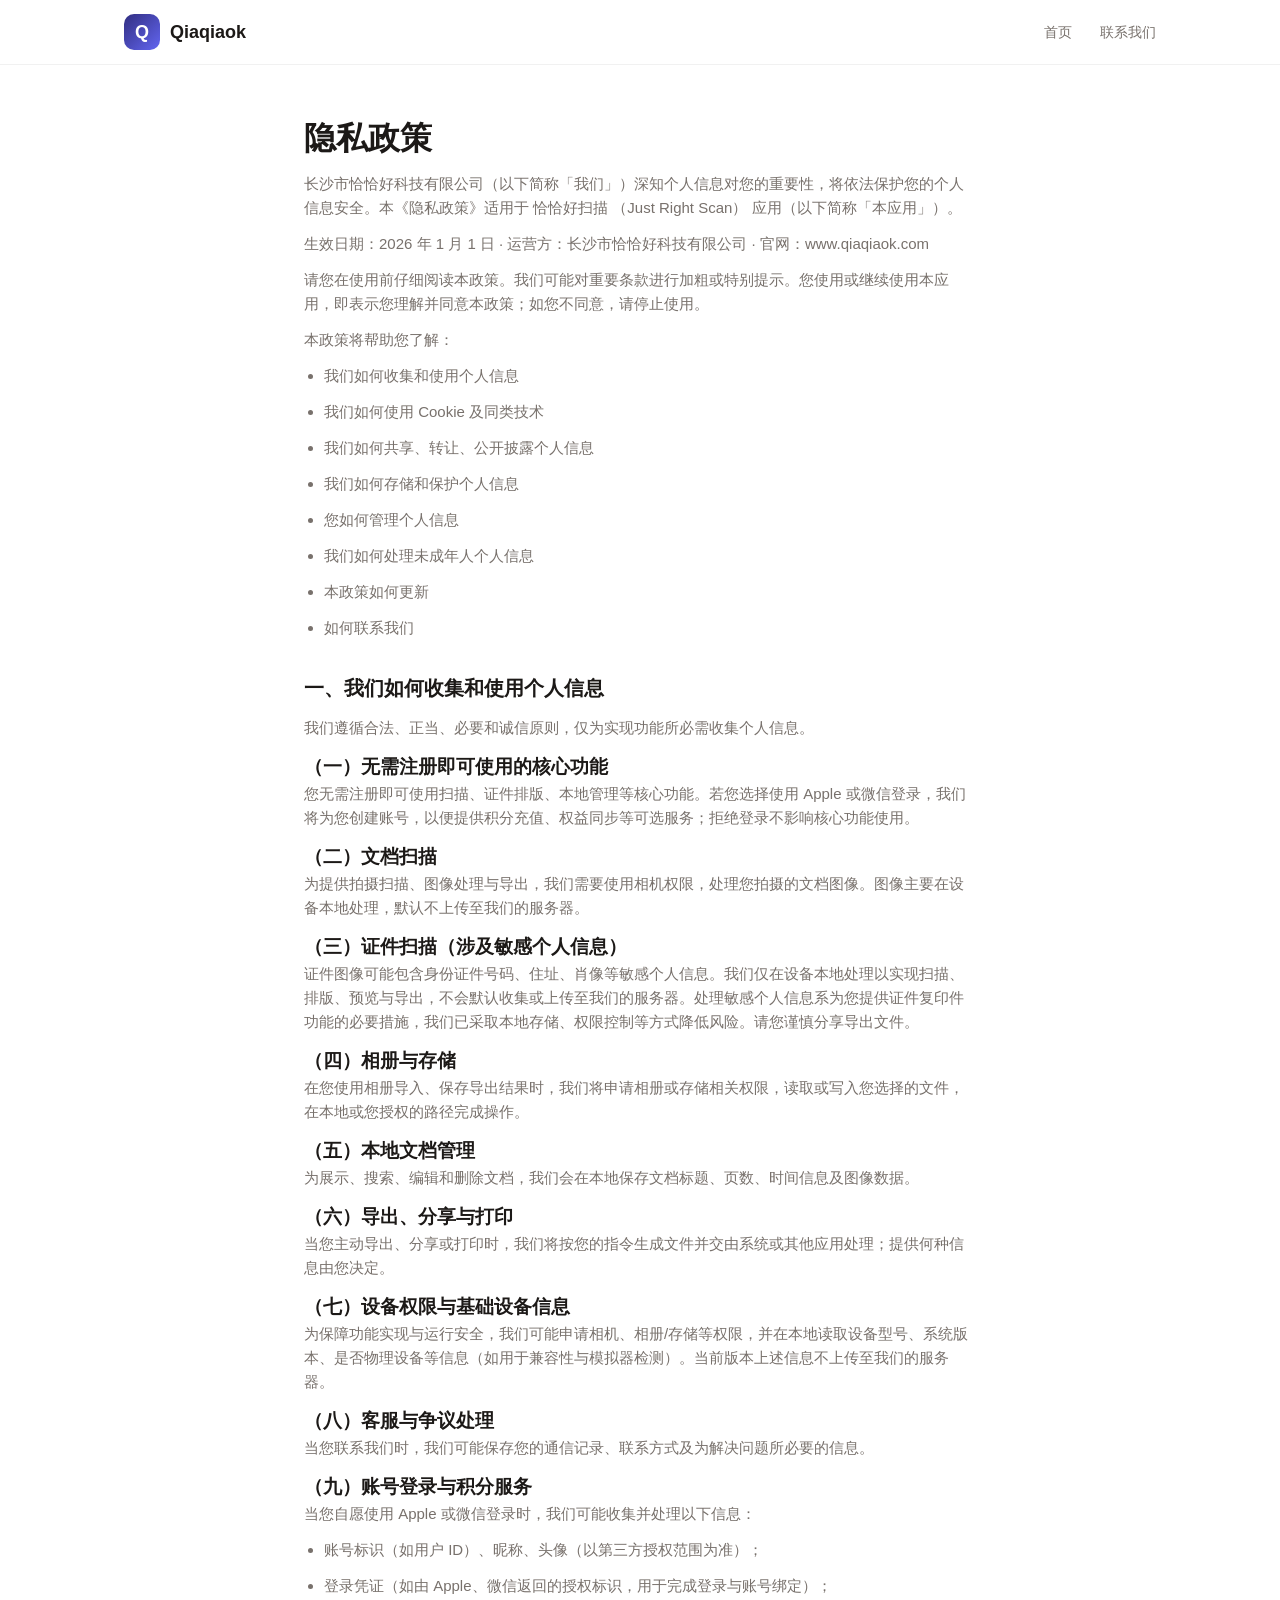
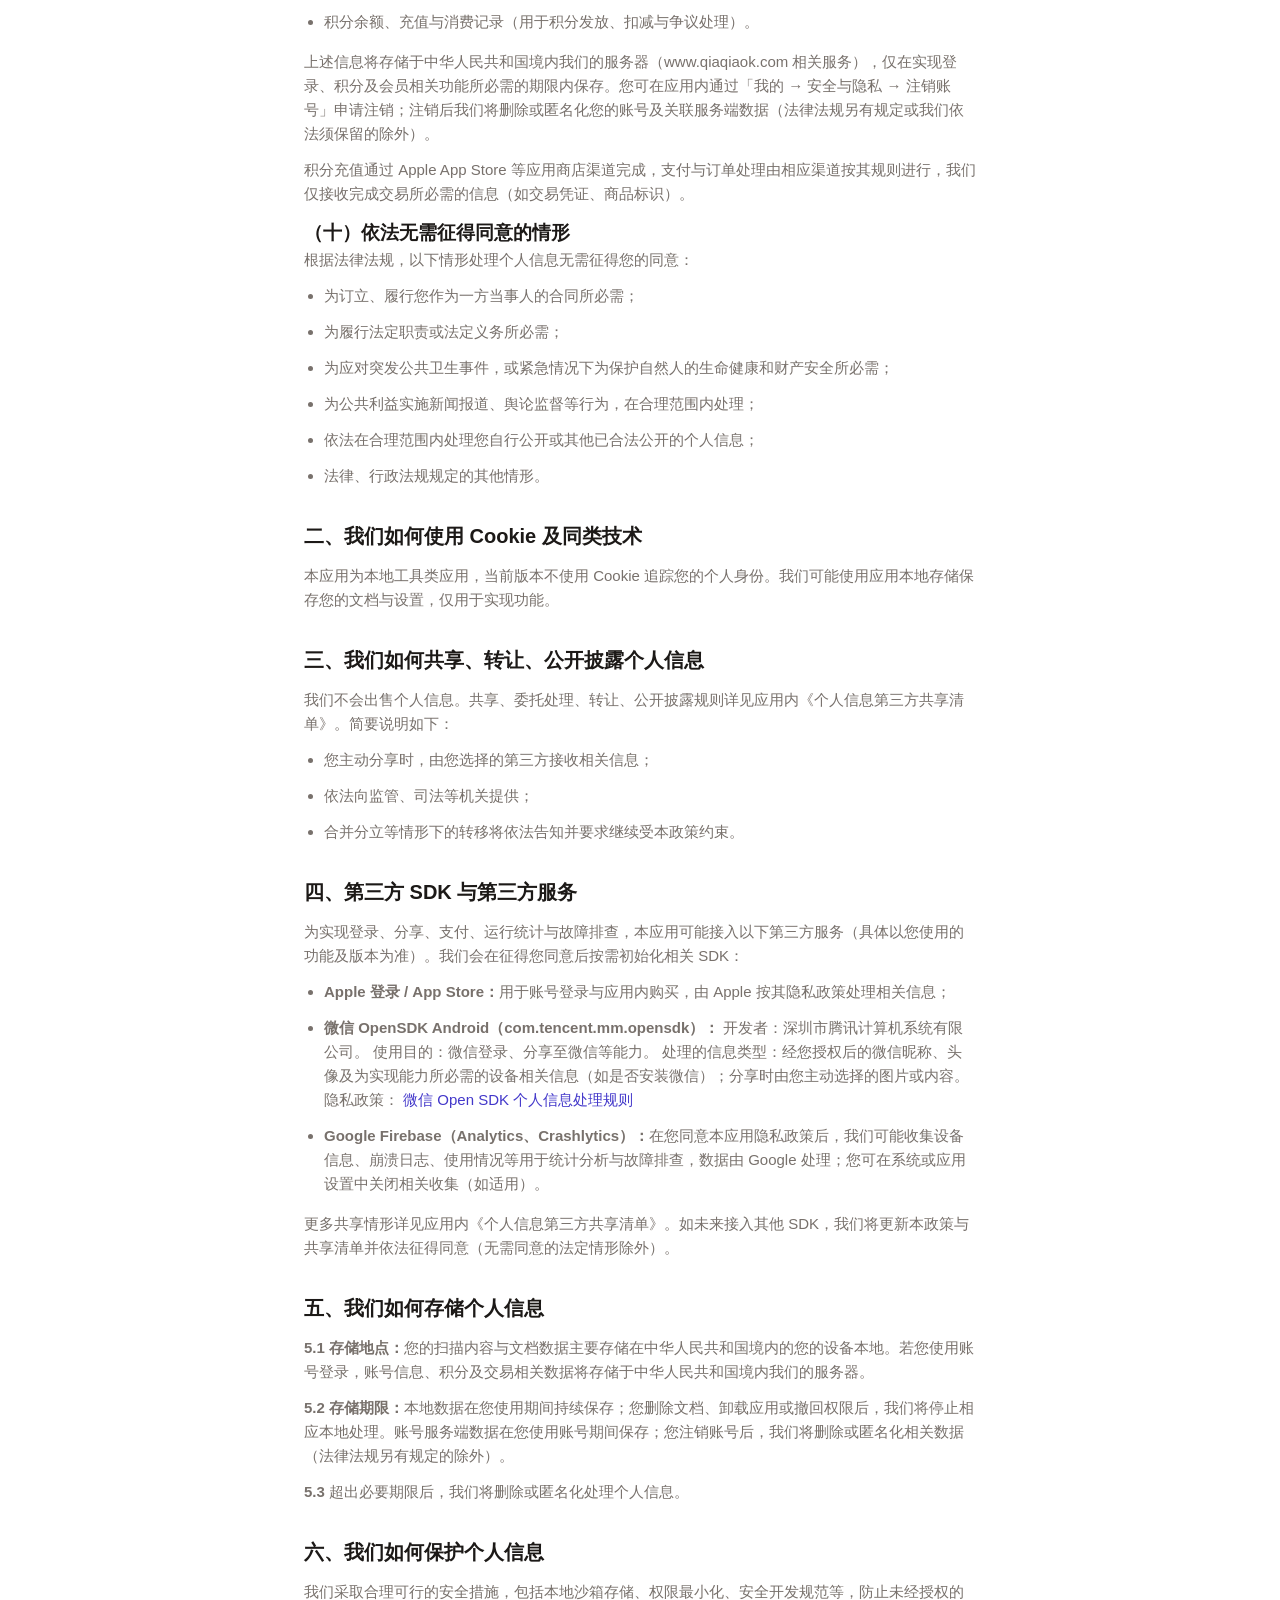
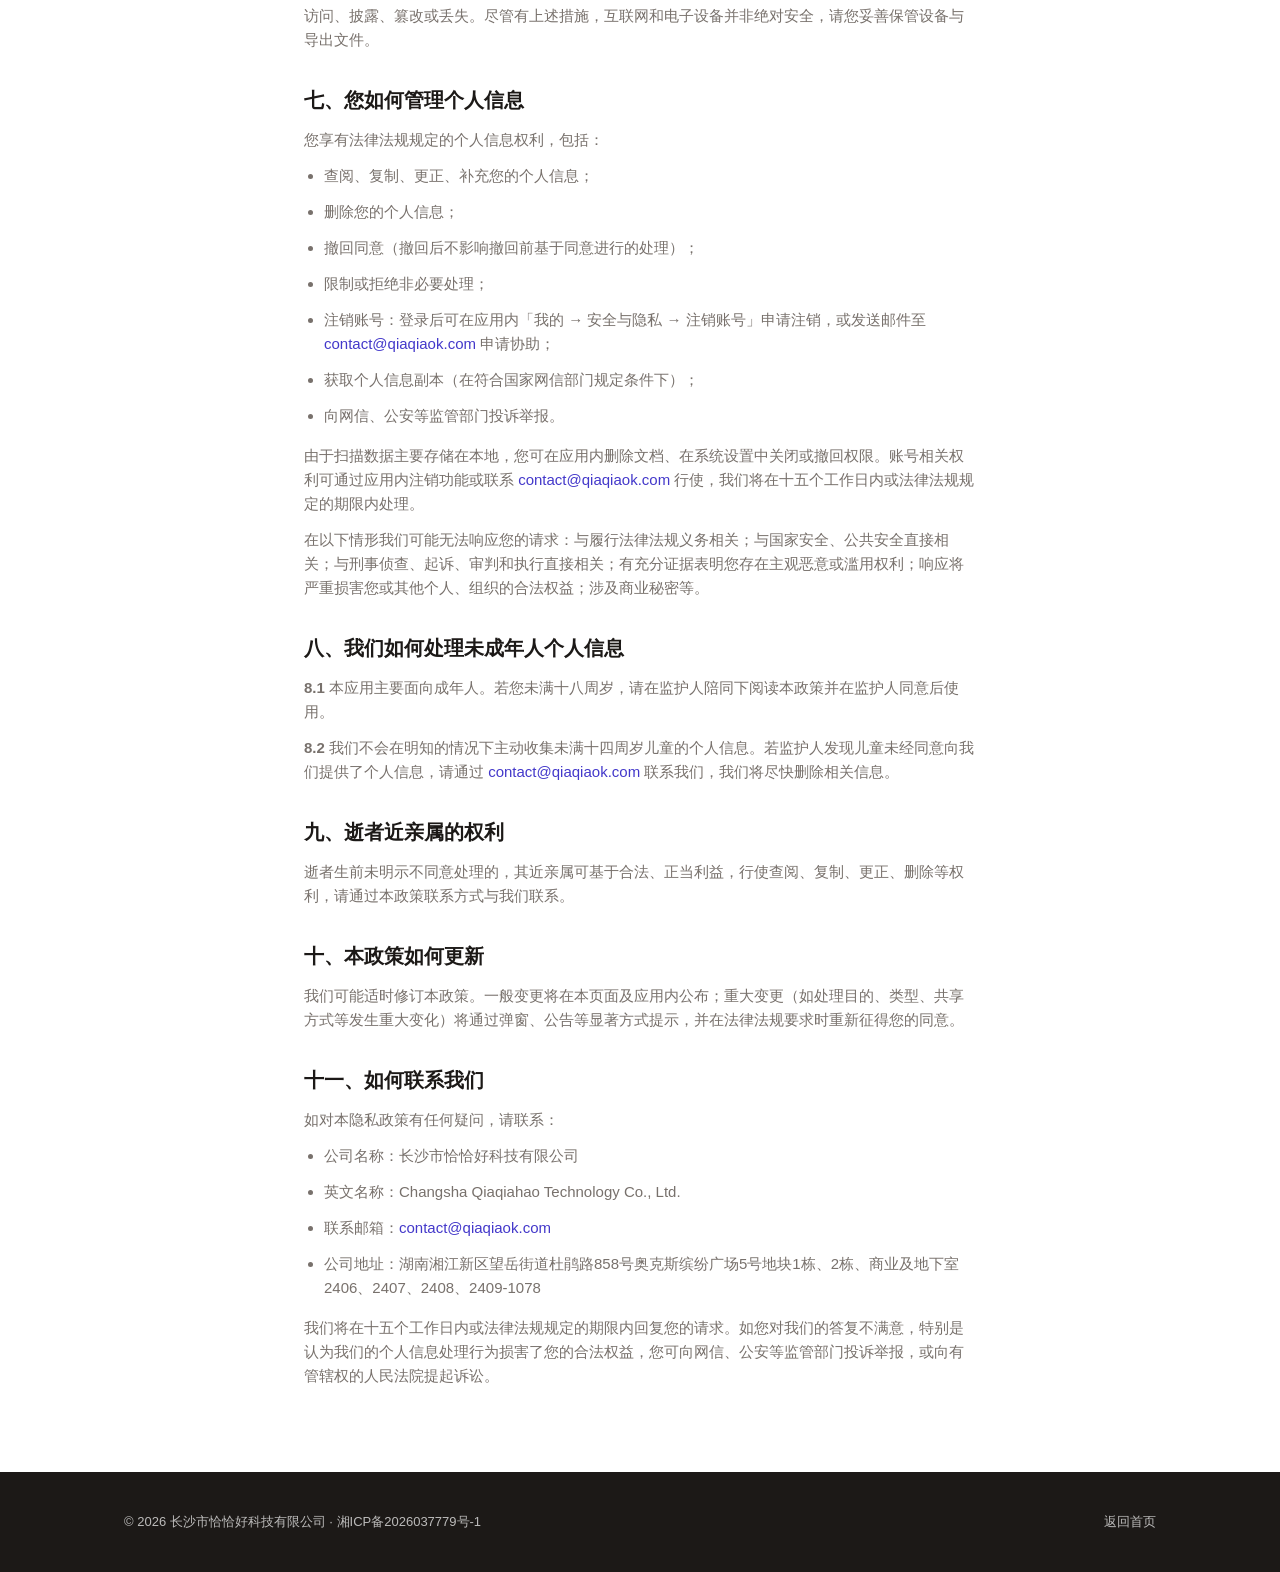
==== privacy.html @ 40249657 "deploy: 2026-09-21 11:36" ====
<!DOCTYPE html>
<html lang="zh-CN">
<head>
  <meta charset="UTF-8">
  <meta name="viewport" content="width=device-width, initial-scale=1.0">
  <meta name="description" content="恰恰好扫描 隐私政策 - 长沙市恰恰好科技有限公司">
  <title>隐私政策 - 恰恰好扫描</title>
  <link rel="stylesheet" href="css/style.css">
</head>
<body>
  <header class="site-header">
    <div class="container">
      <a href="index.html" class="logo">
        <span class="logo-icon">Q</span>
        <span>Qiaqiaok</span>
      </a>
      <nav>
        <ul class="nav-links">
          <li><a href="index.html">首页</a></li>
          <li><a href="index.html#contact">联系我们</a></li>
        </ul>
      </nav>
    </div>
  </header>

  <main class="legal-page">
    <div class="container" style="max-width:720px">
      <h1>隐私政策</h1>
      <p>长沙市恰恰好科技有限公司（以下简称「我们」）深知个人信息对您的重要性，将依法保护您的个人信息安全。本《隐私政策》适用于 恰恰好扫描 （Just Right Scan） 应用（以下简称「本应用」）。</p>

      <p class="legal-meta">生效日期：2026 年 1 月 1 日 · 运营方：长沙市恰恰好科技有限公司 · 官网：www.qiaqiaok.com</p>

      <p>请您在使用前仔细阅读本政策。我们可能对重要条款进行加粗或特别提示。您使用或继续使用本应用，即表示您理解并同意本政策；如您不同意，请停止使用。</p>

      <p>本政策将帮助您了解：</p>
      <ul>
        <li>我们如何收集和使用个人信息</li>
        <li>我们如何使用 Cookie 及同类技术</li>
        <li>我们如何共享、转让、公开披露个人信息</li>
        <li>我们如何存储和保护个人信息</li>
        <li>您如何管理个人信息</li>
        <li>我们如何处理未成年人个人信息</li>
        <li>本政策如何更新</li>
        <li>如何联系我们</li>
      </ul>

      <h2>一、我们如何收集和使用个人信息</h2>
      <p>我们遵循合法、正当、必要和诚信原则，仅为实现功能所必需收集个人信息。</p>

      <h3>（一）无需注册即可使用的核心功能</h3>
      <p>您无需注册即可使用扫描、证件排版、本地管理等核心功能。若您选择使用 Apple 或微信登录，我们将为您创建账号，以便提供积分充值、权益同步等可选服务；拒绝登录不影响核心功能使用。</p>

      <h3>（二）文档扫描</h3>
      <p>为提供拍摄扫描、图像处理与导出，我们需要使用相机权限，处理您拍摄的文档图像。图像主要在设备本地处理，默认不上传至我们的服务器。</p>

      <h3>（三）证件扫描（涉及敏感个人信息）</h3>
      <p>证件图像可能包含身份证件号码、住址、肖像等敏感个人信息。我们仅在设备本地处理以实现扫描、排版、预览与导出，不会默认收集或上传至我们的服务器。处理敏感个人信息系为您提供证件复印件功能的必要措施，我们已采取本地存储、权限控制等方式降低风险。请您谨慎分享导出文件。</p>

      <h3>（四）相册与存储</h3>
      <p>在您使用相册导入、保存导出结果时，我们将申请相册或存储相关权限，读取或写入您选择的文件，在本地或您授权的路径完成操作。</p>

      <h3>（五）本地文档管理</h3>
      <p>为展示、搜索、编辑和删除文档，我们会在本地保存文档标题、页数、时间信息及图像数据。</p>

      <h3>（六）导出、分享与打印</h3>
      <p>当您主动导出、分享或打印时，我们将按您的指令生成文件并交由系统或其他应用处理；提供何种信息由您决定。</p>

      <h3>（七）设备权限与基础设备信息</h3>
      <p>为保障功能实现与运行安全，我们可能申请相机、相册/存储等权限，并在本地读取设备型号、系统版本、是否物理设备等信息（如用于兼容性与模拟器检测）。当前版本上述信息不上传至我们的服务器。</p>

      <h3>（八）客服与争议处理</h3>
      <p>当您联系我们时，我们可能保存您的通信记录、联系方式及为解决问题所必要的信息。</p>

      <h3>（九）账号登录与积分服务</h3>
      <p>当您自愿使用 Apple 或微信登录时，我们可能收集并处理以下信息：</p>
      <ul>
        <li>账号标识（如用户 ID）、昵称、头像（以第三方授权范围为准）；</li>
        <li>登录凭证（如由 Apple、微信返回的授权标识，用于完成登录与账号绑定）；</li>
        <li>积分余额、充值与消费记录（用于积分发放、扣减与争议处理）。</li>
      </ul>
      <p>上述信息将存储于中华人民共和国境内我们的服务器（www.qiaqiaok.com 相关服务），仅在实现登录、积分及会员相关功能所必需的期限内保存。您可在应用内通过「我的 → 安全与隐私 → 注销账号」申请注销；注销后我们将删除或匿名化您的账号及关联服务端数据（法律法规另有规定或我们依法须保留的除外）。</p>
      <p>积分充值通过 Apple App Store 等应用商店渠道完成，支付与订单处理由相应渠道按其规则进行，我们仅接收完成交易所必需的信息（如交易凭证、商品标识）。</p>

      <h3>（十）依法无需征得同意的情形</h3>
      <p>根据法律法规，以下情形处理个人信息无需征得您的同意：</p>
      <ul>
        <li>为订立、履行您作为一方当事人的合同所必需；</li>
        <li>为履行法定职责或法定义务所必需；</li>
        <li>为应对突发公共卫生事件，或紧急情况下为保护自然人的生命健康和财产安全所必需；</li>
        <li>为公共利益实施新闻报道、舆论监督等行为，在合理范围内处理；</li>
        <li>依法在合理范围内处理您自行公开或其他已合法公开的个人信息；</li>
        <li>法律、行政法规规定的其他情形。</li>
      </ul>

      <h2>二、我们如何使用 Cookie 及同类技术</h2>
      <p>本应用为本地工具类应用，当前版本不使用 Cookie 追踪您的个人身份。我们可能使用应用本地存储保存您的文档与设置，仅用于实现功能。</p>

      <h2>三、我们如何共享、转让、公开披露个人信息</h2>
      <p>我们不会出售个人信息。共享、委托处理、转让、公开披露规则详见应用内《个人信息第三方共享清单》。简要说明如下：</p>
      <ul>
        <li>您主动分享时，由您选择的第三方接收相关信息；</li>
        <li>依法向监管、司法等机关提供；</li>
        <li>合并分立等情形下的转移将依法告知并要求继续受本政策约束。</li>
      </ul>

      <h2>四、第三方 SDK 与第三方服务</h2>
      <p>为实现登录、分享、支付、运行统计与故障排查，本应用可能接入以下第三方服务（具体以您使用的功能及版本为准）。我们会在征得您同意后按需初始化相关 SDK：</p>
      <ul>
        <li><strong>Apple 登录 / App Store：</strong>用于账号登录与应用内购买，由 Apple 按其隐私政策处理相关信息；</li>
        <li>
          <strong>微信 OpenSDK Android（com.tencent.mm.opensdk）：</strong>
          开发者：深圳市腾讯计算机系统有限公司。
          使用目的：微信登录、分享至微信等能力。
          处理的信息类型：经您授权后的微信昵称、头像及为实现能力所必需的设备相关信息（如是否安装微信）；分享时由您主动选择的图片或内容。
          隐私政策：
          <a href="https://support.weixin.qq.com/cgi-bin/mmsupportacctnodeweb-bin/pages/RYiYJkLOrQwu0nb8" target="_blank" rel="noopener">微信 Open SDK 个人信息处理规则</a>
        </li>
        <li><strong>Google Firebase（Analytics、Crashlytics）：</strong>在您同意本应用隐私政策后，我们可能收集设备信息、崩溃日志、使用情况等用于统计分析与故障排查，数据由 Google 处理；您可在系统或应用设置中关闭相关收集（如适用）。</li>
      </ul>
      <p>更多共享情形详见应用内《个人信息第三方共享清单》。如未来接入其他 SDK，我们将更新本政策与共享清单并依法征得同意（无需同意的法定情形除外）。</p>

      <h2>五、我们如何存储个人信息</h2>
      <p><strong>5.1 存储地点：</strong>您的扫描内容与文档数据主要存储在中华人民共和国境内的您的设备本地。若您使用账号登录，账号信息、积分及交易相关数据将存储于中华人民共和国境内我们的服务器。</p>
      <p><strong>5.2 存储期限：</strong>本地数据在您使用期间持续保存；您删除文档、卸载应用或撤回权限后，我们将停止相应本地处理。账号服务端数据在您使用账号期间保存；您注销账号后，我们将删除或匿名化相关数据（法律法规另有规定的除外）。</p>
      <p><strong>5.3</strong> 超出必要期限后，我们将删除或匿名化处理个人信息。</p>

      <h2>六、我们如何保护个人信息</h2>
      <p>我们采取合理可行的安全措施，包括本地沙箱存储、权限最小化、安全开发规范等，防止未经授权的访问、披露、篡改或丢失。尽管有上述措施，互联网和电子设备并非绝对安全，请您妥善保管设备与导出文件。</p>

      <h2>七、您如何管理个人信息</h2>
      <p>您享有法律法规规定的个人信息权利，包括：</p>
      <ul>
        <li>查阅、复制、更正、补充您的个人信息；</li>
        <li>删除您的个人信息；</li>
        <li>撤回同意（撤回后不影响撤回前基于同意进行的处理）；</li>
        <li>限制或拒绝非必要处理；</li>
        <li>注销账号：登录后可在应用内「我的 → 安全与隐私 → 注销账号」申请注销，或发送邮件至 <a href="mailto:contact@qiaqiaok.com">contact@qiaqiaok.com</a> 申请协助；</li>
        <li>获取个人信息副本（在符合国家网信部门规定条件下）；</li>
        <li>向网信、公安等监管部门投诉举报。</li>
      </ul>
      <p>由于扫描数据主要存储在本地，您可在应用内删除文档、在系统设置中关闭或撤回权限。账号相关权利可通过应用内注销功能或联系 <a href="mailto:contact@qiaqiaok.com">contact@qiaqiaok.com</a> 行使，我们将在十五个工作日内或法律法规规定的期限内处理。</p>
      <p>在以下情形我们可能无法响应您的请求：与履行法律法规义务相关；与国家安全、公共安全直接相关；与刑事侦查、起诉、审判和执行直接相关；有充分证据表明您存在主观恶意或滥用权利；响应将严重损害您或其他个人、组织的合法权益；涉及商业秘密等。</p>

      <h2>八、我们如何处理未成年人个人信息</h2>
      <p><strong>8.1</strong> 本应用主要面向成年人。若您未满十八周岁，请在监护人陪同下阅读本政策并在监护人同意后使用。</p>
      <p><strong>8.2</strong> 我们不会在明知的情况下主动收集未满十四周岁儿童的个人信息。若监护人发现儿童未经同意向我们提供了个人信息，请通过 <a href="mailto:contact@qiaqiaok.com">contact@qiaqiaok.com</a> 联系我们，我们将尽快删除相关信息。</p>

      <h2>九、逝者近亲属的权利</h2>
      <p>逝者生前未明示不同意处理的，其近亲属可基于合法、正当利益，行使查阅、复制、更正、删除等权利，请通过本政策联系方式与我们联系。</p>

      <h2>十、本政策如何更新</h2>
      <p>我们可能适时修订本政策。一般变更将在本页面及应用内公布；重大变更（如处理目的、类型、共享方式等发生重大变化）将通过弹窗、公告等显著方式提示，并在法律法规要求时重新征得您的同意。</p>

      <h2>十一、如何联系我们</h2>
      <p>如对本隐私政策有任何疑问，请联系：</p>
      <ul>
        <li>公司名称：长沙市恰恰好科技有限公司</li>
        <li>英文名称：Changsha Qiaqiahao Technology Co., Ltd.</li>
        <li>联系邮箱：<a href="mailto:contact@qiaqiaok.com">contact@qiaqiaok.com</a></li>
        <li>公司地址：湖南湘江新区望岳街道杜鹃路858号奥克斯缤纷广场5号地块1栋、2栋、商业及地下室2406、2407、2408、2409-1078</li>
      </ul>
      <p>我们将在十五个工作日内或法律法规规定的期限内回复您的请求。如您对我们的答复不满意，特别是认为我们的个人信息处理行为损害了您的合法权益，您可向网信、公安等监管部门投诉举报，或向有管辖权的人民法院提起诉讼。</p>

    </div>
  </main>

  <footer class="site-footer">
    <div class="container footer-inner">
      <span>© 2026 长沙市恰恰好科技有限公司 · 湘ICP备2026037779号-1</span>
      <ul class="footer-links">
        <li><a href="index.html">返回首页</a></li>
      </ul>
    </div>
  </footer>
</body>
</html>
---- css/style.css ----
:root {
  --primary: #4338ca;
  --primary-dark: #312e81;
  --primary-light: #6366f1;
  --accent: #e07a5f;
  --surface: #f5f4f1;
  --text: #1c1917;
  --text-secondary: #78716c;
  --white: #ffffff;
  --radius: 16px;
  --shadow: 0 4px 24px rgba(28, 25, 23, 0.08);
}

*,
*::before,
*::after {
  box-sizing: border-box;
  margin: 0;
  padding: 0;
}

html {
  scroll-behavior: smooth;
}

body {
  font-family: -apple-system, BlinkMacSystemFont, "Segoe UI", "PingFang SC",
    "Hiragino Sans GB", "Microsoft YaHei", sans-serif;
  color: var(--text);
  background: var(--surface);
  line-height: 1.6;
  -webkit-font-smoothing: antialiased;
}

a {
  color: var(--primary);
  text-decoration: none;
}

a:hover {
  text-decoration: underline;
}

.container {
  max-width: 1080px;
  margin: 0 auto;
  padding: 0 24px;
}

/* Header */
.site-header {
  background: var(--white);
  border-bottom: 1px solid rgba(28, 25, 23, 0.06);
  position: sticky;
  top: 0;
  z-index: 100;
}

.site-header .container {
  display: flex;
  align-items: center;
  justify-content: space-between;
  height: 64px;
}

.logo {
  display: flex;
  align-items: center;
  gap: 10px;
  font-weight: 800;
  font-size: 18px;
  color: var(--text);
  text-decoration: none;
}

.logo:hover {
  text-decoration: none;
}

.logo-icon {
  width: 36px;
  height: 36px;
  background: linear-gradient(135deg, var(--primary-dark), var(--primary-light));
  border-radius: 10px;
  display: flex;
  align-items: center;
  justify-content: center;
  color: var(--white);
  font-size: 18px;
}

.nav-links {
  display: flex;
  gap: 28px;
  list-style: none;
}

.nav-links a {
  color: var(--text-secondary);
  font-size: 14px;
  font-weight: 500;
  text-decoration: none;
}

.nav-links a:hover {
  color: var(--primary);
  text-decoration: none;
}

/* Hero */
.hero {
  background: linear-gradient(135deg, var(--primary-dark), var(--primary-light));
  color: var(--white);
  padding: 80px 0 96px;
}

.hero .container {
  display: grid;
  grid-template-columns: 1fr 1fr;
  gap: 48px;
  align-items: center;
}

.hero-badge {
  display: inline-block;
  background: rgba(255, 255, 255, 0.15);
  padding: 6px 14px;
  border-radius: 20px;
  font-size: 13px;
  margin-bottom: 20px;
}

.hero h1 {
  font-size: 42px;
  font-weight: 800;
  line-height: 1.2;
  letter-spacing: -0.5px;
  margin-bottom: 16px;
}

.hero p {
  font-size: 17px;
  opacity: 0.88;
  margin-bottom: 32px;
  max-width: 480px;
}

.hero-actions {
  display: flex;
  gap: 12px;
  flex-wrap: wrap;
}

.btn {
  display: inline-flex;
  align-items: center;
  gap: 8px;
  padding: 12px 24px;
  border-radius: 12px;
  font-size: 15px;
  font-weight: 600;
  border: none;
  cursor: pointer;
  text-decoration: none;
}

.btn:hover {
  text-decoration: none;
}

.btn-primary {
  background: var(--white);
  color: var(--primary-dark);
}

.btn-outline {
  background: transparent;
  color: var(--white);
  border: 1.5px solid rgba(255, 255, 255, 0.4);
}

.hero-visual {
  background: rgba(255, 255, 255, 0.1);
  border-radius: 24px;
  padding: 32px;
  backdrop-filter: blur(8px);
}

.phone-mock {
  background: var(--white);
  border-radius: 28px;
  padding: 16px;
  box-shadow: 0 20px 60px rgba(0, 0, 0, 0.25);
  max-width: 280px;
  margin: 0 auto;
}

.phone-screen {
  background: var(--surface);
  border-radius: 16px;
  padding: 20px;
  min-height: 360px;
}

.phone-screen .app-title {
  font-size: 16px;
  font-weight: 800;
  color: var(--text);
  margin-bottom: 16px;
}

.feature-card {
  background: linear-gradient(135deg, var(--primary-dark), var(--primary-light));
  border-radius: 14px;
  padding: 16px;
  color: var(--white);
  margin-bottom: 12px;
}

.feature-card h3 {
  font-size: 14px;
  font-weight: 700;
  margin-bottom: 4px;
}

.feature-card p {
  font-size: 11px;
  opacity: 0.8;
}

/* Sections */
section {
  padding: 72px 0;
}

.section-title {
  text-align: center;
  font-size: 28px;
  font-weight: 800;
  margin-bottom: 12px;
}

.section-subtitle {
  text-align: center;
  color: var(--text-secondary);
  font-size: 16px;
  margin-bottom: 48px;
}

.features-grid {
  display: grid;
  grid-template-columns: repeat(4, 1fr);
  gap: 20px;
}

.feature-item {
  background: var(--white);
  border-radius: var(--radius);
  padding: 28px 20px;
  text-align: center;
  box-shadow: var(--shadow);
}

.feature-icon {
  width: 48px;
  height: 48px;
  background: rgba(67, 56, 202, 0.08);
  border-radius: 12px;
  display: flex;
  align-items: center;
  justify-content: center;
  margin: 0 auto 16px;
  font-size: 22px;
}

.feature-item h3 {
  font-size: 15px;
  font-weight: 700;
  margin-bottom: 8px;
}

.feature-item p {
  font-size: 13px;
  color: var(--text-secondary);
}

/* About */
.about-section {
  background: var(--white);
}

.company-en {
  color: var(--text-secondary);
  font-size: 0.95rem;
  margin-bottom: 1rem;
}

.about-grid {
  display: grid;
  grid-template-columns: 1fr 1fr;
  gap: 48px;
  align-items: start;
}

.about-grid h2 {
  font-size: 28px;
  font-weight: 800;
  margin-bottom: 16px;
}

.about-grid p {
  color: var(--text-secondary);
  margin-bottom: 12px;
}

.info-list {
  list-style: none;
}

.info-list li {
  display: flex;
  gap: 12px;
  padding: 14px 0;
  border-bottom: 1px solid rgba(28, 25, 23, 0.06);
  font-size: 14px;
}

.info-list li:last-child {
  border-bottom: none;
}

.info-list .label {
  color: var(--text-secondary);
  min-width: 80px;
  flex-shrink: 0;
}

/* Contact */
.contact-card {
  background: var(--white);
  border-radius: var(--radius);
  padding: 40px;
  box-shadow: var(--shadow);
  text-align: center;
  max-width: 560px;
  margin: 0 auto;
}

.contact-card h3 {
  font-size: 20px;
  font-weight: 700;
  margin-bottom: 8px;
}

.contact-card p {
  color: var(--text-secondary);
  margin-bottom: 20px;
}

.contact-email {
  font-size: 18px;
  font-weight: 600;
  color: var(--primary);
}

/* Footer */
.site-footer {
  background: var(--text);
  color: rgba(255, 255, 255, 0.7);
  padding: 40px 0;
  font-size: 13px;
}

.footer-inner {
  display: flex;
  justify-content: space-between;
  align-items: center;
  flex-wrap: wrap;
  gap: 16px;
}

.footer-links {
  display: flex;
  gap: 24px;
  list-style: none;
}

.footer-links a {
  color: rgba(255, 255, 255, 0.7);
  text-decoration: none;
}

.footer-links a:hover {
  color: var(--white);
}

/* Legal pages */
.legal-page {
  background: var(--white);
  min-height: calc(100vh - 64px - 120px);
  padding: 48px 0 72px;
}

.legal-page h1 {
  font-size: 32px;
  font-weight: 800;
  margin-bottom: 8px;
}

.legal-meta {
  color: var(--text-secondary);
  font-size: 14px;
  margin-bottom: 40px;
}

.legal-page h2 {
  font-size: 20px;
  font-weight: 700;
  margin: 32px 0 12px;
}

.legal-page p,
.legal-page li {
  color: var(--text-secondary);
  font-size: 15px;
  margin-bottom: 12px;
}

.legal-page ul {
  padding-left: 20px;
  margin-bottom: 16px;
}

/* Responsive */
@media (max-width: 768px) {
  .hero .container,
  .about-grid {
    grid-template-columns: 1fr;
  }

  .hero {
    padding: 48px 0 64px;
  }

  .hero h1 {
    font-size: 30px;
  }

  .hero-visual {
    display: none;
  }

  .features-grid {
    grid-template-columns: repeat(2, 1fr);
  }

  .nav-links {
    display: none;
  }
}

@media (max-width: 480px) {
  .features-grid {
    grid-template-columns: 1fr;
  }
}
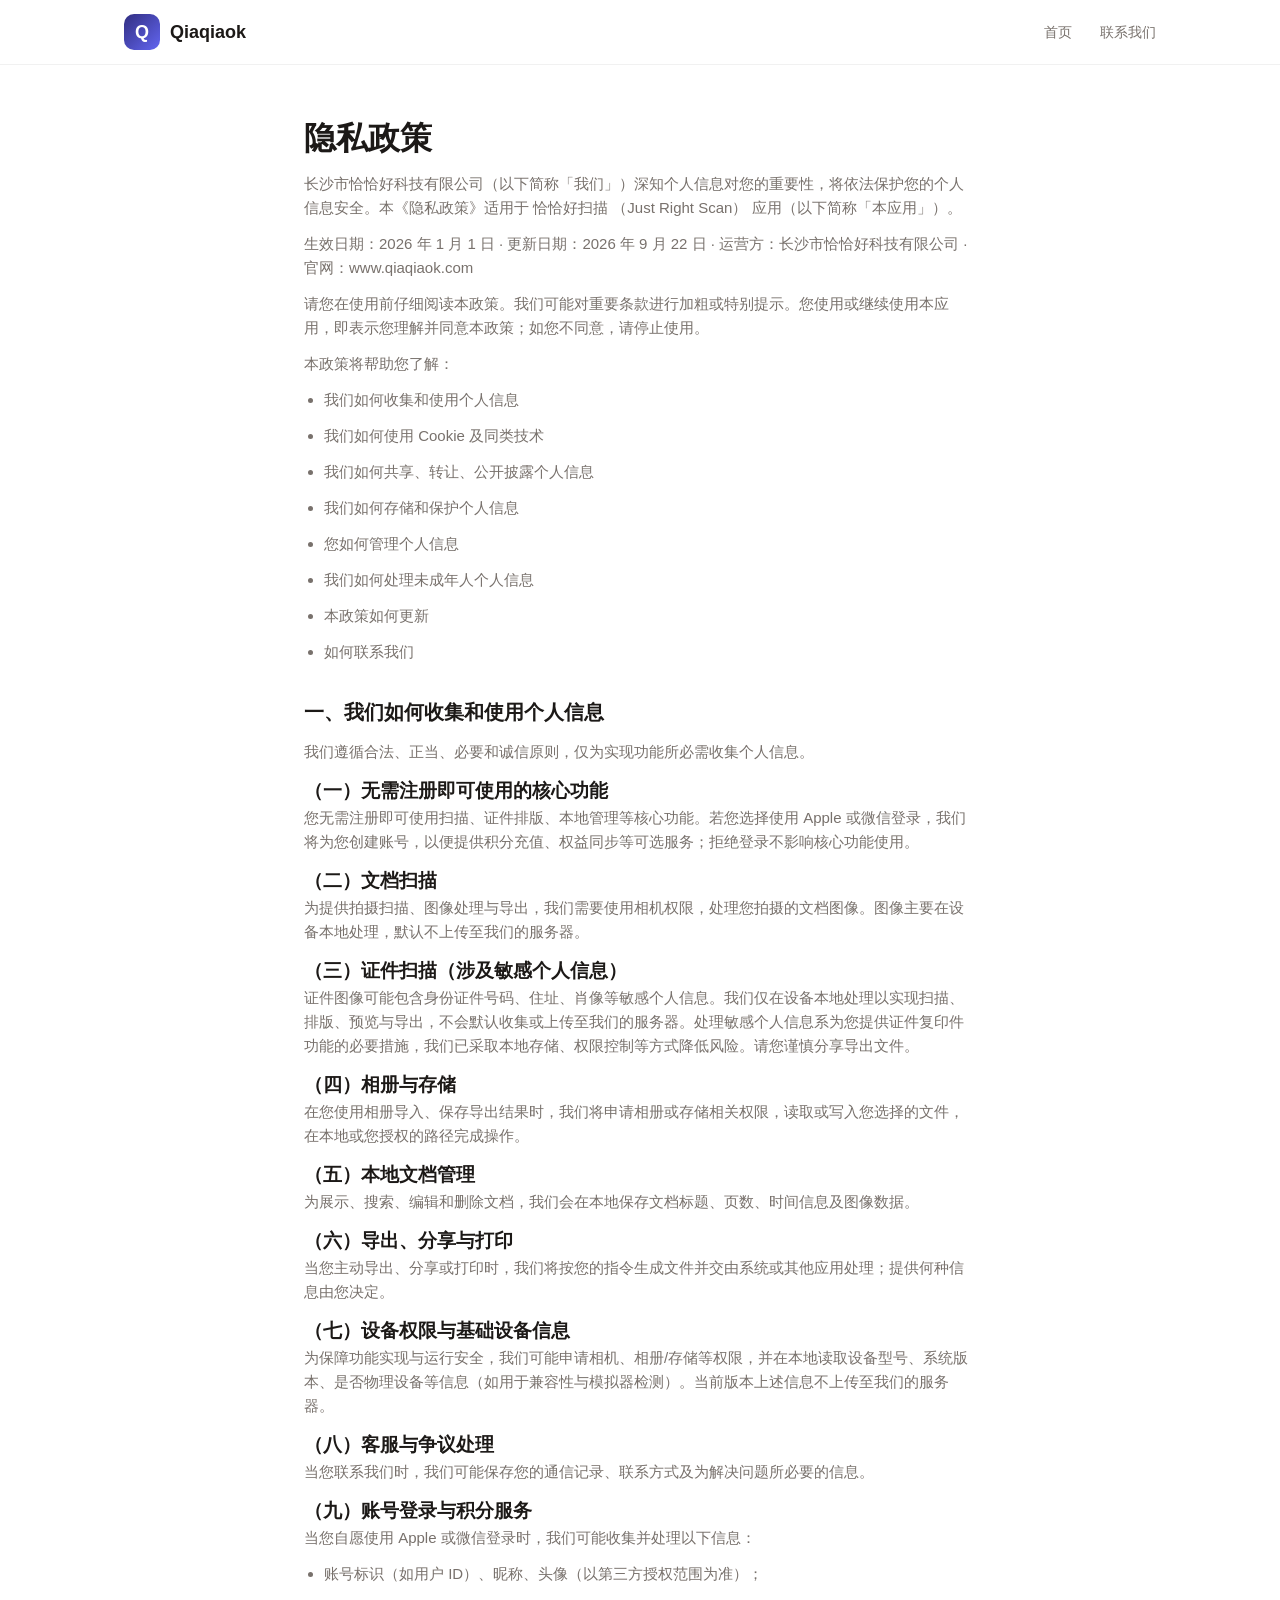
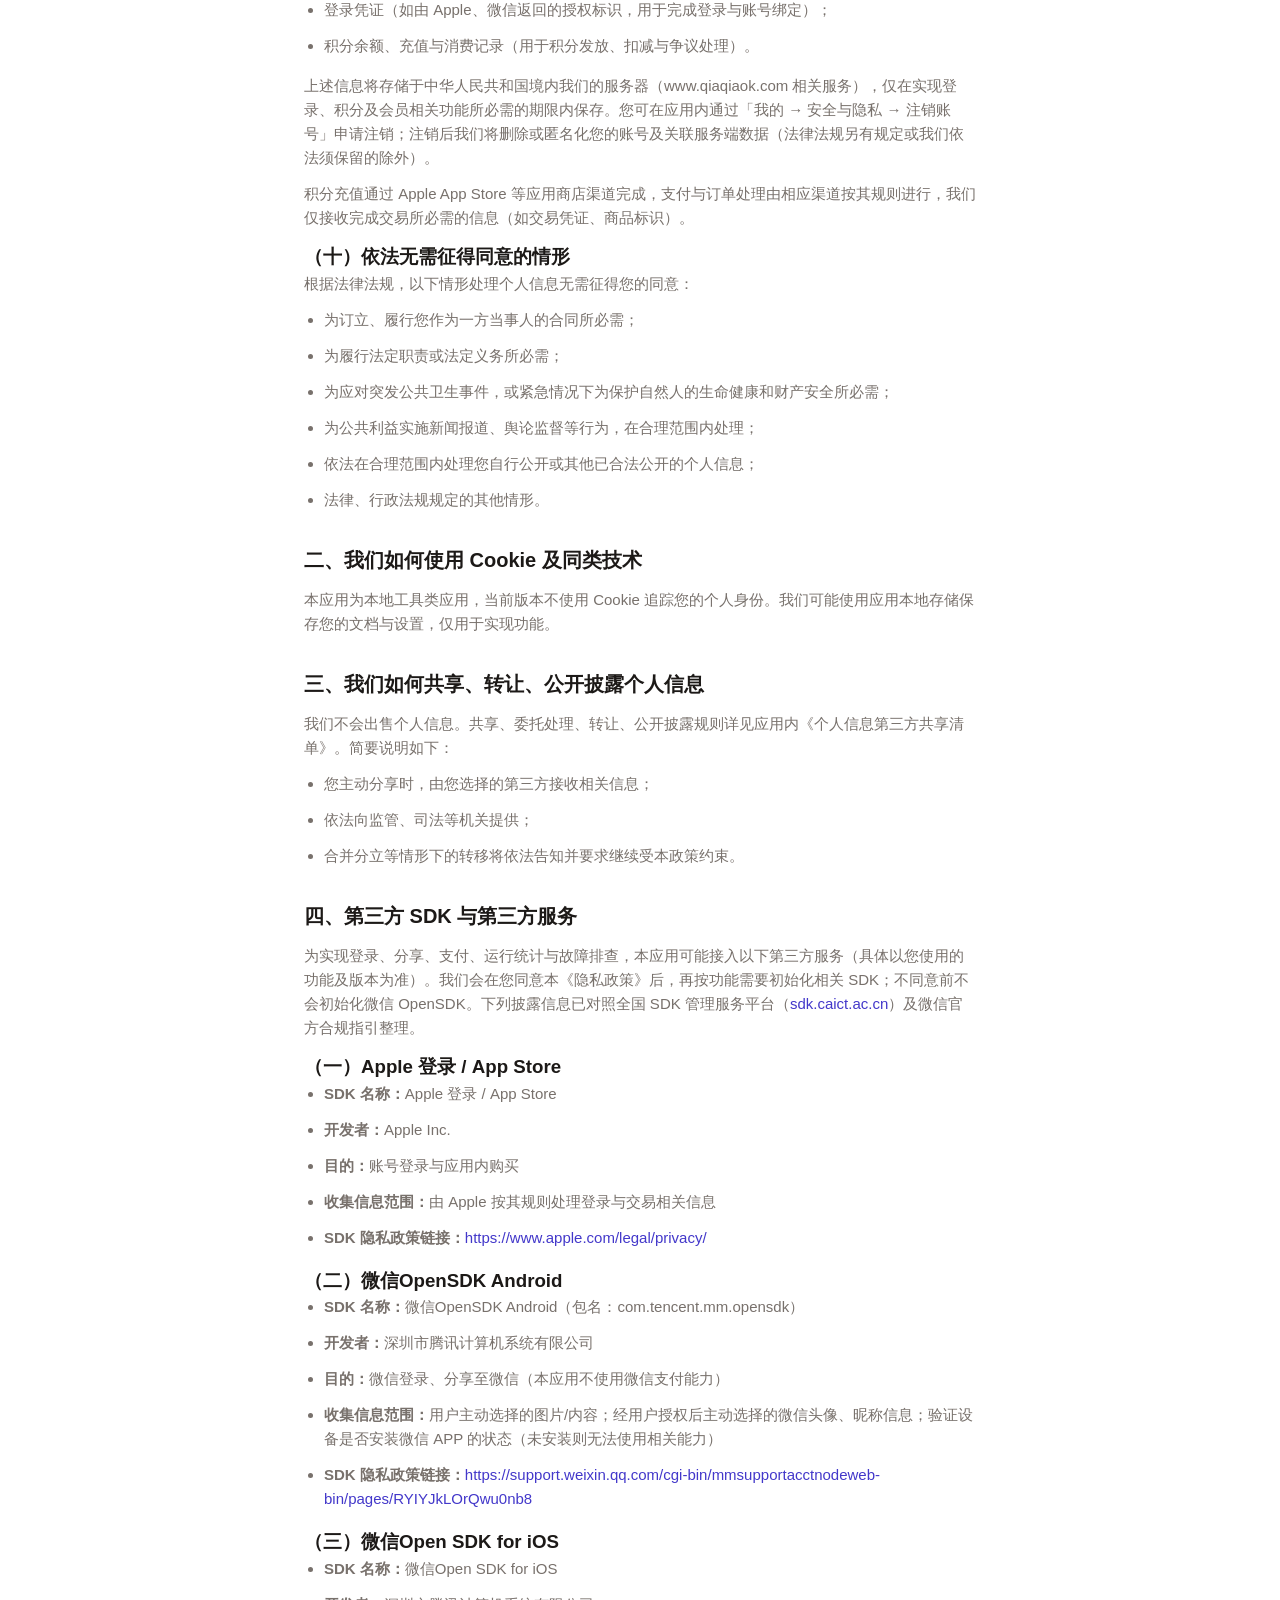
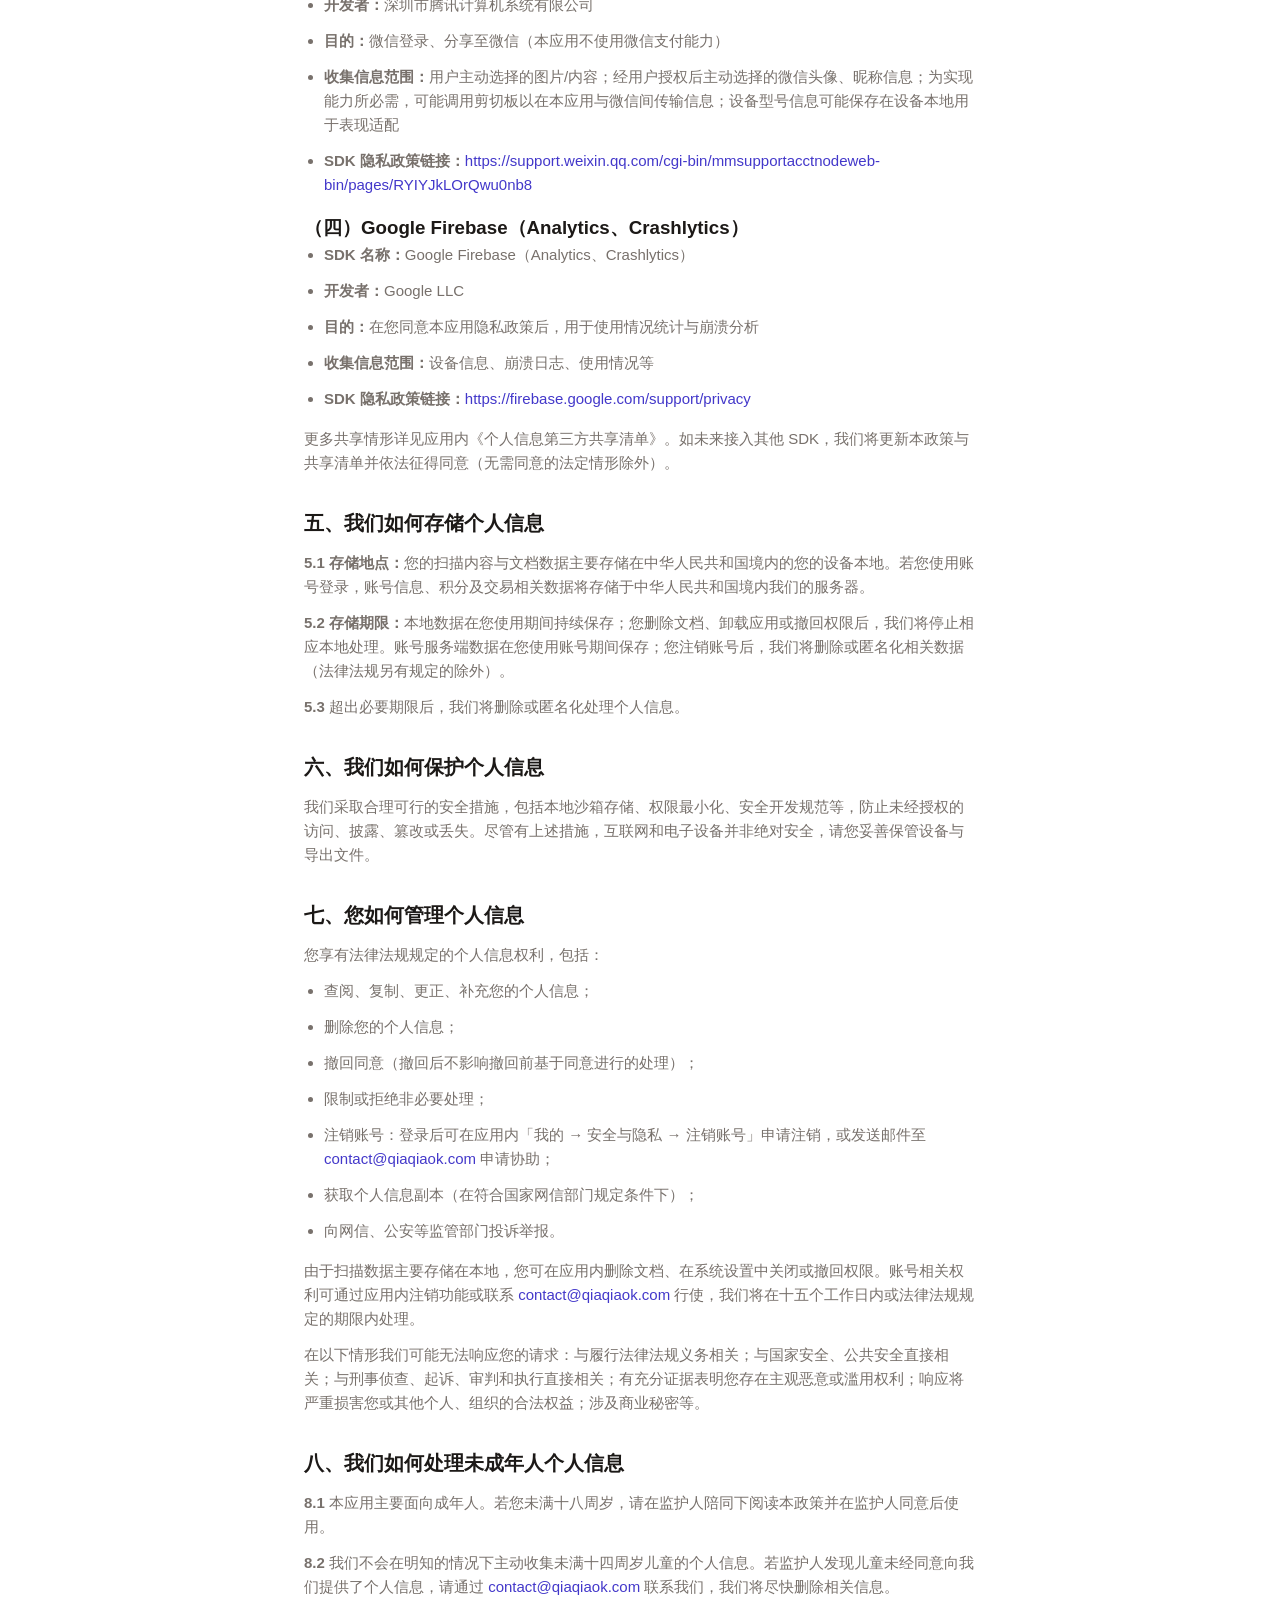
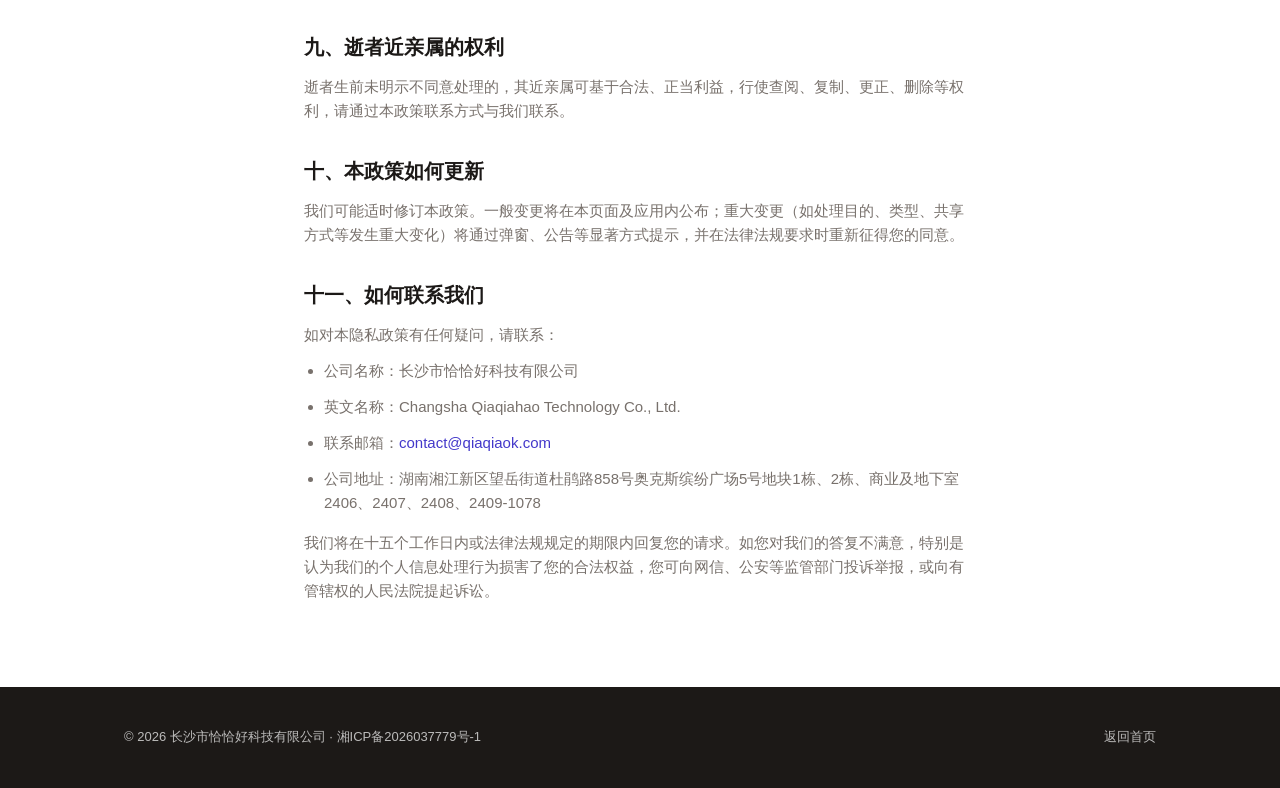
==== commit 42999919: "deploy: 2026-09-22 14:57" ====
--- a/privacy.html
+++ b/privacy.html
@@ -28,7 +28,7 @@
       <h1>隐私政策</h1>
       <p>长沙市恰恰好科技有限公司（以下简称「我们」）深知个人信息对您的重要性，将依法保护您的个人信息安全。本《隐私政策》适用于 恰恰好扫描 （Just Right Scan） 应用（以下简称「本应用」）。</p>
 
-      <p class="legal-meta">生效日期：2026 年 1 月 1 日 · 运营方：长沙市恰恰好科技有限公司 · 官网：www.qiaqiaok.com</p>
+      <p class="legal-meta">生效日期：2026 年 1 月 1 日 · 更新日期：2026 年 9 月 22 日 · 运营方：长沙市恰恰好科技有限公司 · 官网：www.qiaqiaok.com</p>
 
       <p>请您在使用前仔细阅读本政策。我们可能对重要条款进行加粗或特别提示。您使用或继续使用本应用，即表示您理解并同意本政策；如您不同意，请停止使用。</p>
 
@@ -104,19 +104,44 @@
       </ul>
 
       <h2>四、第三方 SDK 与第三方服务</h2>
-      <p>为实现登录、分享、支付、运行统计与故障排查，本应用可能接入以下第三方服务（具体以您使用的功能及版本为准）。我们会在征得您同意后按需初始化相关 SDK：</p>
-      <ul>
-        <li><strong>Apple 登录 / App Store：</strong>用于账号登录与应用内购买，由 Apple 按其隐私政策处理相关信息；</li>
-        <li>
-          <strong>微信 OpenSDK Android（com.tencent.mm.opensdk）：</strong>
-          开发者：深圳市腾讯计算机系统有限公司。
-          使用目的：微信登录、分享至微信等能力。
-          处理的信息类型：经您授权后的微信昵称、头像及为实现能力所必需的设备相关信息（如是否安装微信）；分享时由您主动选择的图片或内容。
-          隐私政策：
-          <a href="https://support.weixin.qq.com/cgi-bin/mmsupportacctnodeweb-bin/pages/RYiYJkLOrQwu0nb8" target="_blank" rel="noopener">微信 Open SDK 个人信息处理规则</a>
-        </li>
-        <li><strong>Google Firebase（Analytics、Crashlytics）：</strong>在您同意本应用隐私政策后，我们可能收集设备信息、崩溃日志、使用情况等用于统计分析与故障排查，数据由 Google 处理；您可在系统或应用设置中关闭相关收集（如适用）。</li>
-      </ul>
+      <p>为实现登录、分享、支付、运行统计与故障排查，本应用可能接入以下第三方服务（具体以您使用的功能及版本为准）。我们会在您同意本《隐私政策》后，再按功能需要初始化相关 SDK；不同意前不会初始化微信 OpenSDK。下列披露信息已对照全国 SDK 管理服务平台（<a href="https://sdk.caict.ac.cn/official/#/home" target="_blank" rel="noopener">sdk.caict.ac.cn</a>）及微信官方合规指引整理。</p>
+
+      <h3>（一）Apple 登录 / App Store</h3>
+      <ul>
+        <li><strong>SDK 名称：</strong>Apple 登录 / App Store</li>
+        <li><strong>开发者：</strong>Apple Inc.</li>
+        <li><strong>目的：</strong>账号登录与应用内购买</li>
+        <li><strong>收集信息范围：</strong>由 Apple 按其规则处理登录与交易相关信息</li>
+        <li><strong>SDK 隐私政策链接：</strong><a href="https://www.apple.com/legal/privacy/" target="_blank" rel="noopener">https://www.apple.com/legal/privacy/</a></li>
+      </ul>
+
+      <h3>（二）微信OpenSDK Android</h3>
+      <ul>
+        <li><strong>SDK 名称：</strong>微信OpenSDK Android（包名：com.tencent.mm.opensdk）</li>
+        <li><strong>开发者：</strong>深圳市腾讯计算机系统有限公司</li>
+        <li><strong>目的：</strong>微信登录、分享至微信（本应用不使用微信支付能力）</li>
+        <li><strong>收集信息范围：</strong>用户主动选择的图片/内容；经用户授权后主动选择的微信头像、昵称信息；验证设备是否安装微信 APP 的状态（未安装则无法使用相关能力）</li>
+        <li><strong>SDK 隐私政策链接：</strong><a href="https://support.weixin.qq.com/cgi-bin/mmsupportacctnodeweb-bin/pages/RYIYJkLOrQwu0nb8" target="_blank" rel="noopener">https://support.weixin.qq.com/cgi-bin/mmsupportacctnodeweb-bin/pages/RYIYJkLOrQwu0nb8</a></li>
+      </ul>
+
+      <h3>（三）微信Open SDK for iOS</h3>
+      <ul>
+        <li><strong>SDK 名称：</strong>微信Open SDK for iOS</li>
+        <li><strong>开发者：</strong>深圳市腾讯计算机系统有限公司</li>
+        <li><strong>目的：</strong>微信登录、分享至微信（本应用不使用微信支付能力）</li>
+        <li><strong>收集信息范围：</strong>用户主动选择的图片/内容；经用户授权后主动选择的微信头像、昵称信息；为实现能力所必需，可能调用剪切板以在本应用与微信间传输信息；设备型号信息可能保存在设备本地用于表现适配</li>
+        <li><strong>SDK 隐私政策链接：</strong><a href="https://support.weixin.qq.com/cgi-bin/mmsupportacctnodeweb-bin/pages/RYIYJkLOrQwu0nb8" target="_blank" rel="noopener">https://support.weixin.qq.com/cgi-bin/mmsupportacctnodeweb-bin/pages/RYIYJkLOrQwu0nb8</a></li>
+      </ul>
+
+      <h3>（四）Google Firebase（Analytics、Crashlytics）</h3>
+      <ul>
+        <li><strong>SDK 名称：</strong>Google Firebase（Analytics、Crashlytics）</li>
+        <li><strong>开发者：</strong>Google LLC</li>
+        <li><strong>目的：</strong>在您同意本应用隐私政策后，用于使用情况统计与崩溃分析</li>
+        <li><strong>收集信息范围：</strong>设备信息、崩溃日志、使用情况等</li>
+        <li><strong>SDK 隐私政策链接：</strong><a href="https://firebase.google.com/support/privacy" target="_blank" rel="noopener">https://firebase.google.com/support/privacy</a></li>
+      </ul>
+
       <p>更多共享情形详见应用内《个人信息第三方共享清单》。如未来接入其他 SDK，我们将更新本政策与共享清单并依法征得同意（无需同意的法定情形除外）。</p>
 
       <h2>五、我们如何存储个人信息</h2>
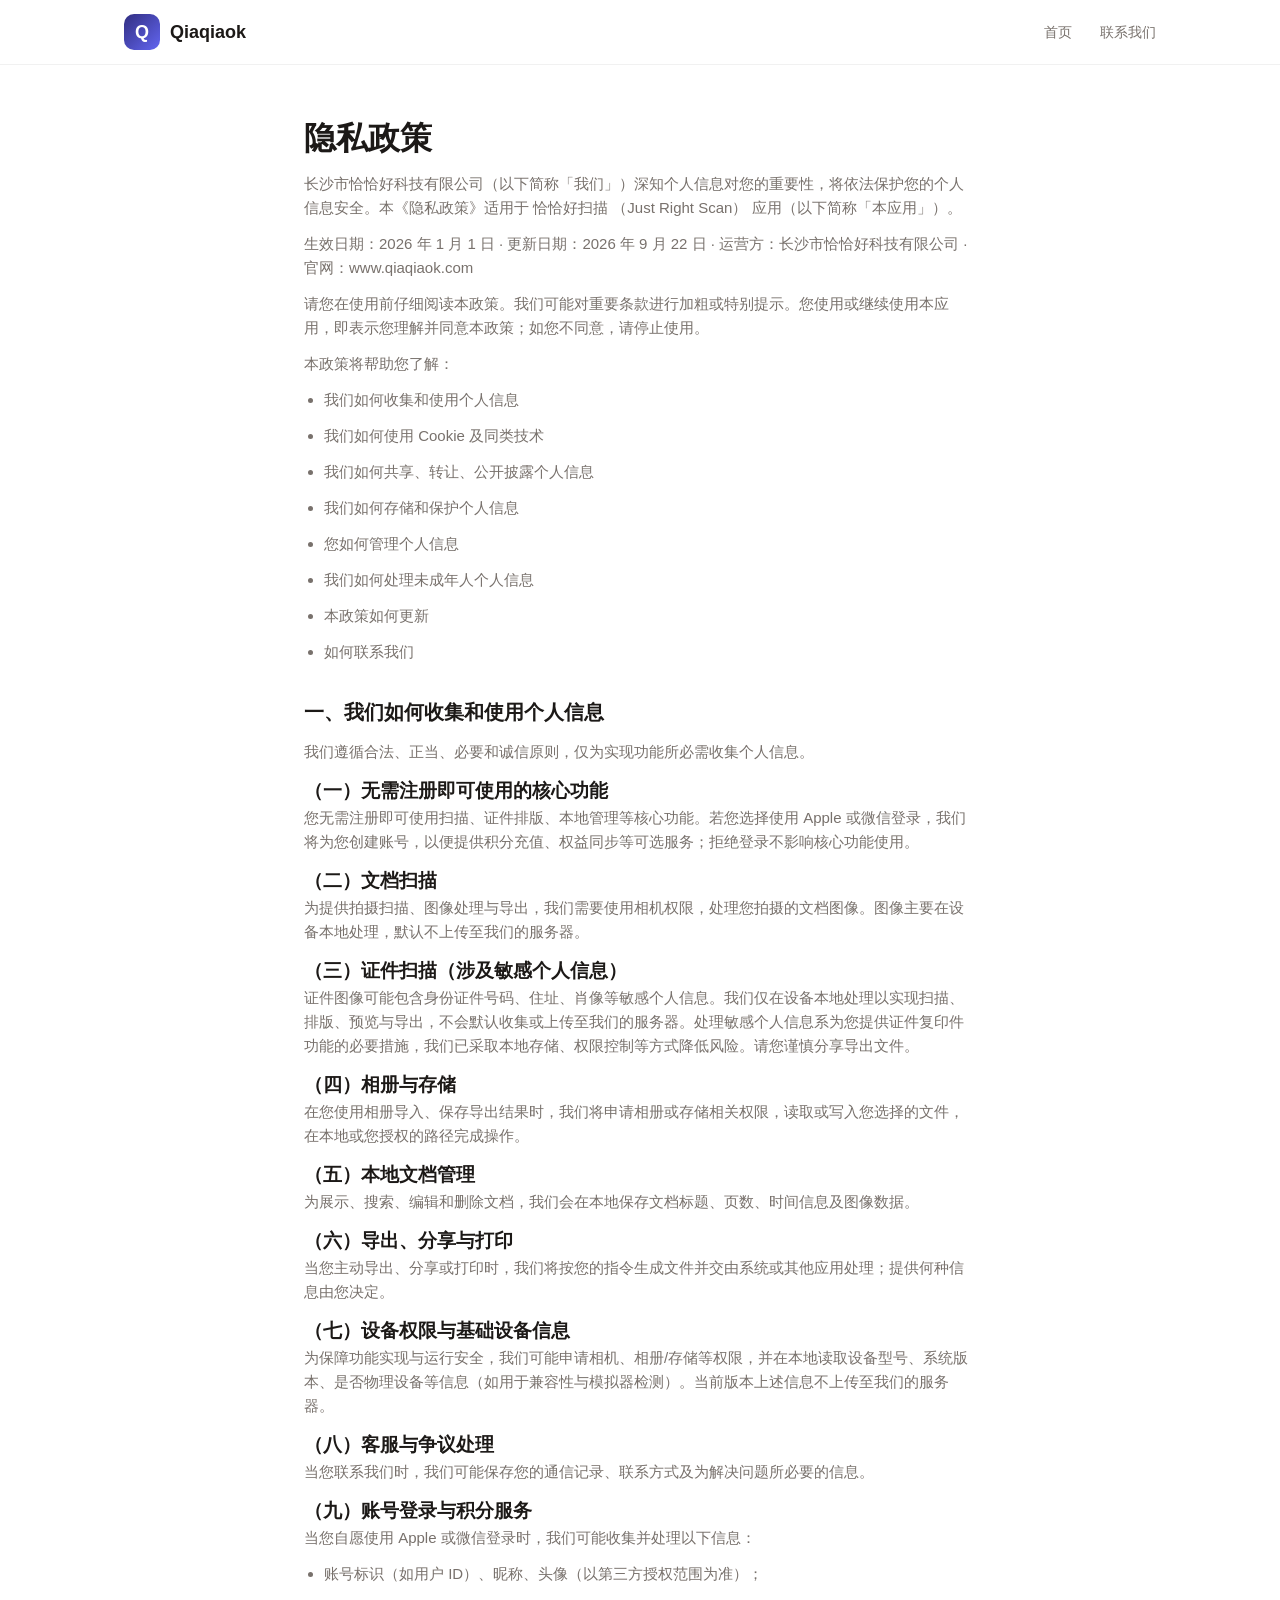
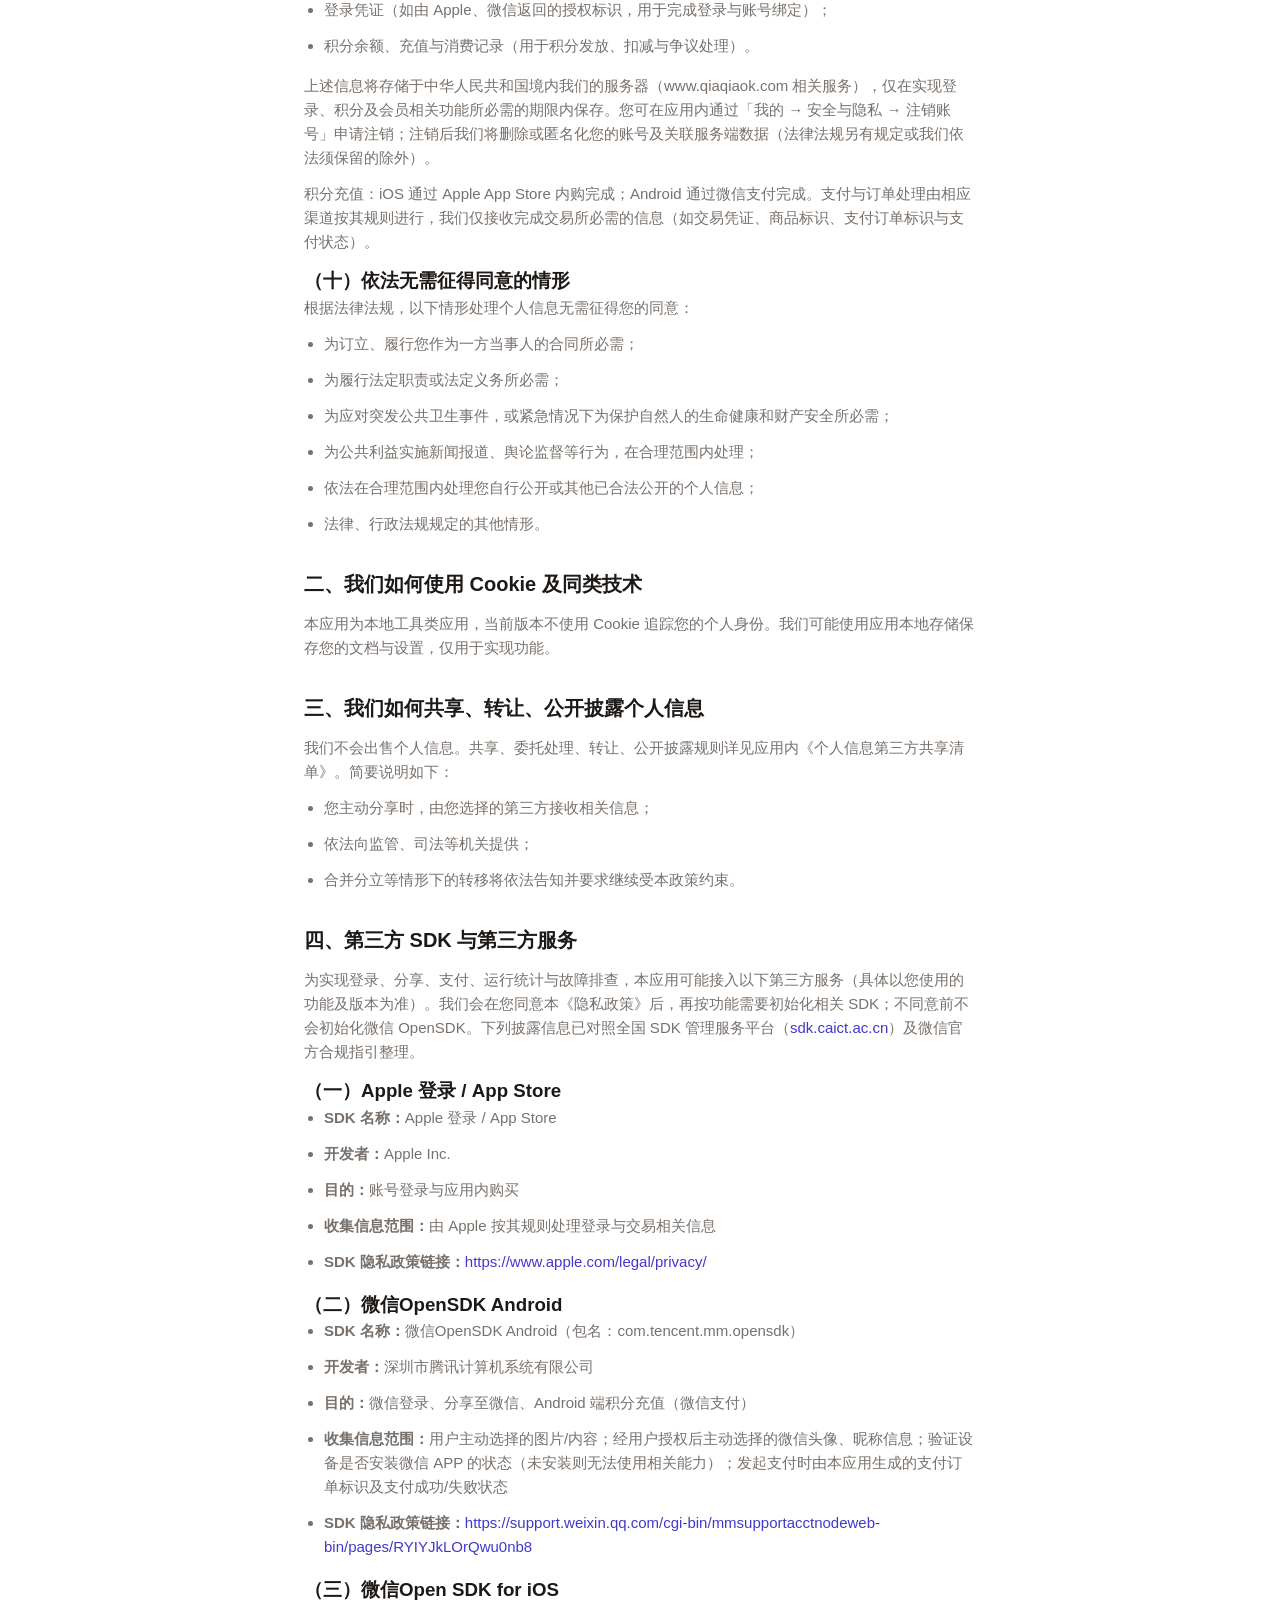
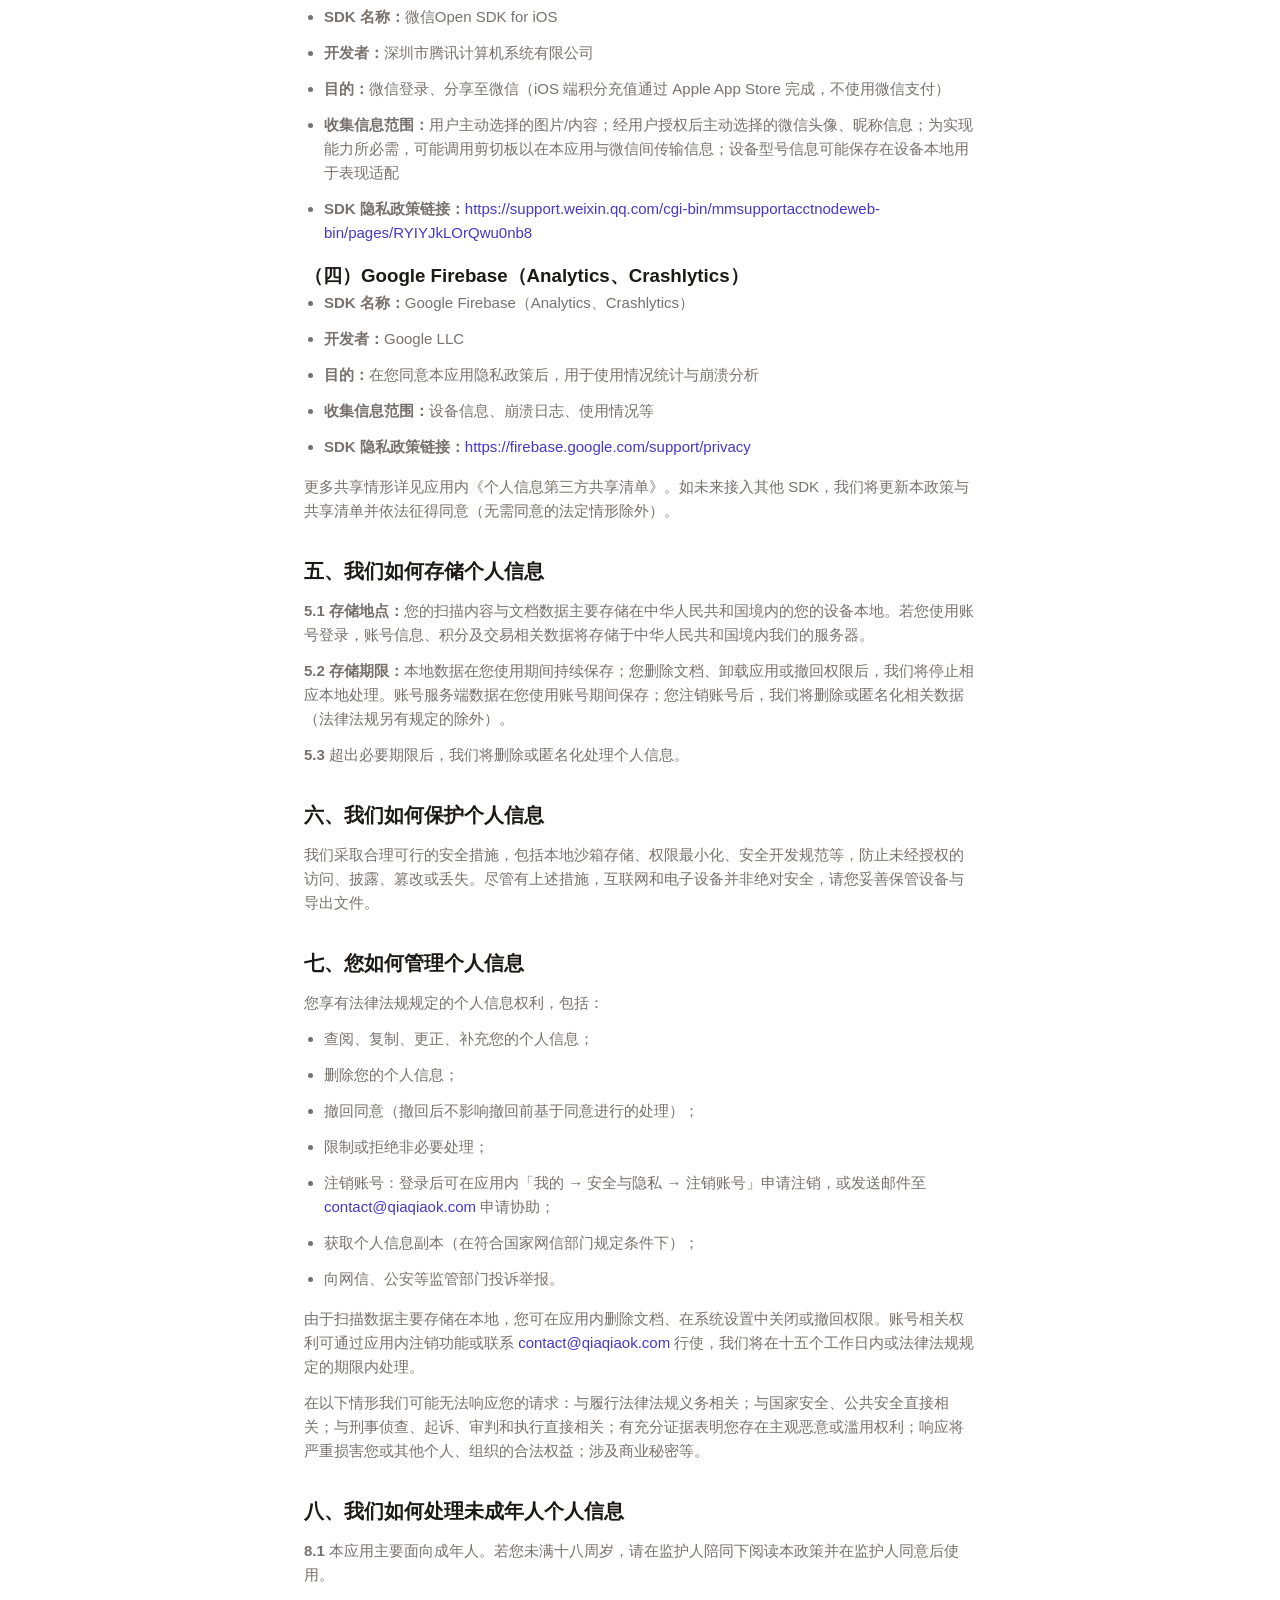
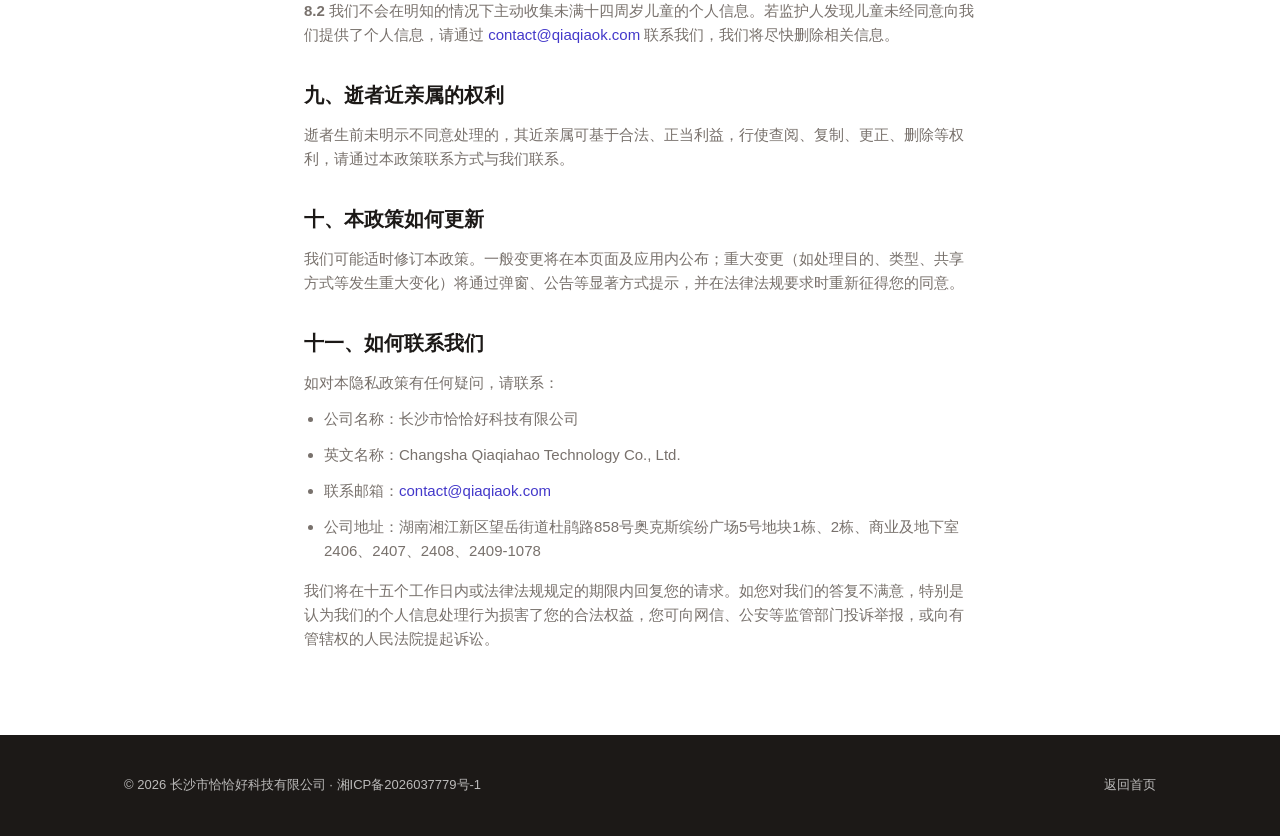
==== commit 55c84d40: "deploy: 2026-09-22 18:49" ====
--- a/privacy.html
+++ b/privacy.html
@@ -79,7 +79,7 @@
         <li>积分余额、充值与消费记录（用于积分发放、扣减与争议处理）。</li>
       </ul>
       <p>上述信息将存储于中华人民共和国境内我们的服务器（www.qiaqiaok.com 相关服务），仅在实现登录、积分及会员相关功能所必需的期限内保存。您可在应用内通过「我的 → 安全与隐私 → 注销账号」申请注销；注销后我们将删除或匿名化您的账号及关联服务端数据（法律法规另有规定或我们依法须保留的除外）。</p>
-      <p>积分充值通过 Apple App Store 等应用商店渠道完成，支付与订单处理由相应渠道按其规则进行，我们仅接收完成交易所必需的信息（如交易凭证、商品标识）。</p>
+      <p>积分充值：iOS 通过 Apple App Store 内购完成；Android 通过微信支付完成。支付与订单处理由相应渠道按其规则进行，我们仅接收完成交易所必需的信息（如交易凭证、商品标识、支付订单标识与支付状态）。</p>
 
       <h3>（十）依法无需征得同意的情形</h3>
       <p>根据法律法规，以下情形处理个人信息无需征得您的同意：</p>
@@ -119,8 +119,8 @@
       <ul>
         <li><strong>SDK 名称：</strong>微信OpenSDK Android（包名：com.tencent.mm.opensdk）</li>
         <li><strong>开发者：</strong>深圳市腾讯计算机系统有限公司</li>
-        <li><strong>目的：</strong>微信登录、分享至微信（本应用不使用微信支付能力）</li>
-        <li><strong>收集信息范围：</strong>用户主动选择的图片/内容；经用户授权后主动选择的微信头像、昵称信息；验证设备是否安装微信 APP 的状态（未安装则无法使用相关能力）</li>
+        <li><strong>目的：</strong>微信登录、分享至微信、Android 端积分充值（微信支付）</li>
+        <li><strong>收集信息范围：</strong>用户主动选择的图片/内容；经用户授权后主动选择的微信头像、昵称信息；验证设备是否安装微信 APP 的状态（未安装则无法使用相关能力）；发起支付时由本应用生成的支付订单标识及支付成功/失败状态</li>
         <li><strong>SDK 隐私政策链接：</strong><a href="https://support.weixin.qq.com/cgi-bin/mmsupportacctnodeweb-bin/pages/RYIYJkLOrQwu0nb8" target="_blank" rel="noopener">https://support.weixin.qq.com/cgi-bin/mmsupportacctnodeweb-bin/pages/RYIYJkLOrQwu0nb8</a></li>
       </ul>
 
@@ -128,7 +128,7 @@
       <ul>
         <li><strong>SDK 名称：</strong>微信Open SDK for iOS</li>
         <li><strong>开发者：</strong>深圳市腾讯计算机系统有限公司</li>
-        <li><strong>目的：</strong>微信登录、分享至微信（本应用不使用微信支付能力）</li>
+        <li><strong>目的：</strong>微信登录、分享至微信（iOS 端积分充值通过 Apple App Store 完成，不使用微信支付）</li>
         <li><strong>收集信息范围：</strong>用户主动选择的图片/内容；经用户授权后主动选择的微信头像、昵称信息；为实现能力所必需，可能调用剪切板以在本应用与微信间传输信息；设备型号信息可能保存在设备本地用于表现适配</li>
         <li><strong>SDK 隐私政策链接：</strong><a href="https://support.weixin.qq.com/cgi-bin/mmsupportacctnodeweb-bin/pages/RYIYJkLOrQwu0nb8" target="_blank" rel="noopener">https://support.weixin.qq.com/cgi-bin/mmsupportacctnodeweb-bin/pages/RYIYJkLOrQwu0nb8</a></li>
       </ul>
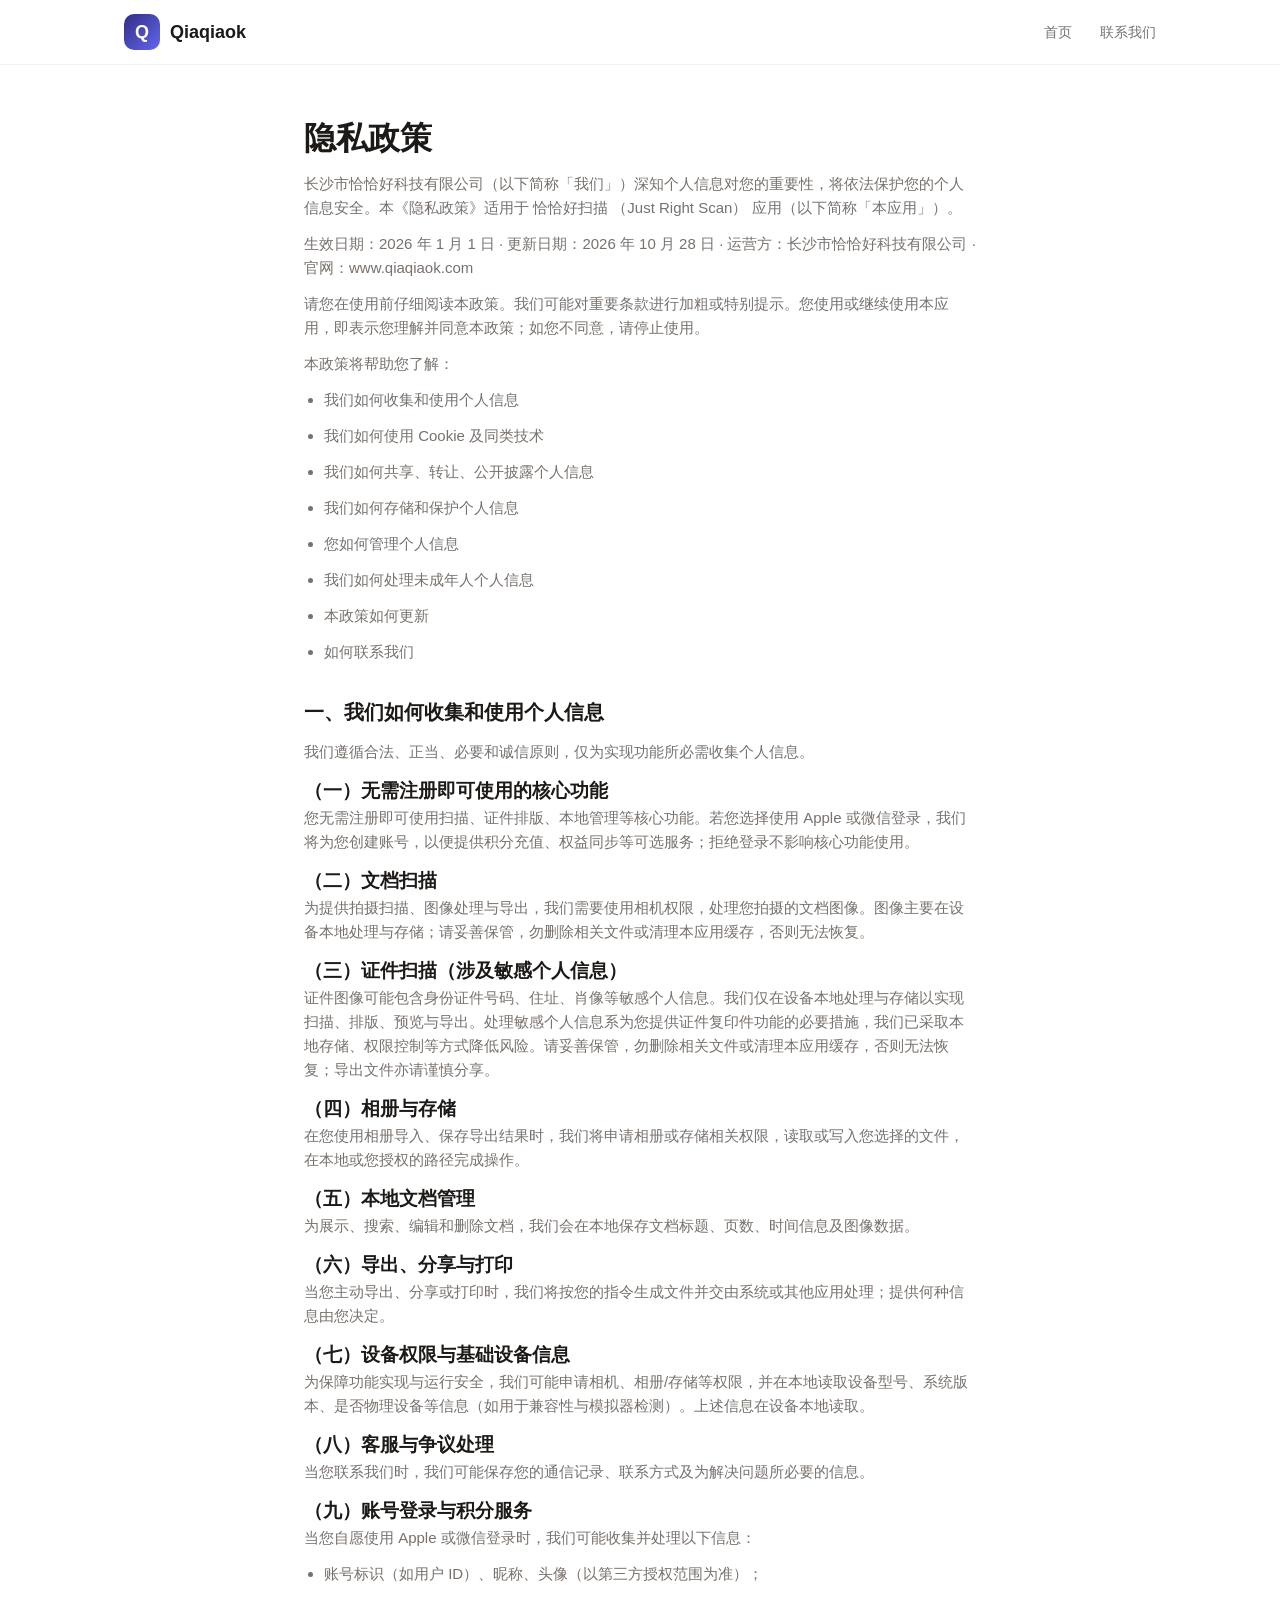
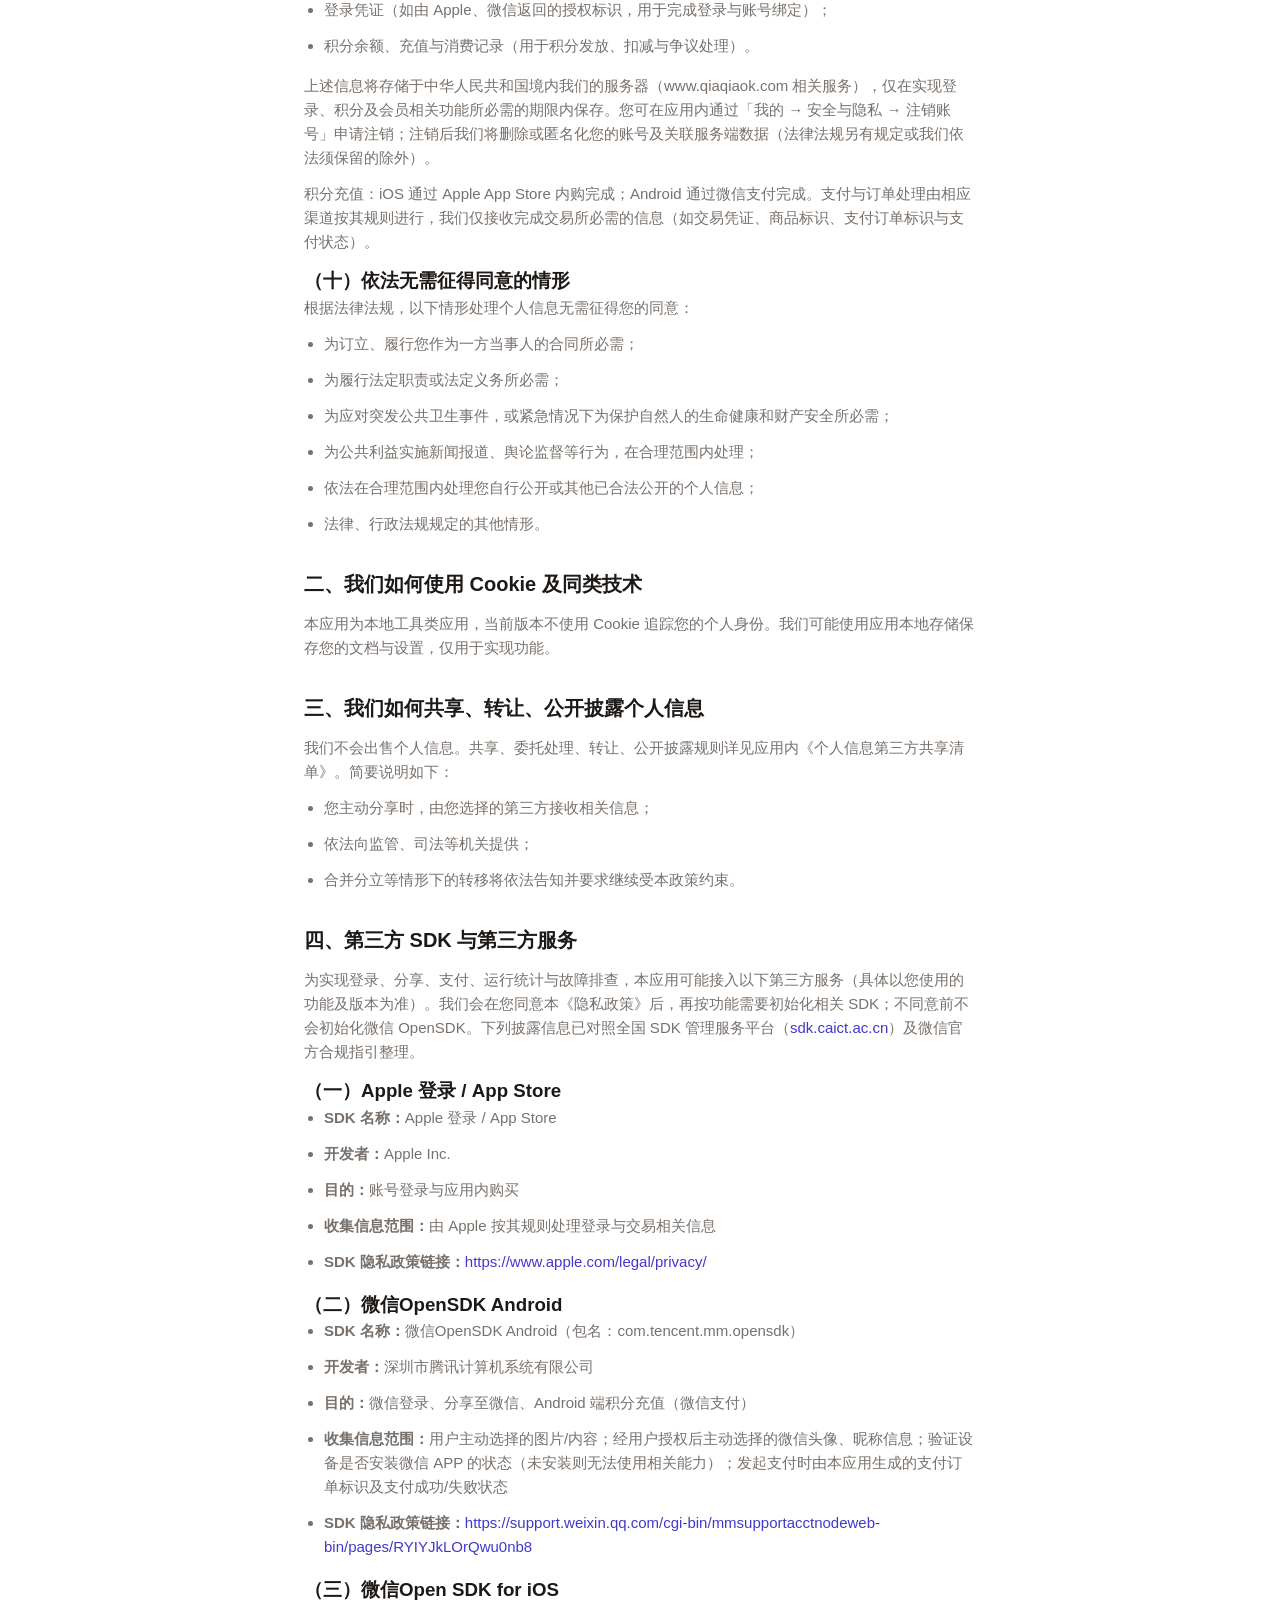
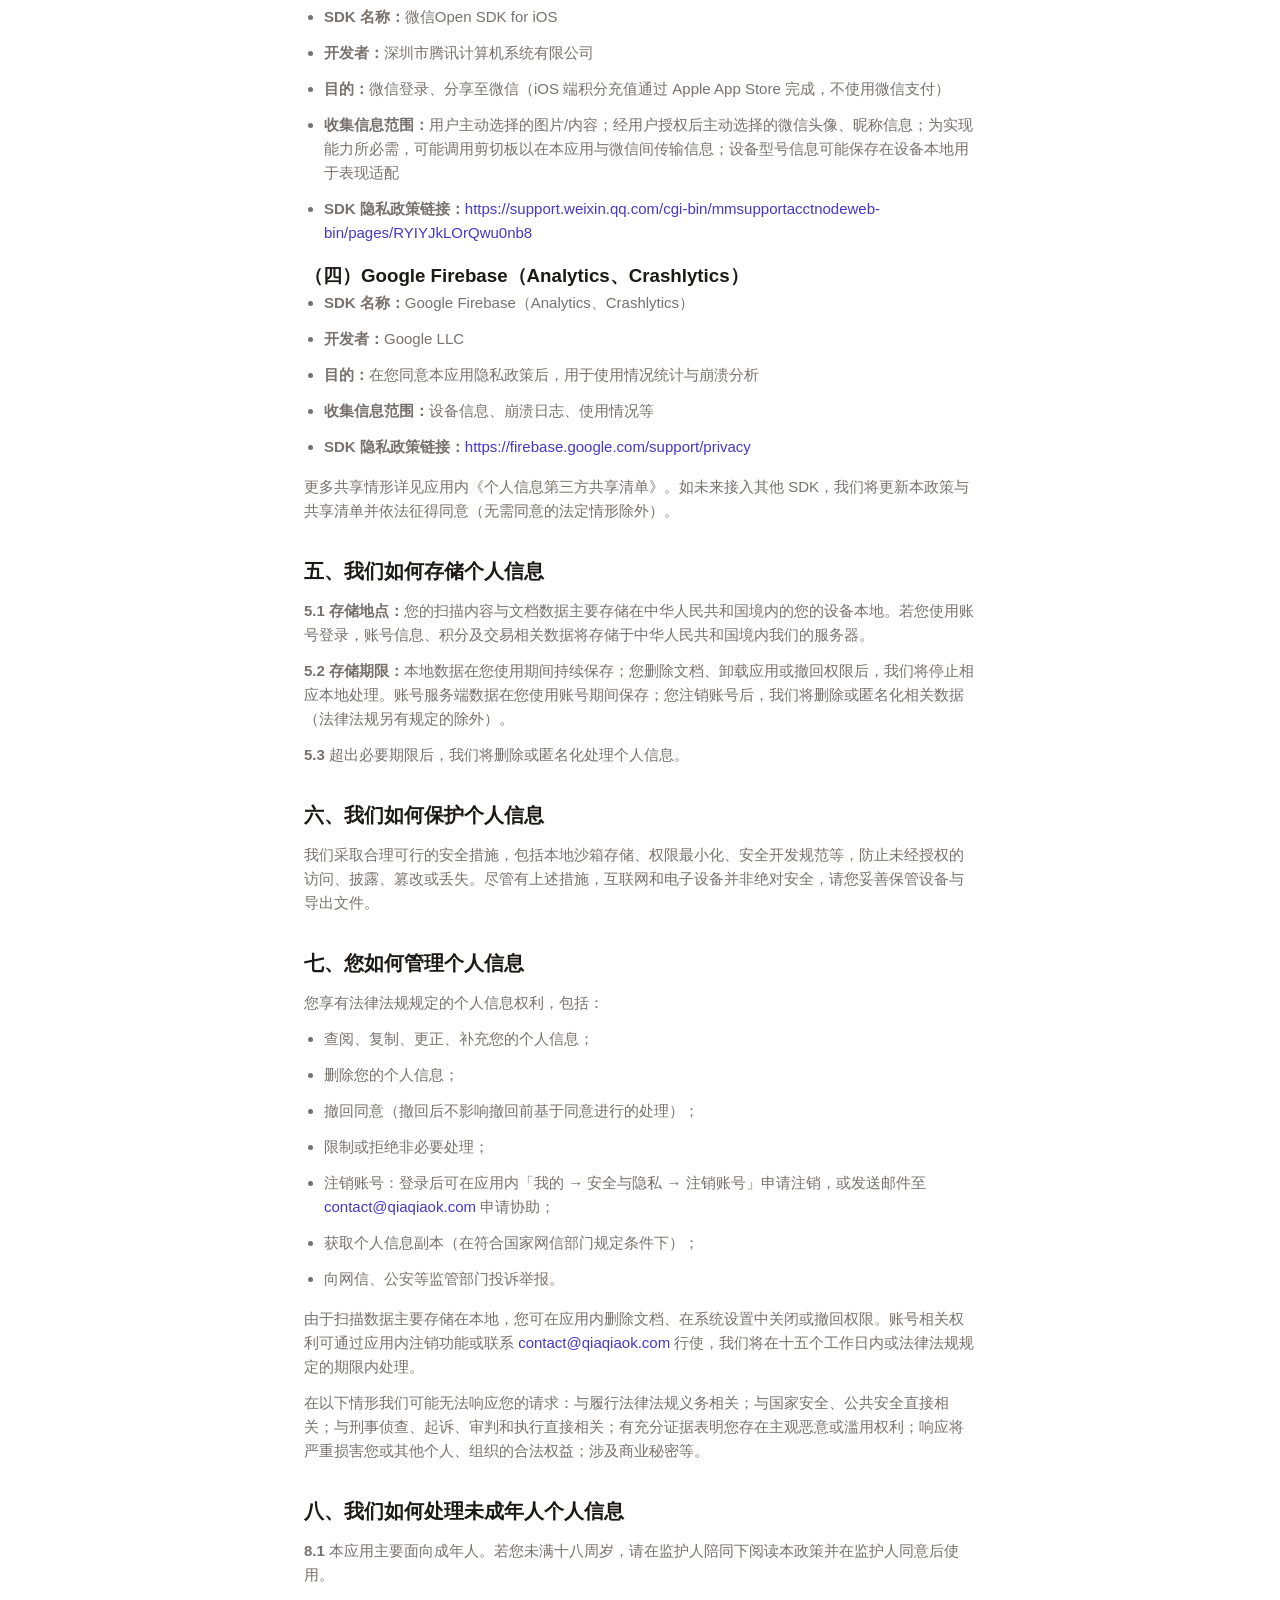
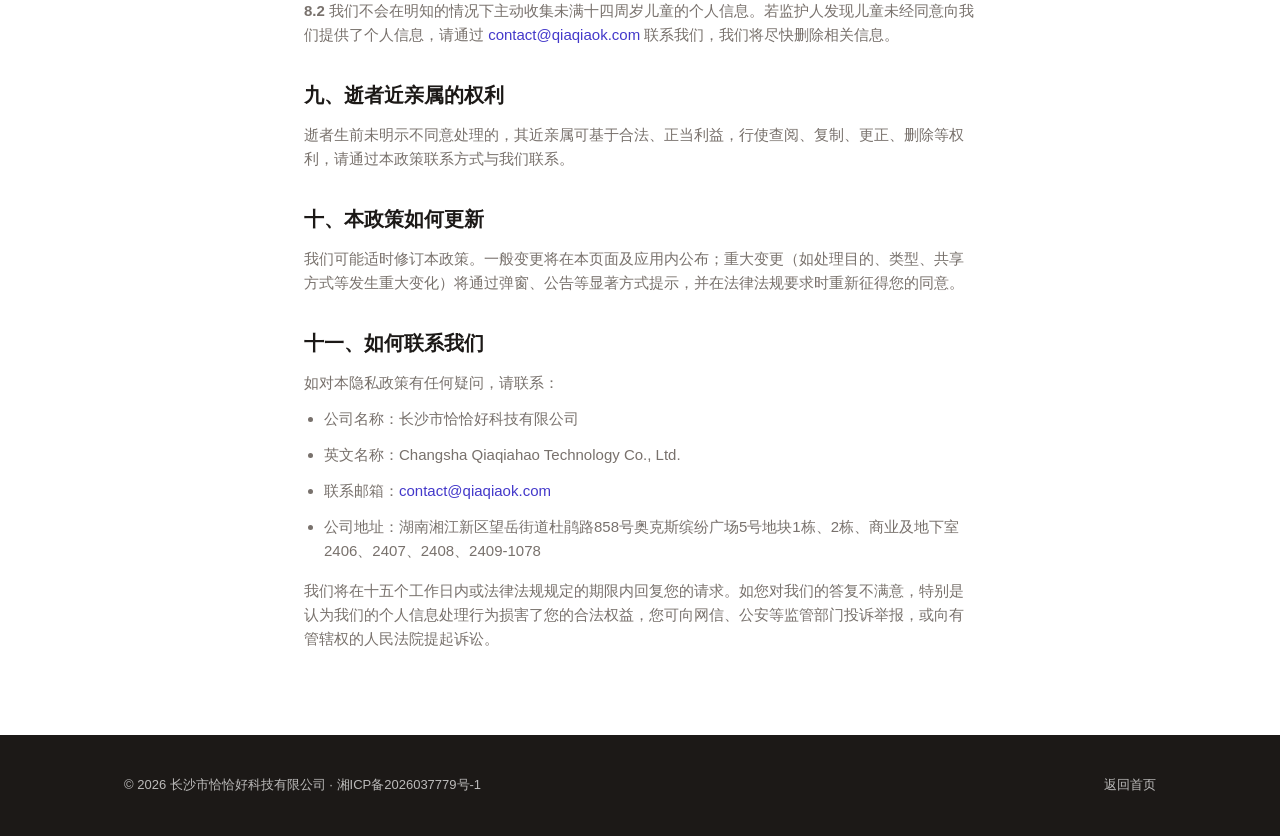
==== commit 087e27c2: "deploy: 2026-10-28 19:24" ====
--- a/privacy.html
+++ b/privacy.html
@@ -28,7 +28,7 @@
       <h1>隐私政策</h1>
       <p>长沙市恰恰好科技有限公司（以下简称「我们」）深知个人信息对您的重要性，将依法保护您的个人信息安全。本《隐私政策》适用于 恰恰好扫描 （Just Right Scan） 应用（以下简称「本应用」）。</p>
 
-      <p class="legal-meta">生效日期：2026 年 1 月 1 日 · 更新日期：2026 年 9 月 22 日 · 运营方：长沙市恰恰好科技有限公司 · 官网：www.qiaqiaok.com</p>
+      <p class="legal-meta">生效日期：2026 年 1 月 1 日 · 更新日期：2026 年 10 月 28 日 · 运营方：长沙市恰恰好科技有限公司 · 官网：www.qiaqiaok.com</p>
 
       <p>请您在使用前仔细阅读本政策。我们可能对重要条款进行加粗或特别提示。您使用或继续使用本应用，即表示您理解并同意本政策；如您不同意，请停止使用。</p>
 
@@ -51,10 +51,10 @@
       <p>您无需注册即可使用扫描、证件排版、本地管理等核心功能。若您选择使用 Apple 或微信登录，我们将为您创建账号，以便提供积分充值、权益同步等可选服务；拒绝登录不影响核心功能使用。</p>
 
       <h3>（二）文档扫描</h3>
-      <p>为提供拍摄扫描、图像处理与导出，我们需要使用相机权限，处理您拍摄的文档图像。图像主要在设备本地处理，默认不上传至我们的服务器。</p>
+      <p>为提供拍摄扫描、图像处理与导出，我们需要使用相机权限，处理您拍摄的文档图像。图像主要在设备本地处理与存储；请妥善保管，勿删除相关文件或清理本应用缓存，否则无法恢复。</p>
 
       <h3>（三）证件扫描（涉及敏感个人信息）</h3>
-      <p>证件图像可能包含身份证件号码、住址、肖像等敏感个人信息。我们仅在设备本地处理以实现扫描、排版、预览与导出，不会默认收集或上传至我们的服务器。处理敏感个人信息系为您提供证件复印件功能的必要措施，我们已采取本地存储、权限控制等方式降低风险。请您谨慎分享导出文件。</p>
+      <p>证件图像可能包含身份证件号码、住址、肖像等敏感个人信息。我们仅在设备本地处理与存储以实现扫描、排版、预览与导出。处理敏感个人信息系为您提供证件复印件功能的必要措施，我们已采取本地存储、权限控制等方式降低风险。请妥善保管，勿删除相关文件或清理本应用缓存，否则无法恢复；导出文件亦请谨慎分享。</p>
 
       <h3>（四）相册与存储</h3>
       <p>在您使用相册导入、保存导出结果时，我们将申请相册或存储相关权限，读取或写入您选择的文件，在本地或您授权的路径完成操作。</p>
@@ -66,7 +66,7 @@
       <p>当您主动导出、分享或打印时，我们将按您的指令生成文件并交由系统或其他应用处理；提供何种信息由您决定。</p>
 
       <h3>（七）设备权限与基础设备信息</h3>
-      <p>为保障功能实现与运行安全，我们可能申请相机、相册/存储等权限，并在本地读取设备型号、系统版本、是否物理设备等信息（如用于兼容性与模拟器检测）。当前版本上述信息不上传至我们的服务器。</p>
+      <p>为保障功能实现与运行安全，我们可能申请相机、相册/存储等权限，并在本地读取设备型号、系统版本、是否物理设备等信息（如用于兼容性与模拟器检测）。上述信息在设备本地读取。</p>
 
       <h3>（八）客服与争议处理</h3>
       <p>当您联系我们时，我们可能保存您的通信记录、联系方式及为解决问题所必要的信息。</p>
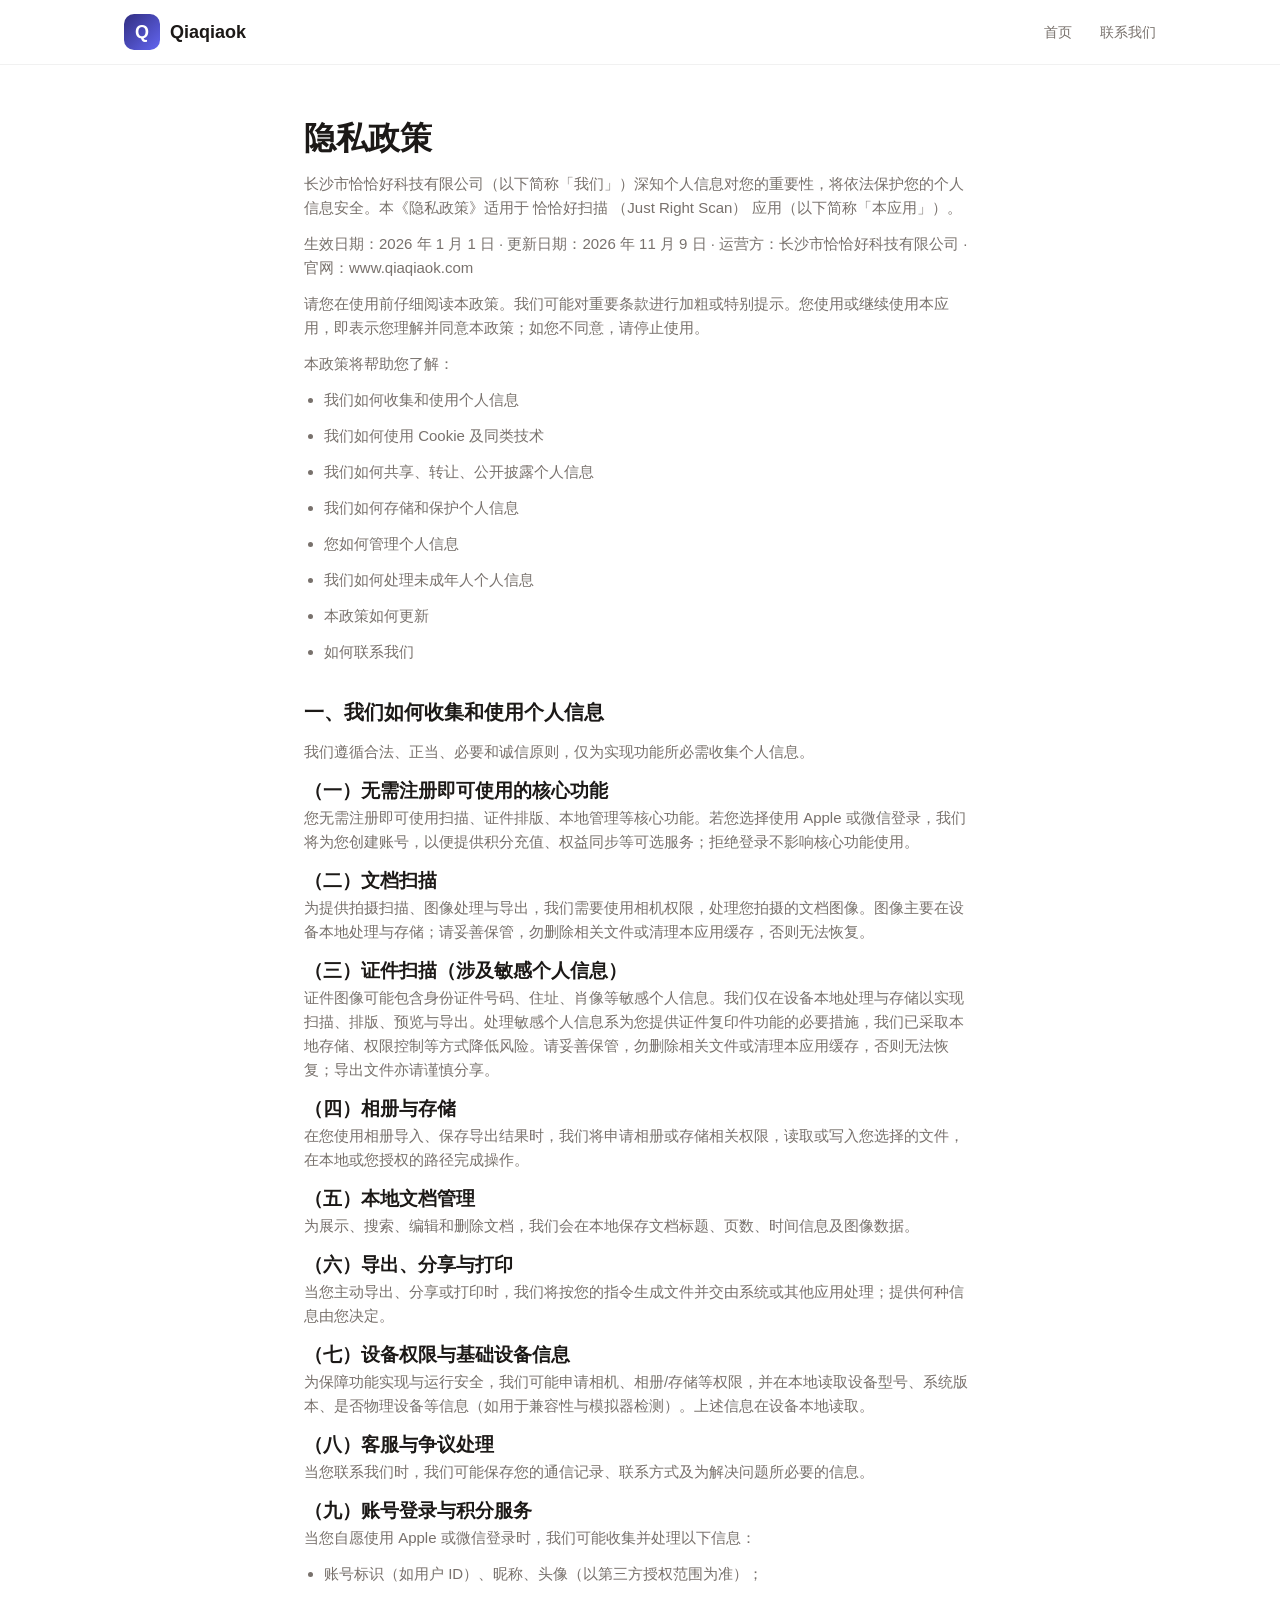
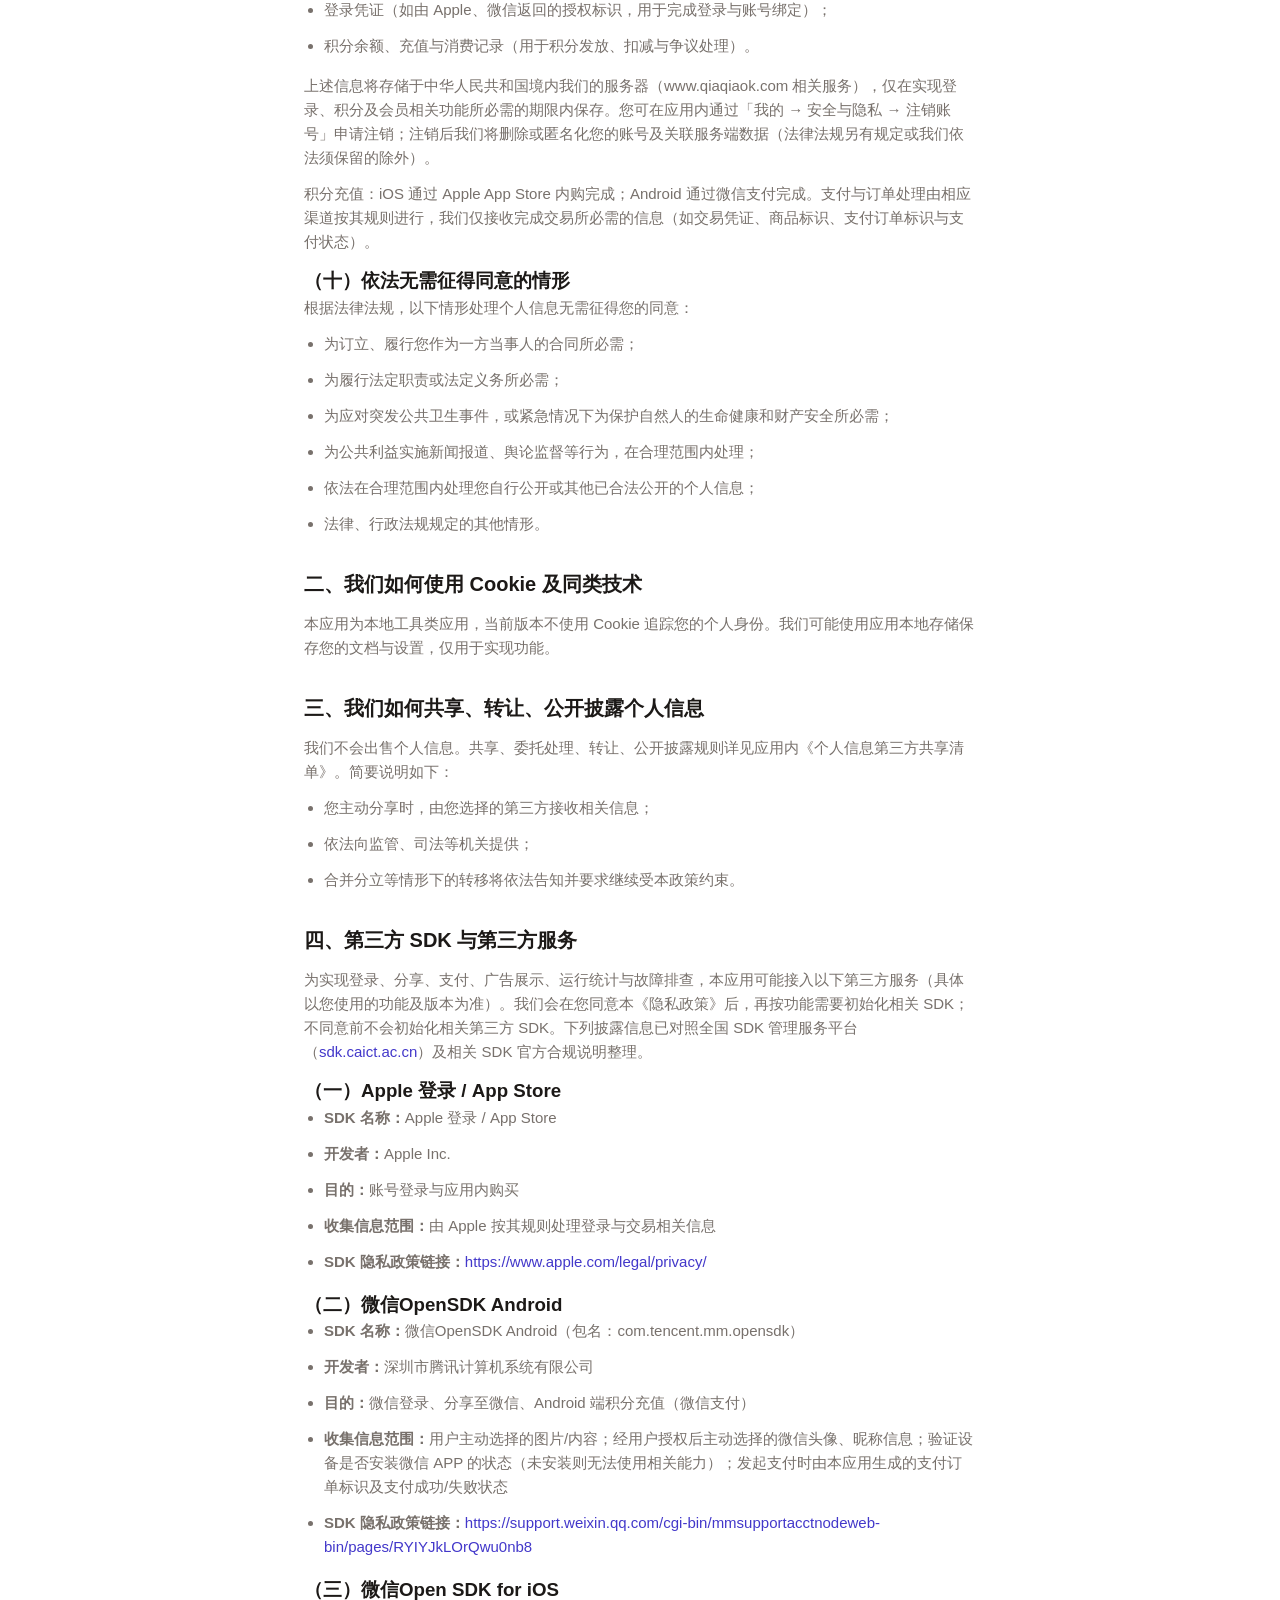
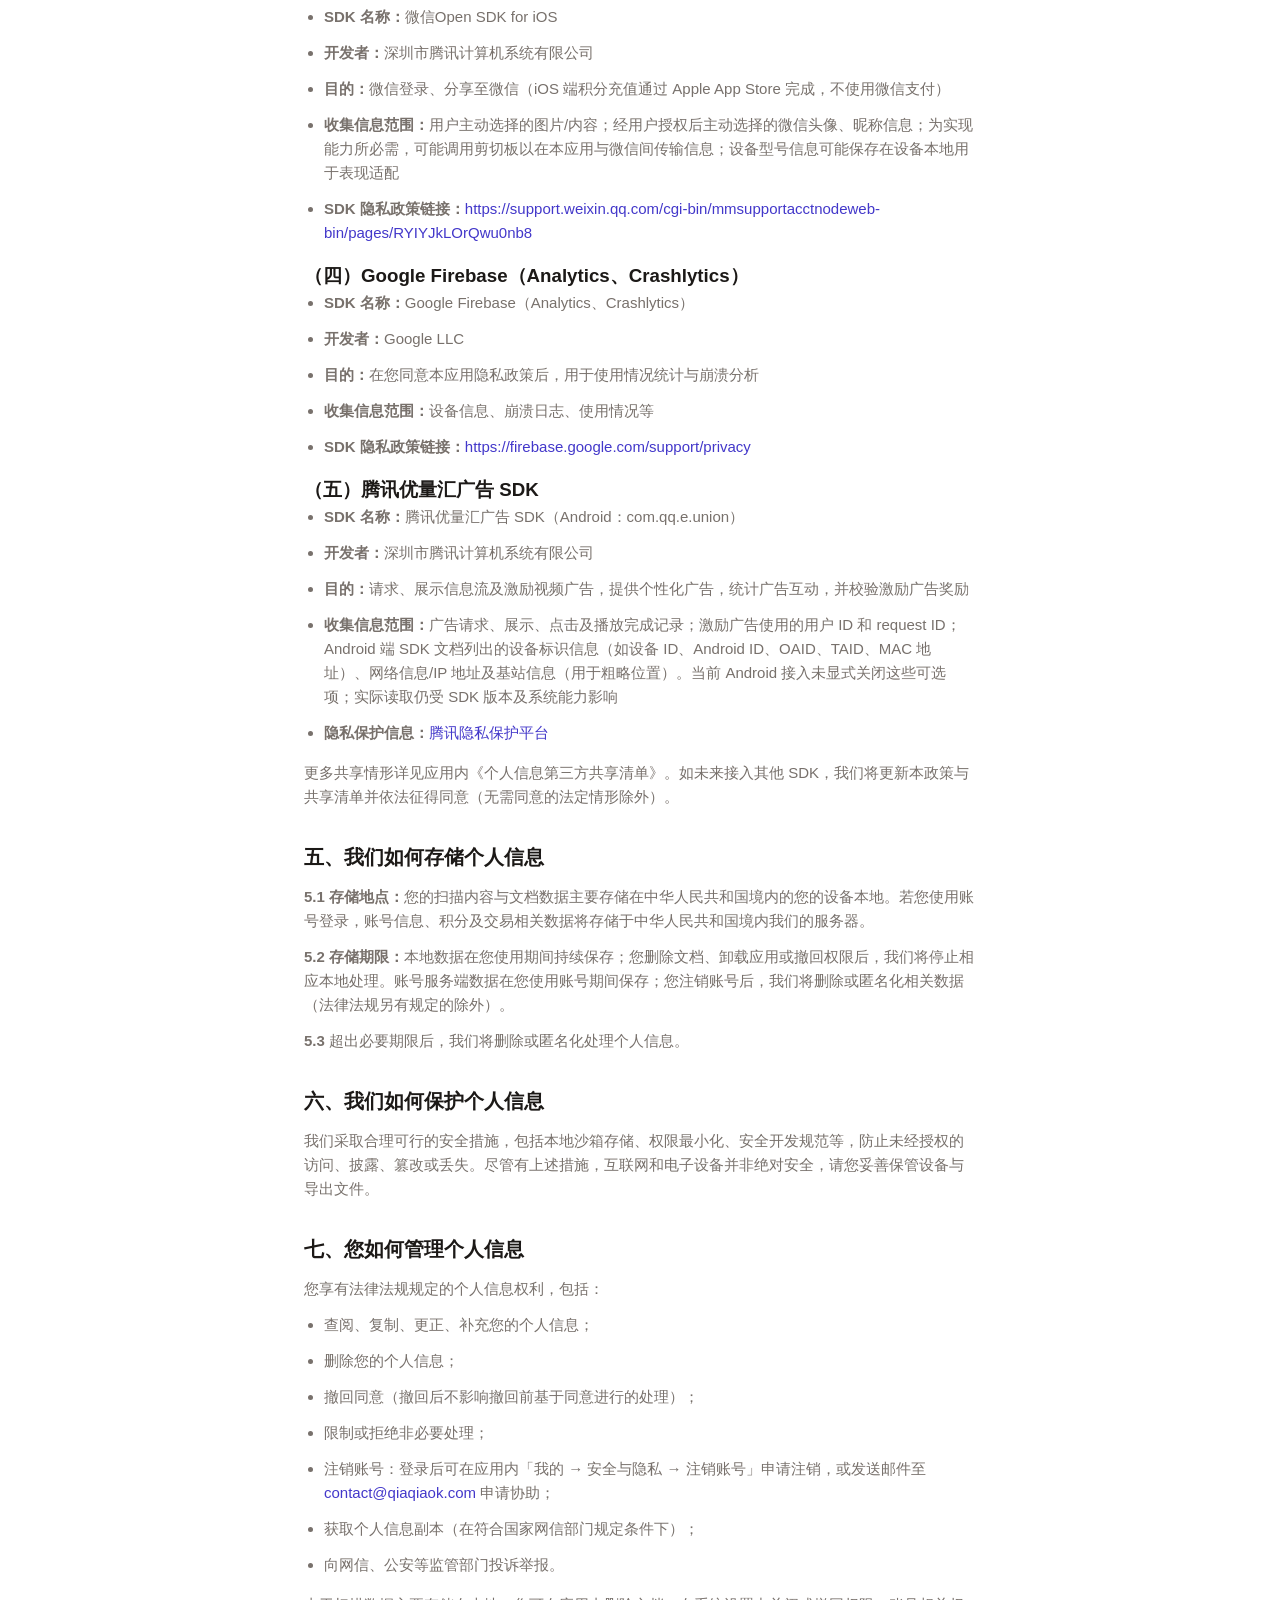
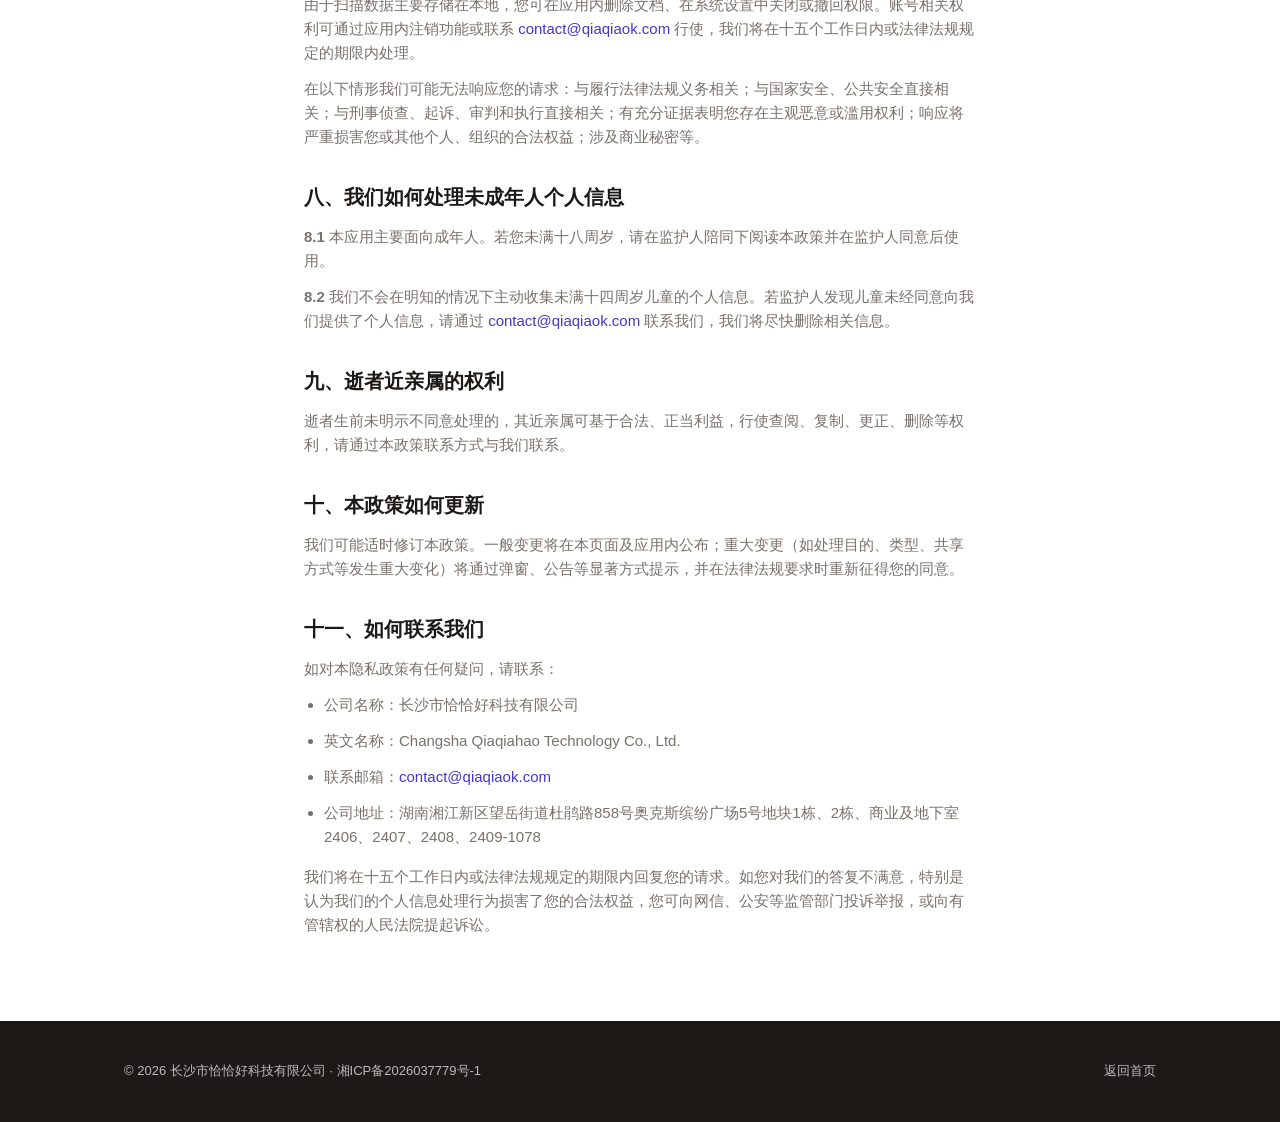
==== commit f5bc2ee1: "deploy: 2026-11-09 21:34" ====
--- a/privacy.html
+++ b/privacy.html
@@ -28,7 +28,7 @@
       <h1>隐私政策</h1>
       <p>长沙市恰恰好科技有限公司（以下简称「我们」）深知个人信息对您的重要性，将依法保护您的个人信息安全。本《隐私政策》适用于 恰恰好扫描 （Just Right Scan） 应用（以下简称「本应用」）。</p>
 
-      <p class="legal-meta">生效日期：2026 年 1 月 1 日 · 更新日期：2026 年 10 月 28 日 · 运营方：长沙市恰恰好科技有限公司 · 官网：www.qiaqiaok.com</p>
+      <p class="legal-meta">生效日期：2026 年 1 月 1 日 · 更新日期：2026 年 11 月 9 日 · 运营方：长沙市恰恰好科技有限公司 · 官网：www.qiaqiaok.com</p>
 
       <p>请您在使用前仔细阅读本政策。我们可能对重要条款进行加粗或特别提示。您使用或继续使用本应用，即表示您理解并同意本政策；如您不同意，请停止使用。</p>
 
@@ -104,7 +104,7 @@
       </ul>
 
       <h2>四、第三方 SDK 与第三方服务</h2>
-      <p>为实现登录、分享、支付、运行统计与故障排查，本应用可能接入以下第三方服务（具体以您使用的功能及版本为准）。我们会在您同意本《隐私政策》后，再按功能需要初始化相关 SDK；不同意前不会初始化微信 OpenSDK。下列披露信息已对照全国 SDK 管理服务平台（<a href="https://sdk.caict.ac.cn/official/#/home" target="_blank" rel="noopener">sdk.caict.ac.cn</a>）及微信官方合规指引整理。</p>
+      <p>为实现登录、分享、支付、广告展示、运行统计与故障排查，本应用可能接入以下第三方服务（具体以您使用的功能及版本为准）。我们会在您同意本《隐私政策》后，再按功能需要初始化相关 SDK；不同意前不会初始化相关第三方 SDK。下列披露信息已对照全国 SDK 管理服务平台（<a href="https://sdk.caict.ac.cn/official/#/home" target="_blank" rel="noopener">sdk.caict.ac.cn</a>）及相关 SDK 官方合规说明整理。</p>
 
       <h3>（一）Apple 登录 / App Store</h3>
       <ul>
@@ -140,6 +140,15 @@
         <li><strong>目的：</strong>在您同意本应用隐私政策后，用于使用情况统计与崩溃分析</li>
         <li><strong>收集信息范围：</strong>设备信息、崩溃日志、使用情况等</li>
         <li><strong>SDK 隐私政策链接：</strong><a href="https://firebase.google.com/support/privacy" target="_blank" rel="noopener">https://firebase.google.com/support/privacy</a></li>
+      </ul>
+
+      <h3>（五）腾讯优量汇广告 SDK</h3>
+      <ul>
+        <li><strong>SDK 名称：</strong>腾讯优量汇广告 SDK（Android：com.qq.e.union）</li>
+        <li><strong>开发者：</strong>深圳市腾讯计算机系统有限公司</li>
+        <li><strong>目的：</strong>请求、展示信息流及激励视频广告，提供个性化广告，统计广告互动，并校验激励广告奖励</li>
+        <li><strong>收集信息范围：</strong>广告请求、展示、点击及播放完成记录；激励广告使用的用户 ID 和 request ID；Android 端 SDK 文档列出的设备标识信息（如设备 ID、Android ID、OAID、TAID、MAC 地址）、网络信息/IP 地址及基站信息（用于粗略位置）。当前 Android 接入未显式关闭这些可选项；实际读取仍受 SDK 版本及系统能力影响</li>
+        <li><strong>隐私保护信息：</strong><a href="https://privacy.qq.com/" target="_blank" rel="noopener">腾讯隐私保护平台</a></li>
       </ul>
 
       <p>更多共享情形详见应用内《个人信息第三方共享清单》。如未来接入其他 SDK，我们将更新本政策与共享清单并依法征得同意（无需同意的法定情形除外）。</p>
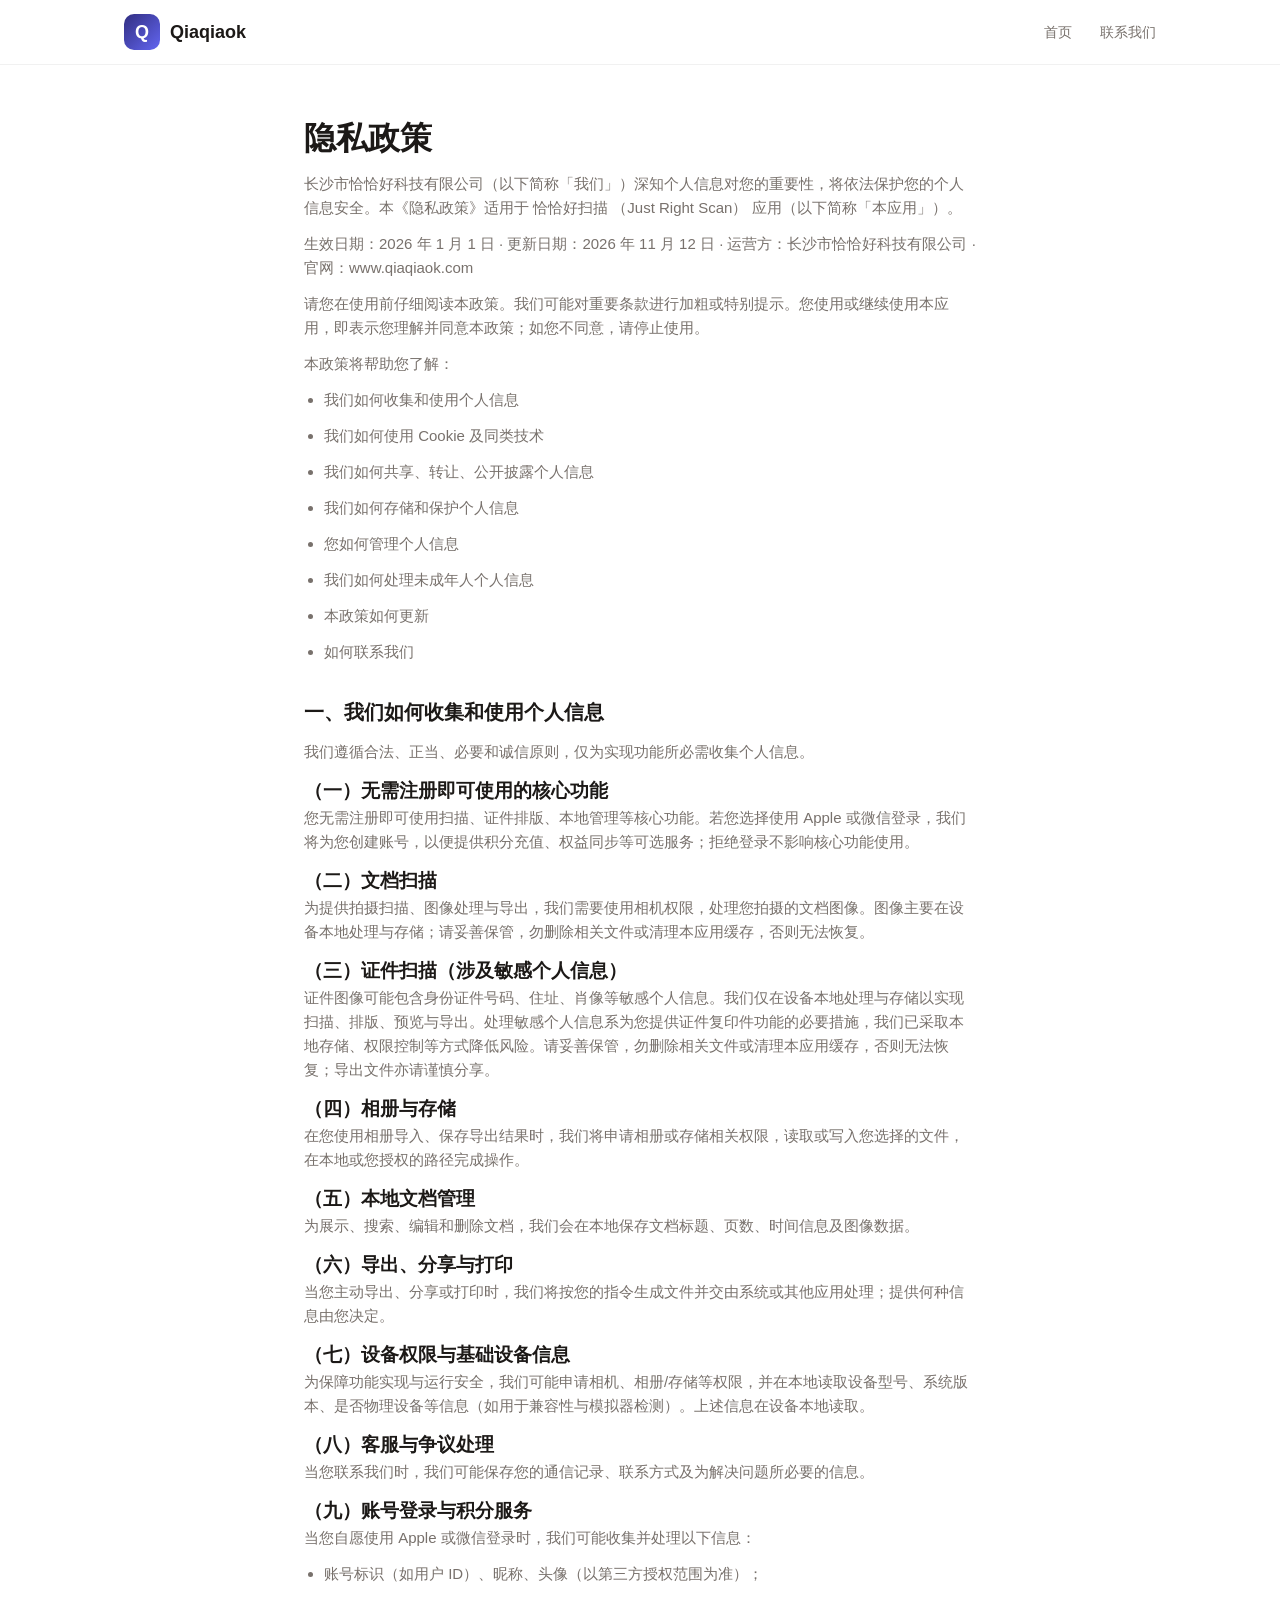
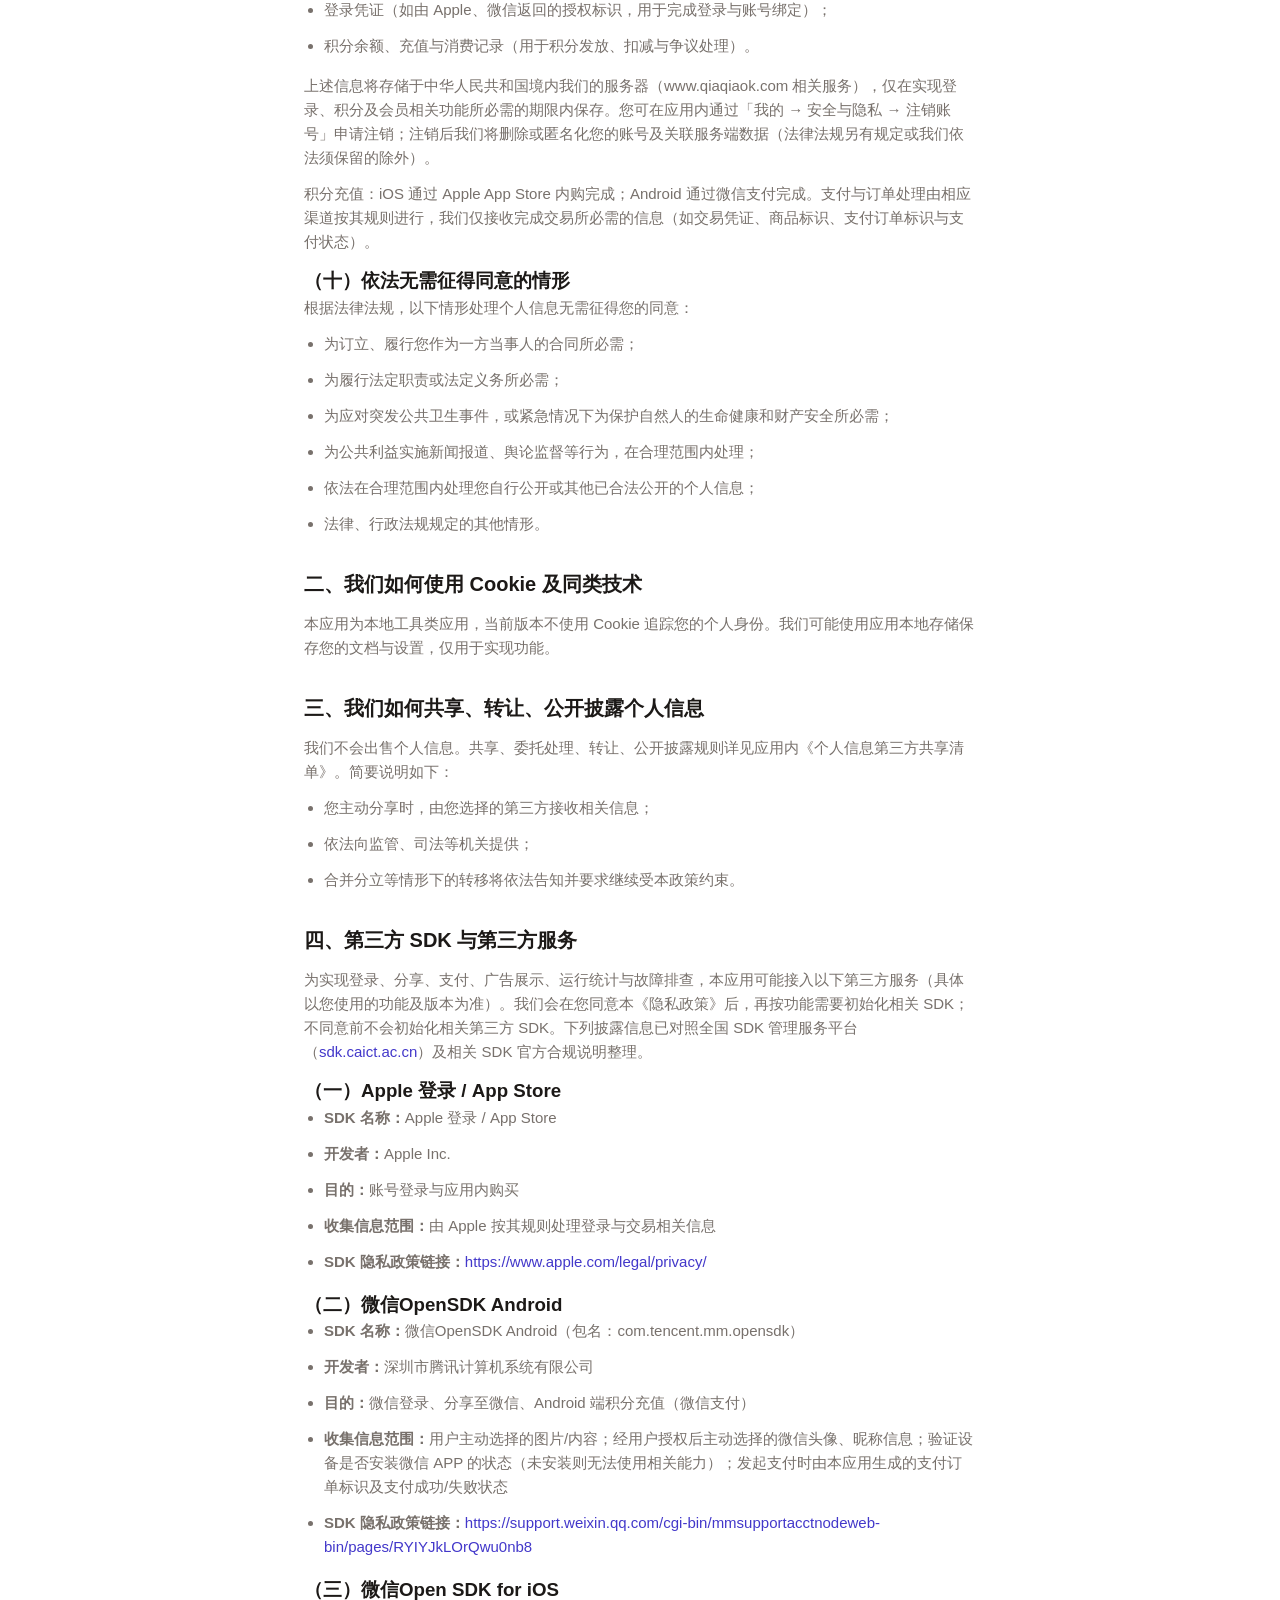
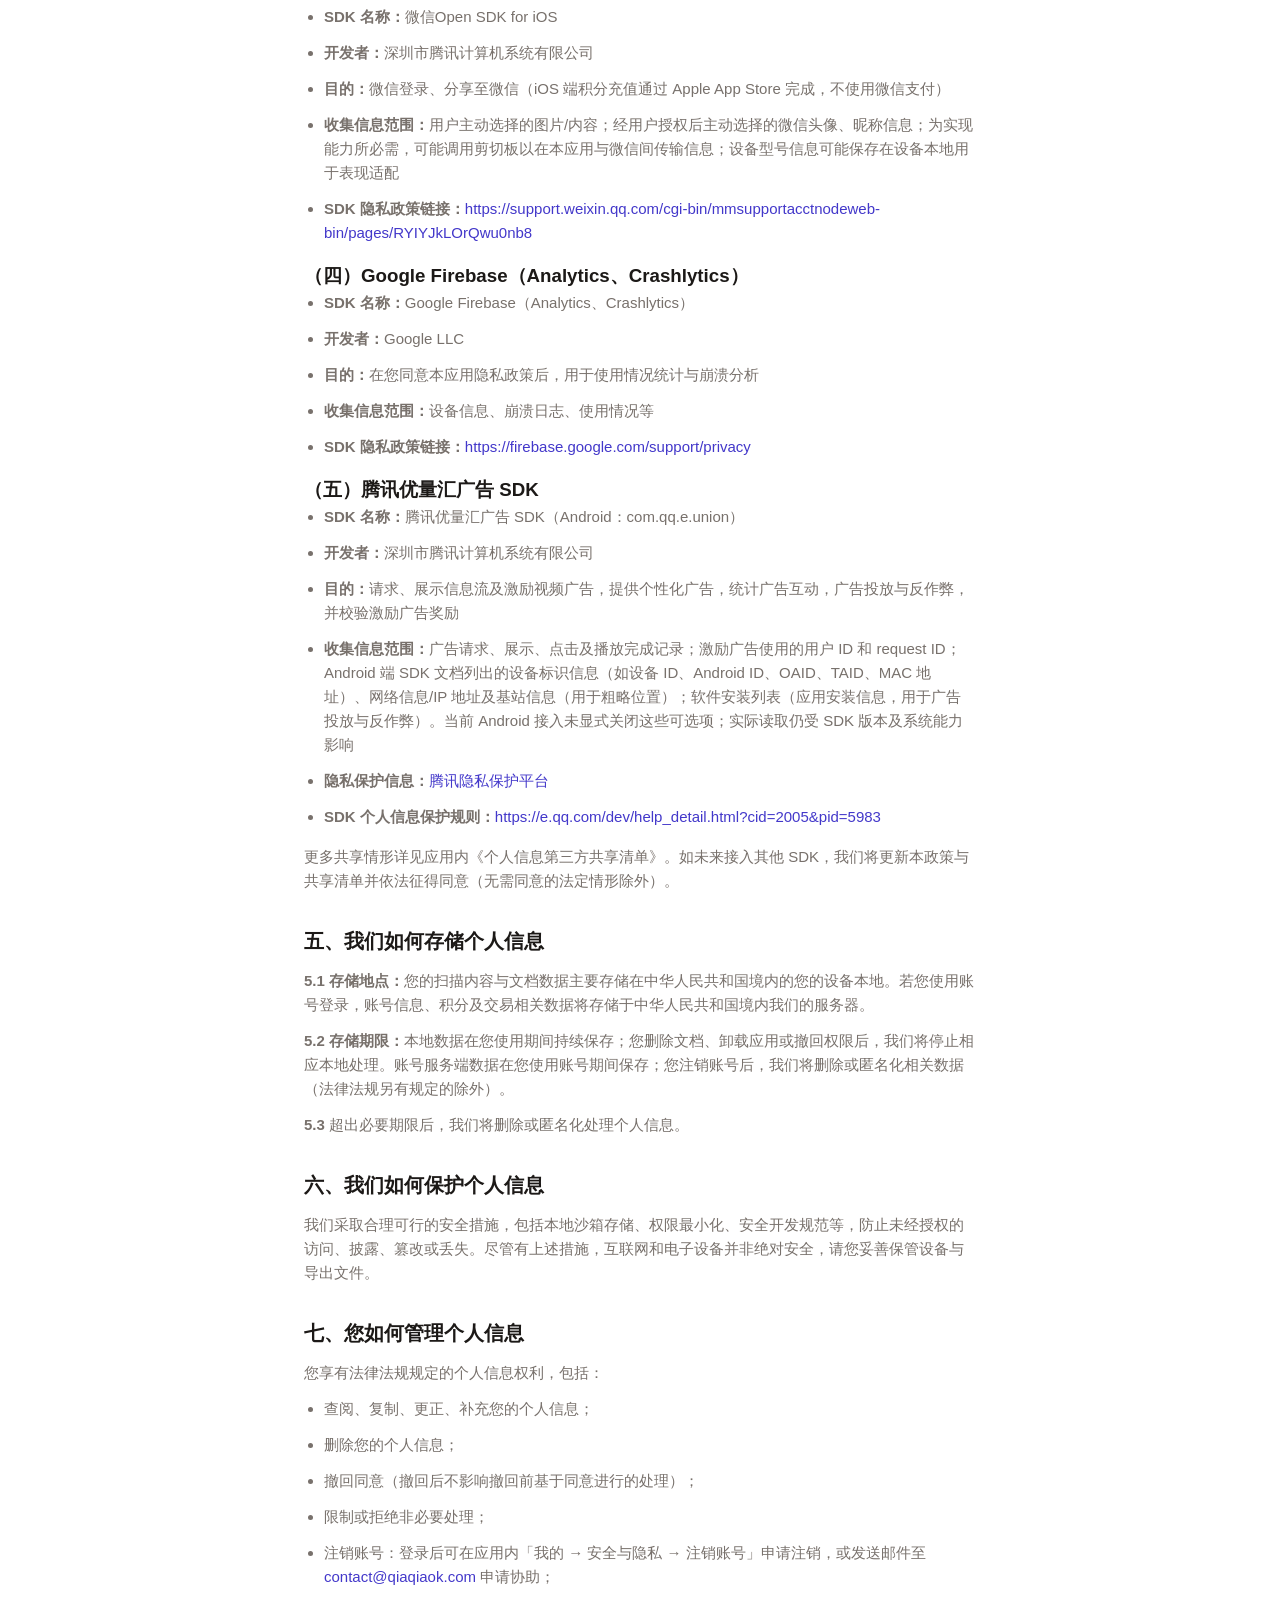
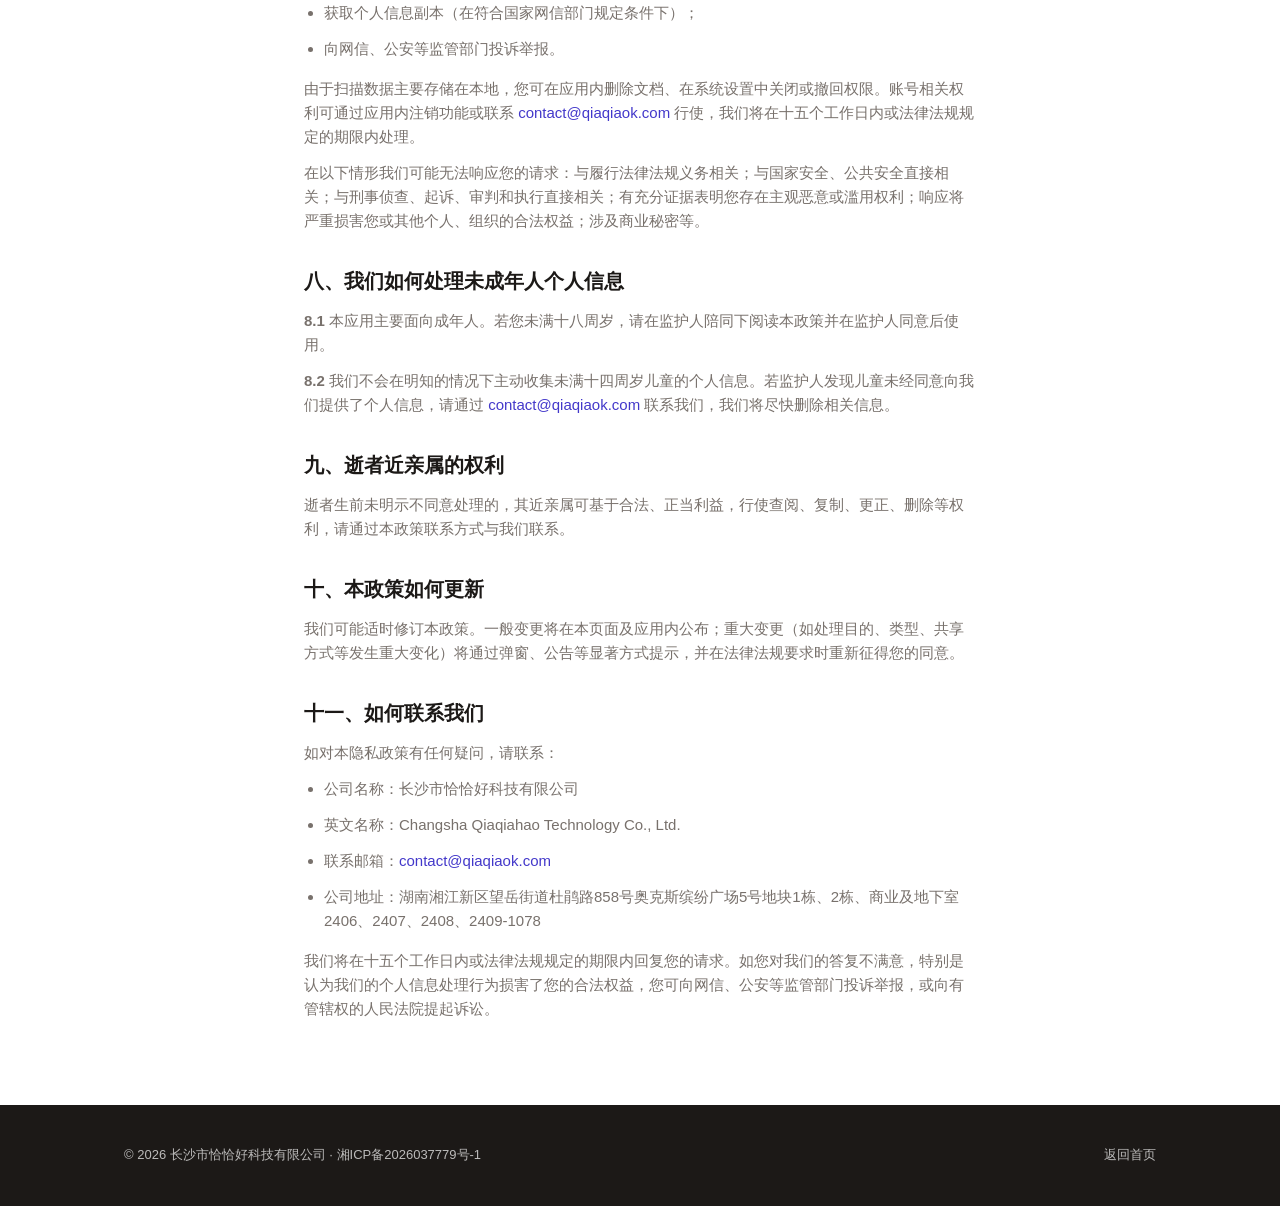
==== commit fd968e39: "deploy: 2026-11-12 13:37" ====
--- a/privacy.html
+++ b/privacy.html
@@ -28,7 +28,7 @@
       <h1>隐私政策</h1>
       <p>长沙市恰恰好科技有限公司（以下简称「我们」）深知个人信息对您的重要性，将依法保护您的个人信息安全。本《隐私政策》适用于 恰恰好扫描 （Just Right Scan） 应用（以下简称「本应用」）。</p>
 
-      <p class="legal-meta">生效日期：2026 年 1 月 1 日 · 更新日期：2026 年 11 月 9 日 · 运营方：长沙市恰恰好科技有限公司 · 官网：www.qiaqiaok.com</p>
+      <p class="legal-meta">生效日期：2026 年 1 月 1 日 · 更新日期：2026 年 11 月 12 日 · 运营方：长沙市恰恰好科技有限公司 · 官网：www.qiaqiaok.com</p>
 
       <p>请您在使用前仔细阅读本政策。我们可能对重要条款进行加粗或特别提示。您使用或继续使用本应用，即表示您理解并同意本政策；如您不同意，请停止使用。</p>
 
@@ -146,9 +146,10 @@
       <ul>
         <li><strong>SDK 名称：</strong>腾讯优量汇广告 SDK（Android：com.qq.e.union）</li>
         <li><strong>开发者：</strong>深圳市腾讯计算机系统有限公司</li>
-        <li><strong>目的：</strong>请求、展示信息流及激励视频广告，提供个性化广告，统计广告互动，并校验激励广告奖励</li>
-        <li><strong>收集信息范围：</strong>广告请求、展示、点击及播放完成记录；激励广告使用的用户 ID 和 request ID；Android 端 SDK 文档列出的设备标识信息（如设备 ID、Android ID、OAID、TAID、MAC 地址）、网络信息/IP 地址及基站信息（用于粗略位置）。当前 Android 接入未显式关闭这些可选项；实际读取仍受 SDK 版本及系统能力影响</li>
+        <li><strong>目的：</strong>请求、展示信息流及激励视频广告，提供个性化广告，统计广告互动，广告投放与反作弊，并校验激励广告奖励</li>
+        <li><strong>收集信息范围：</strong>广告请求、展示、点击及播放完成记录；激励广告使用的用户 ID 和 request ID；Android 端 SDK 文档列出的设备标识信息（如设备 ID、Android ID、OAID、TAID、MAC 地址）、网络信息/IP 地址及基站信息（用于粗略位置）；软件安装列表（应用安装信息，用于广告投放与反作弊）。当前 Android 接入未显式关闭这些可选项；实际读取仍受 SDK 版本及系统能力影响</li>
         <li><strong>隐私保护信息：</strong><a href="https://privacy.qq.com/" target="_blank" rel="noopener">腾讯隐私保护平台</a></li>
+        <li><strong>SDK 个人信息保护规则：</strong><a href="https://e.qq.com/dev/help_detail.html?cid=2005&pid=5983" target="_blank" rel="noopener">https://e.qq.com/dev/help_detail.html?cid=2005&amp;pid=5983</a></li>
       </ul>
 
       <p>更多共享情形详见应用内《个人信息第三方共享清单》。如未来接入其他 SDK，我们将更新本政策与共享清单并依法征得同意（无需同意的法定情形除外）。</p>
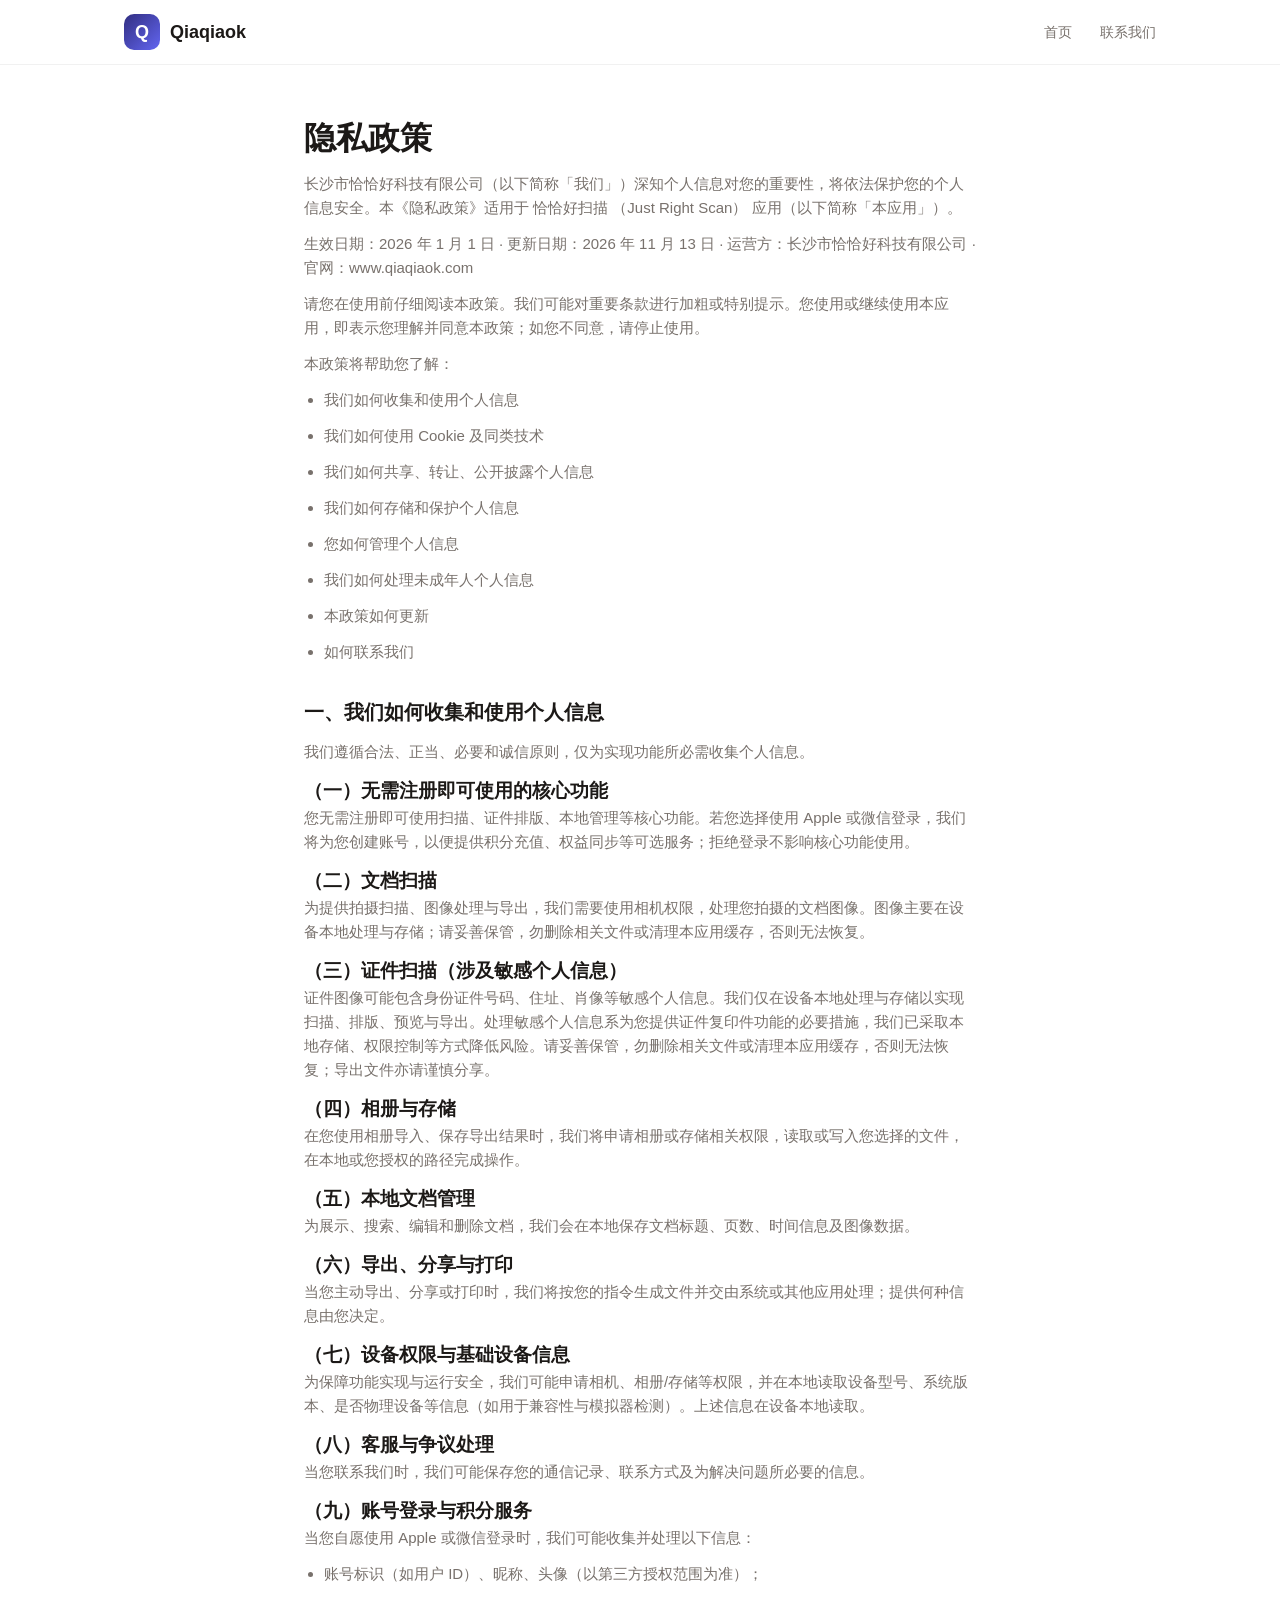
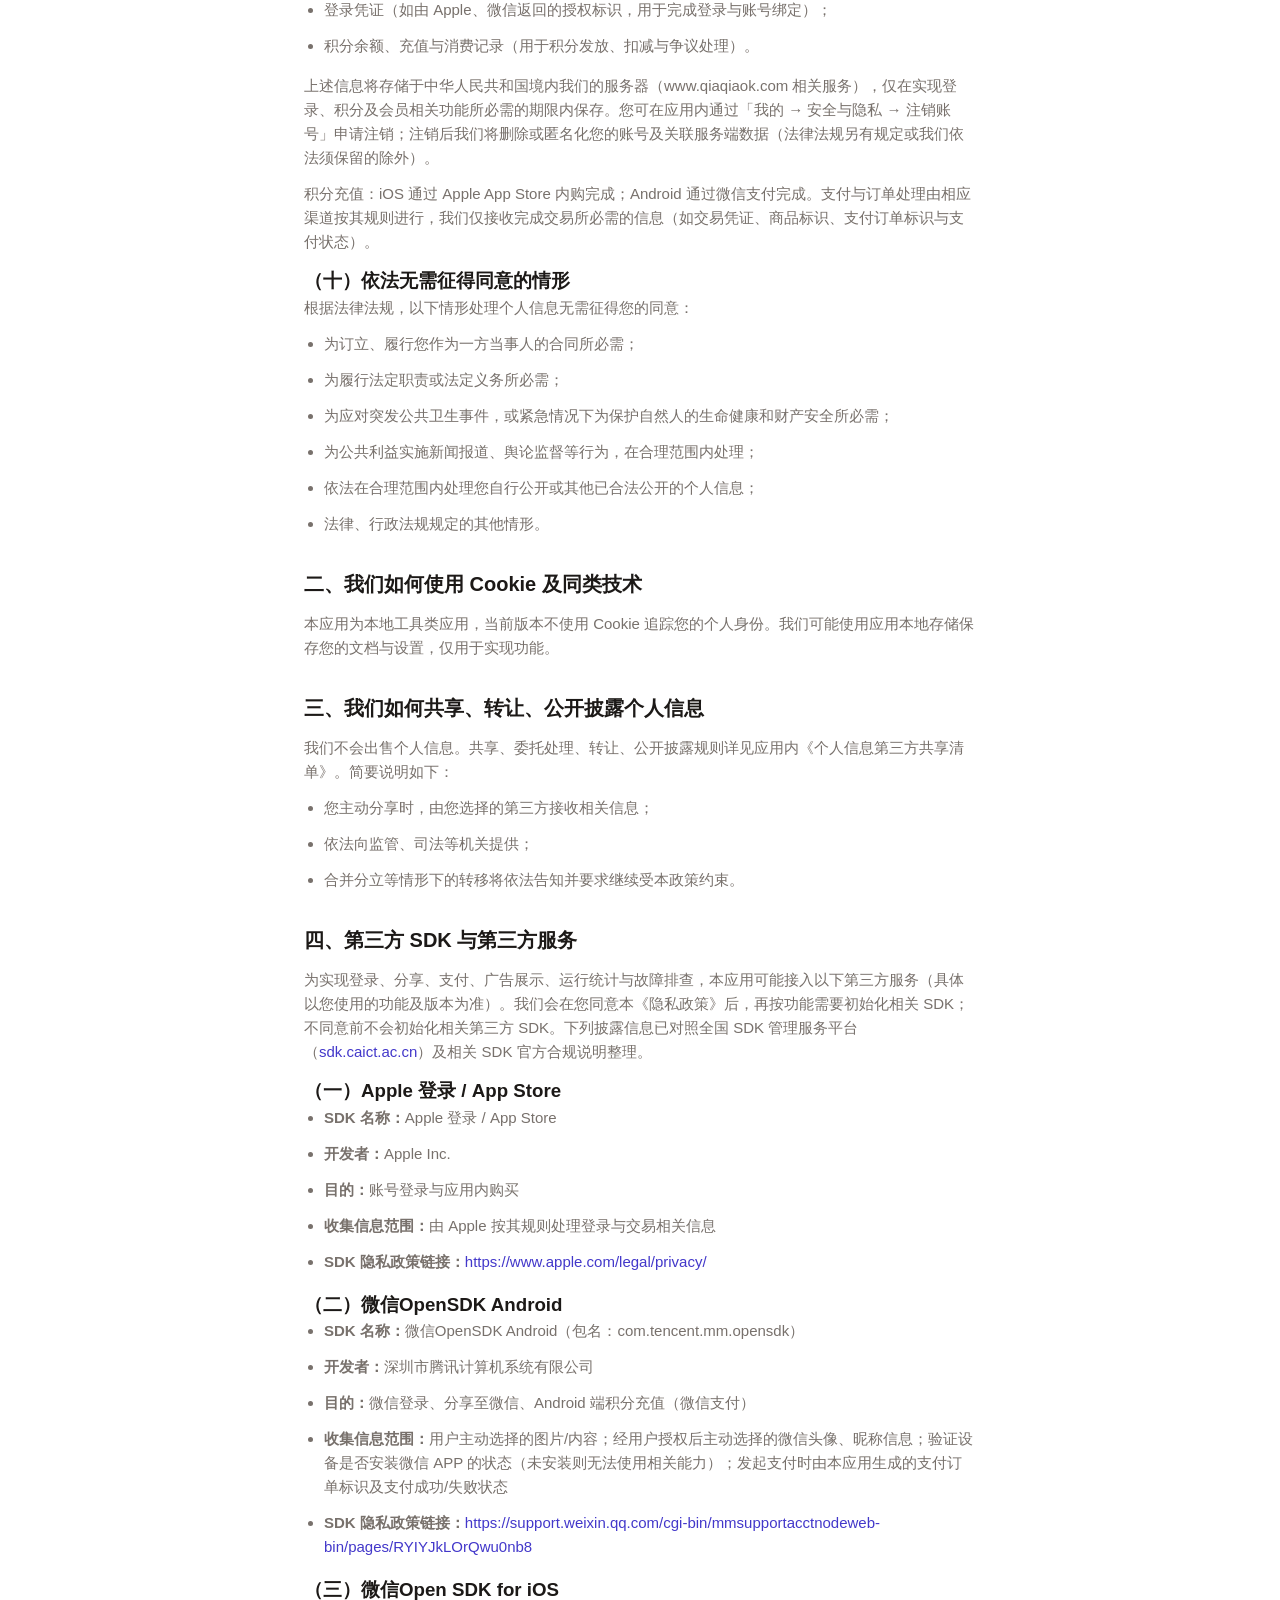
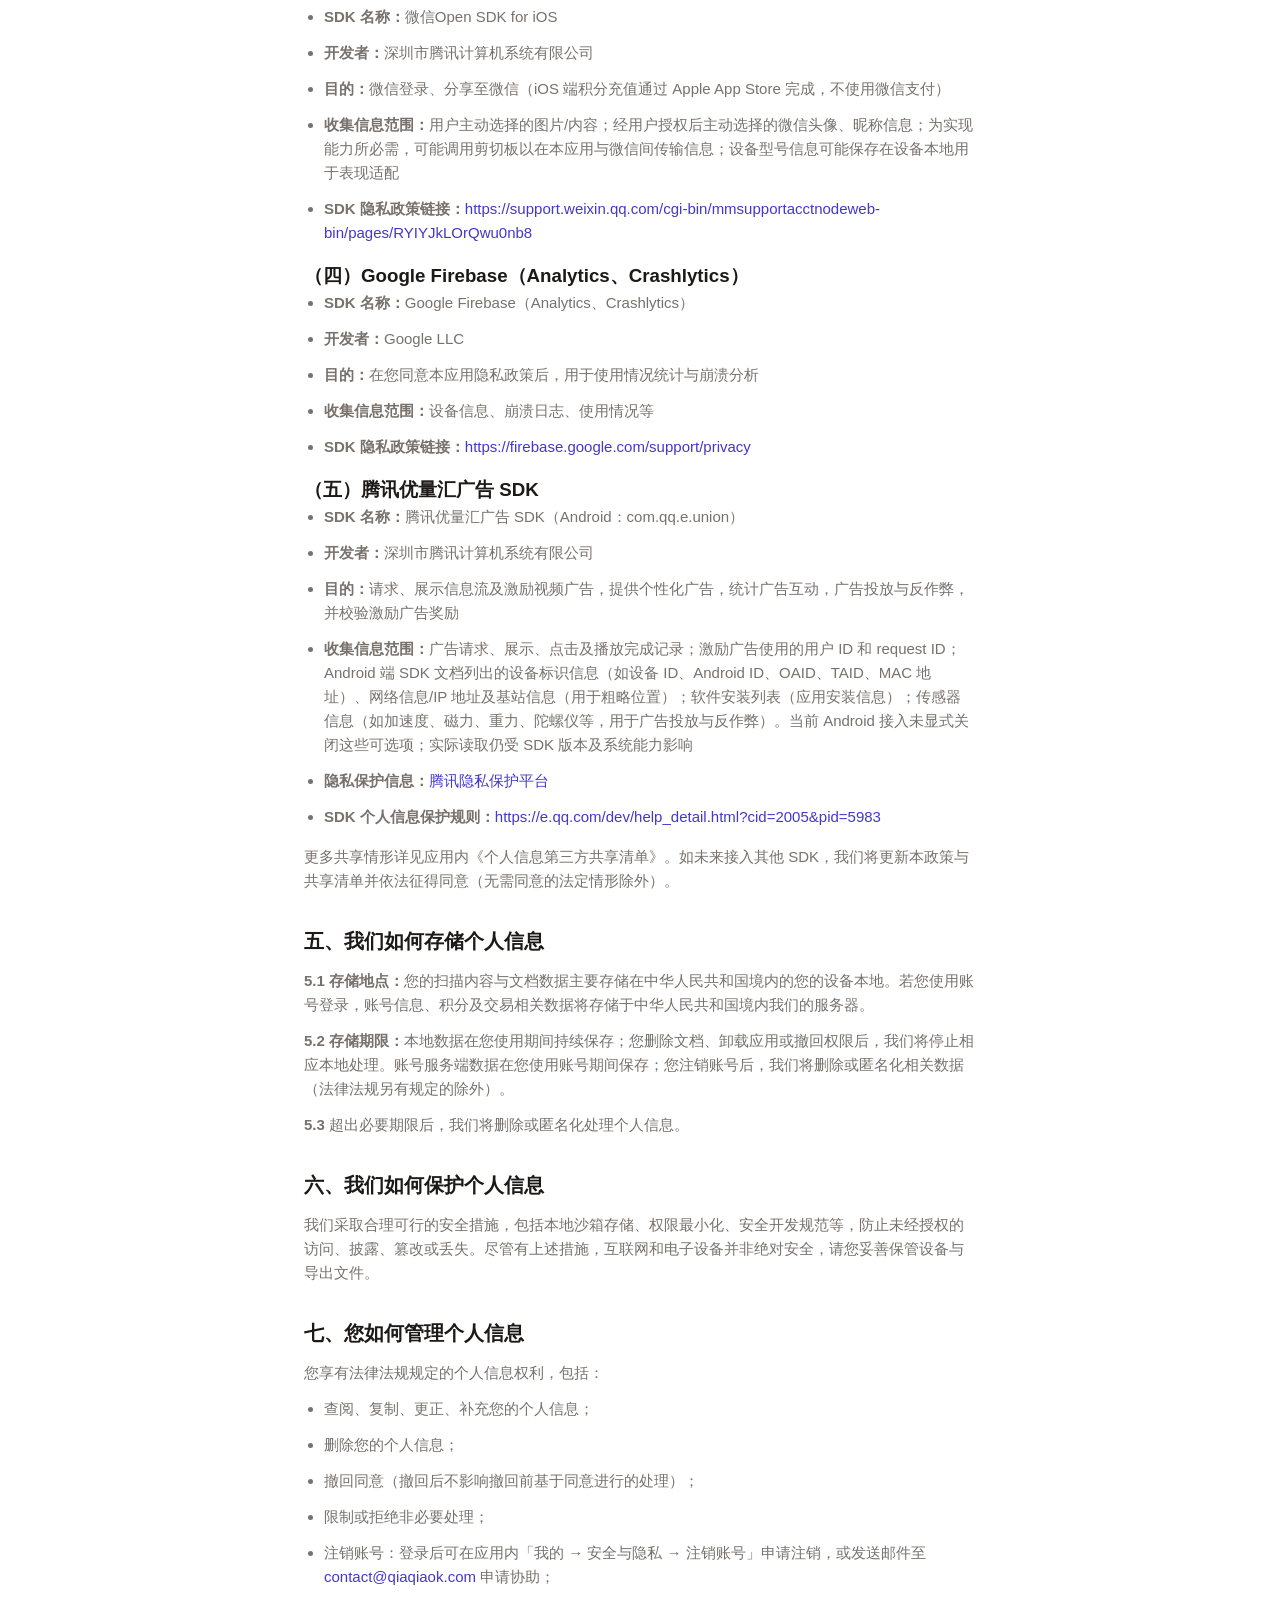
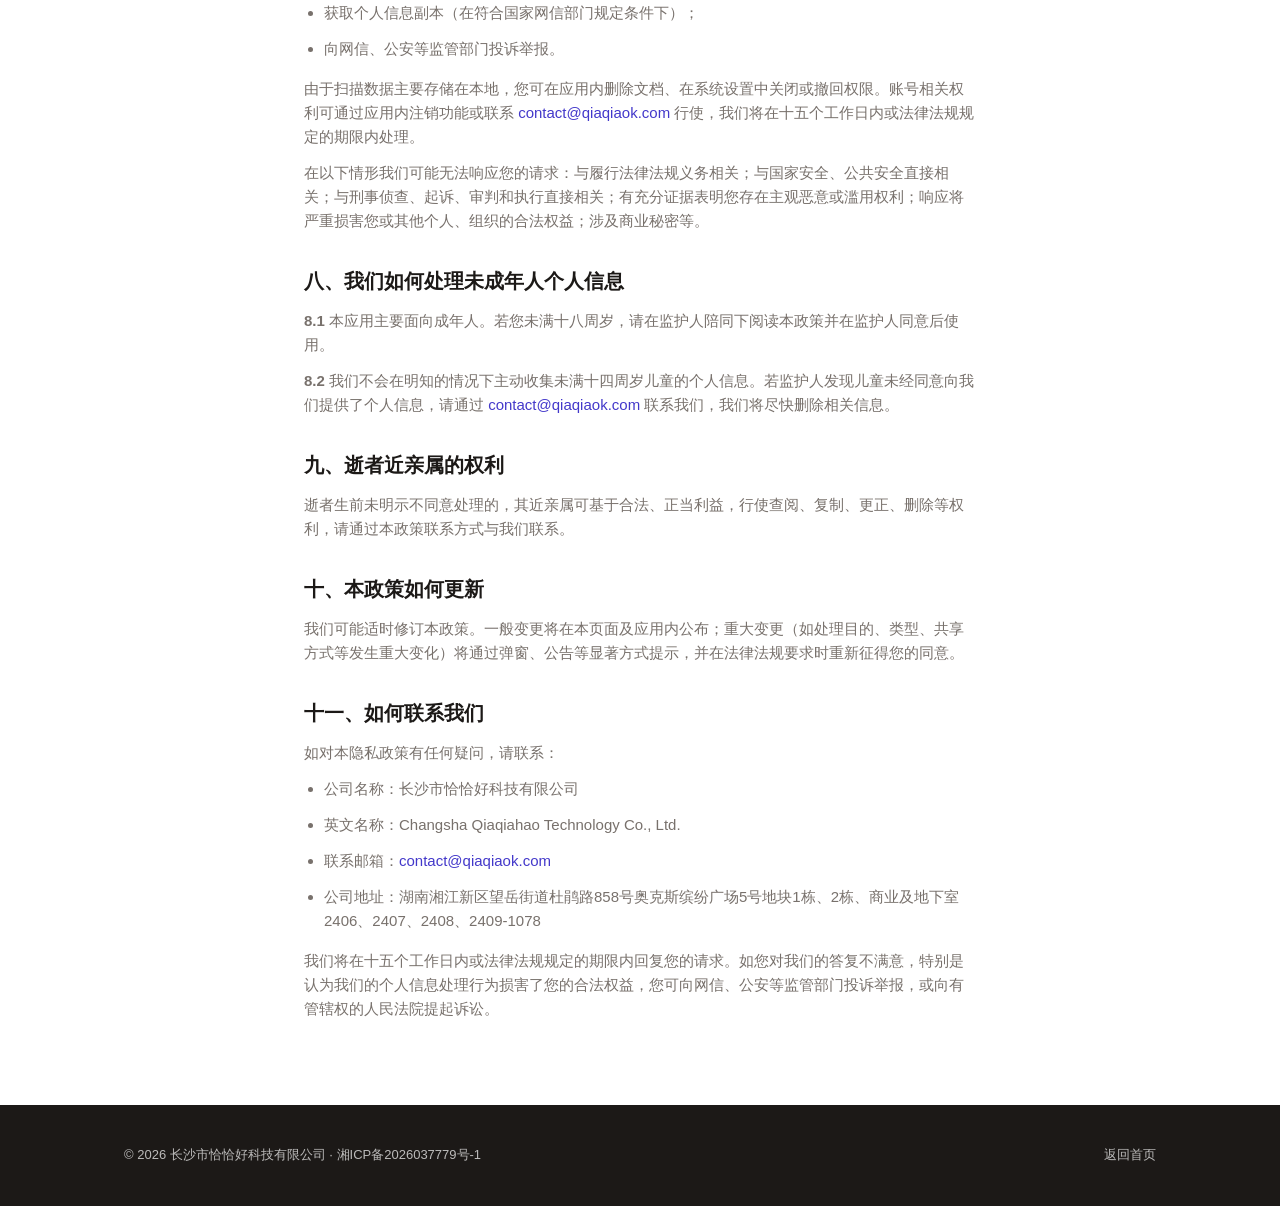
==== commit a16fdbfa: "deploy: 2026-11-13 14:22" ====
--- a/privacy.html
+++ b/privacy.html
@@ -28,7 +28,7 @@
       <h1>隐私政策</h1>
       <p>长沙市恰恰好科技有限公司（以下简称「我们」）深知个人信息对您的重要性，将依法保护您的个人信息安全。本《隐私政策》适用于 恰恰好扫描 （Just Right Scan） 应用（以下简称「本应用」）。</p>
 
-      <p class="legal-meta">生效日期：2026 年 1 月 1 日 · 更新日期：2026 年 11 月 12 日 · 运营方：长沙市恰恰好科技有限公司 · 官网：www.qiaqiaok.com</p>
+      <p class="legal-meta">生效日期：2026 年 1 月 1 日 · 更新日期：2026 年 11 月 13 日 · 运营方：长沙市恰恰好科技有限公司 · 官网：www.qiaqiaok.com</p>
 
       <p>请您在使用前仔细阅读本政策。我们可能对重要条款进行加粗或特别提示。您使用或继续使用本应用，即表示您理解并同意本政策；如您不同意，请停止使用。</p>
 
@@ -147,7 +147,7 @@
         <li><strong>SDK 名称：</strong>腾讯优量汇广告 SDK（Android：com.qq.e.union）</li>
         <li><strong>开发者：</strong>深圳市腾讯计算机系统有限公司</li>
         <li><strong>目的：</strong>请求、展示信息流及激励视频广告，提供个性化广告，统计广告互动，广告投放与反作弊，并校验激励广告奖励</li>
-        <li><strong>收集信息范围：</strong>广告请求、展示、点击及播放完成记录；激励广告使用的用户 ID 和 request ID；Android 端 SDK 文档列出的设备标识信息（如设备 ID、Android ID、OAID、TAID、MAC 地址）、网络信息/IP 地址及基站信息（用于粗略位置）；软件安装列表（应用安装信息，用于广告投放与反作弊）。当前 Android 接入未显式关闭这些可选项；实际读取仍受 SDK 版本及系统能力影响</li>
+        <li><strong>收集信息范围：</strong>广告请求、展示、点击及播放完成记录；激励广告使用的用户 ID 和 request ID；Android 端 SDK 文档列出的设备标识信息（如设备 ID、Android ID、OAID、TAID、MAC 地址）、网络信息/IP 地址及基站信息（用于粗略位置）；软件安装列表（应用安装信息）；传感器信息（如加速度、磁力、重力、陀螺仪等，用于广告投放与反作弊）。当前 Android 接入未显式关闭这些可选项；实际读取仍受 SDK 版本及系统能力影响</li>
         <li><strong>隐私保护信息：</strong><a href="https://privacy.qq.com/" target="_blank" rel="noopener">腾讯隐私保护平台</a></li>
         <li><strong>SDK 个人信息保护规则：</strong><a href="https://e.qq.com/dev/help_detail.html?cid=2005&pid=5983" target="_blank" rel="noopener">https://e.qq.com/dev/help_detail.html?cid=2005&amp;pid=5983</a></li>
       </ul>
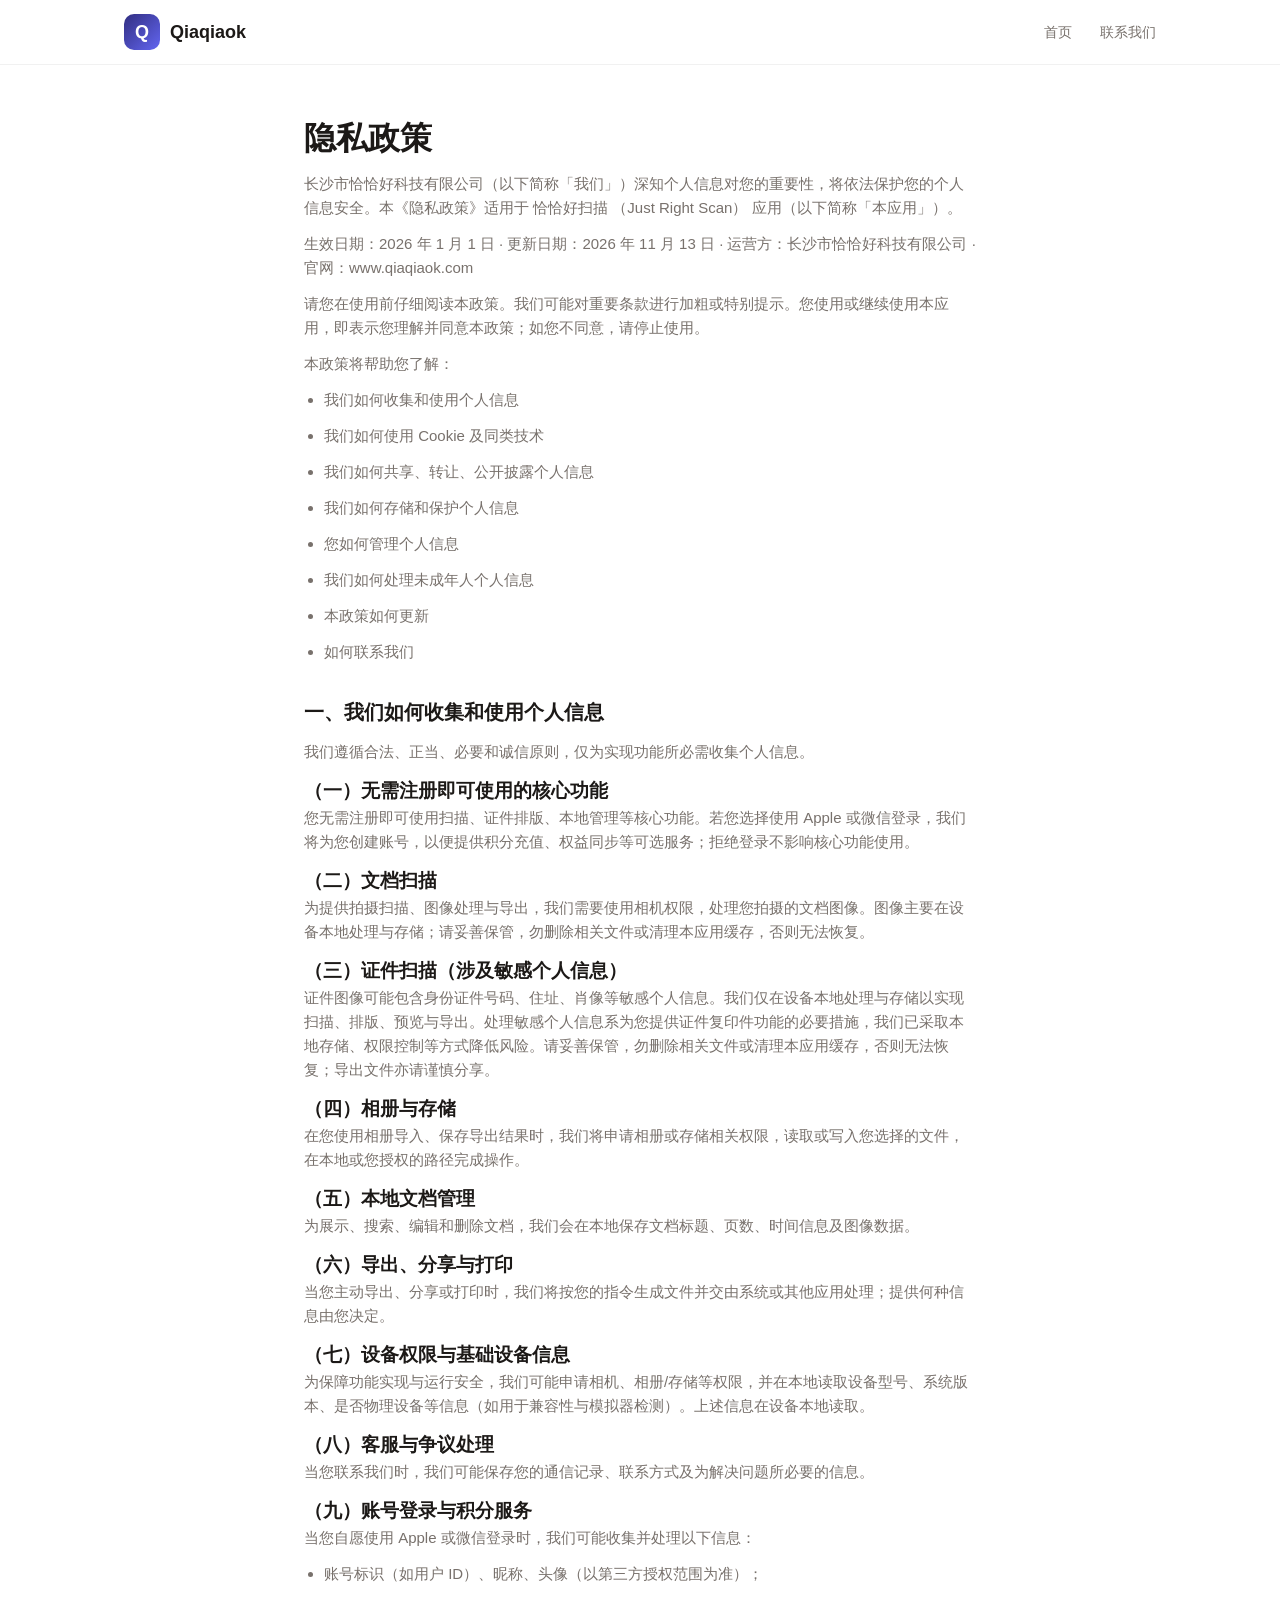
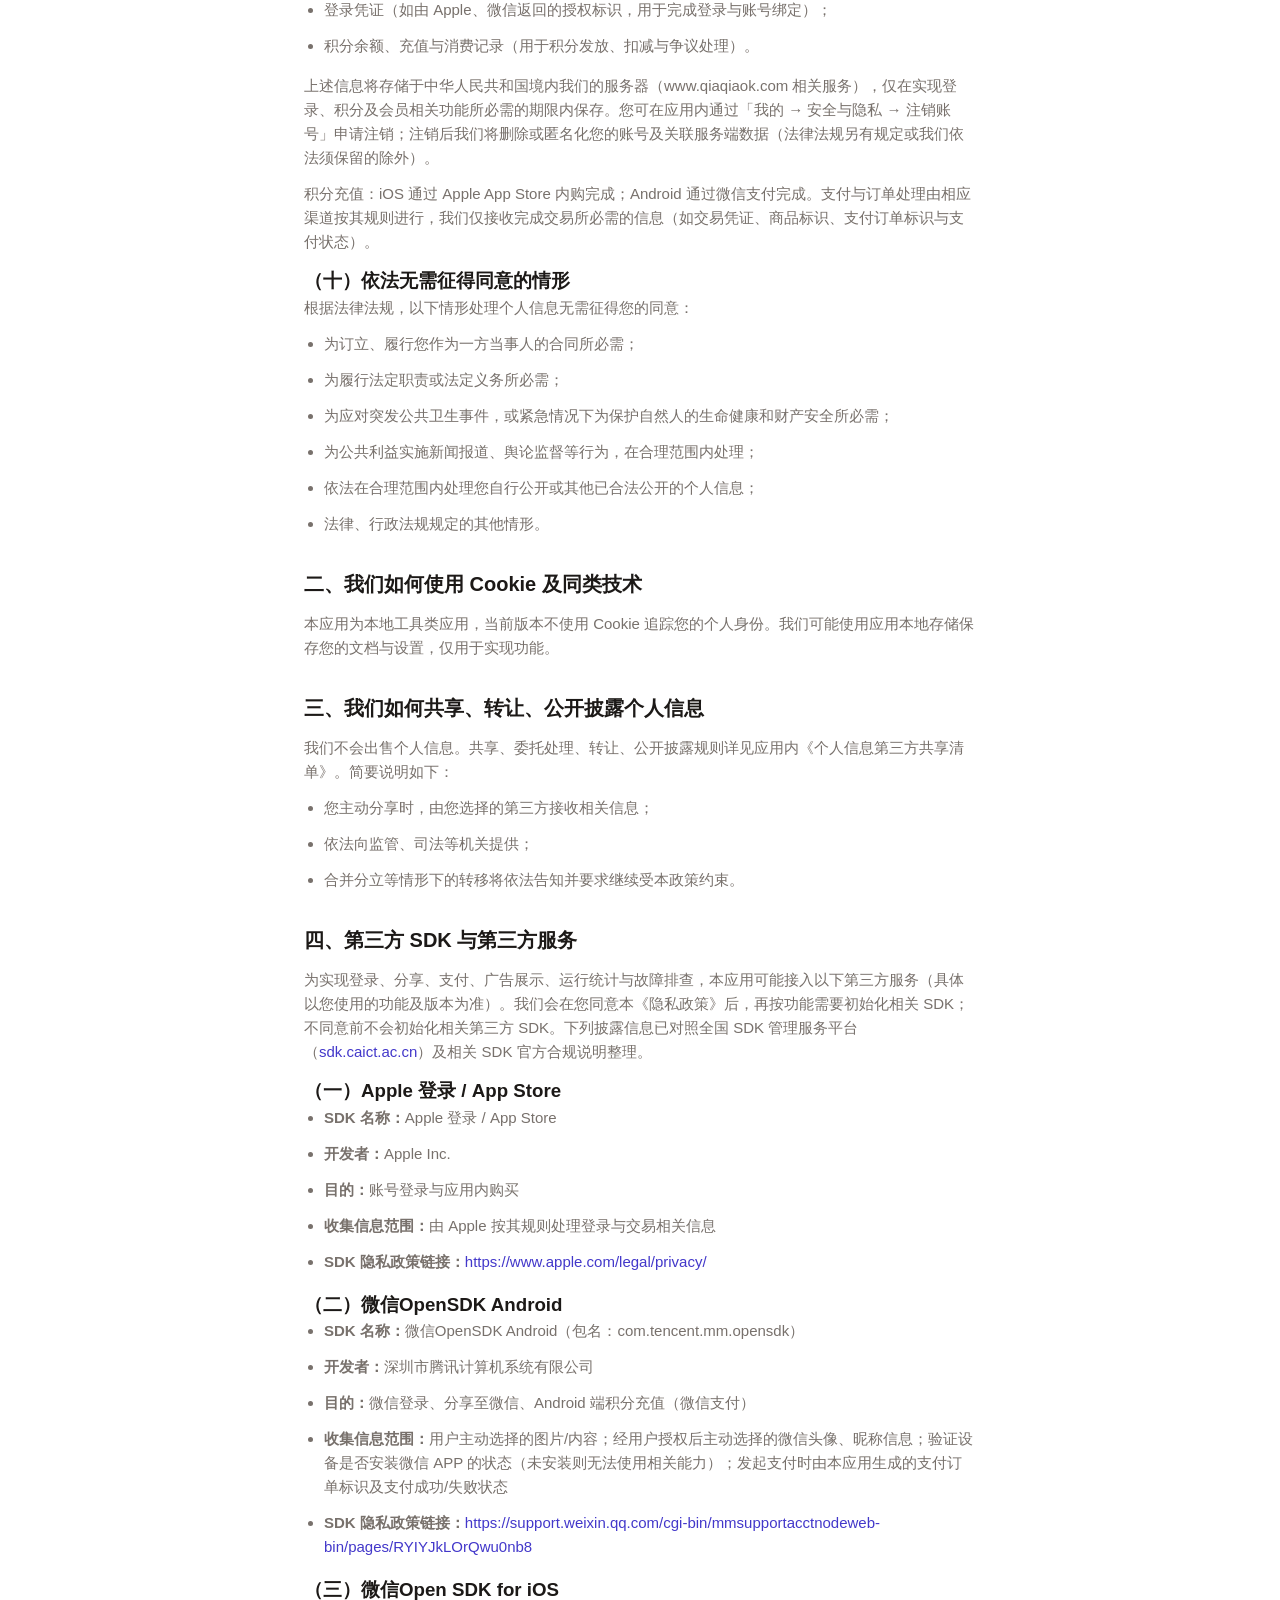
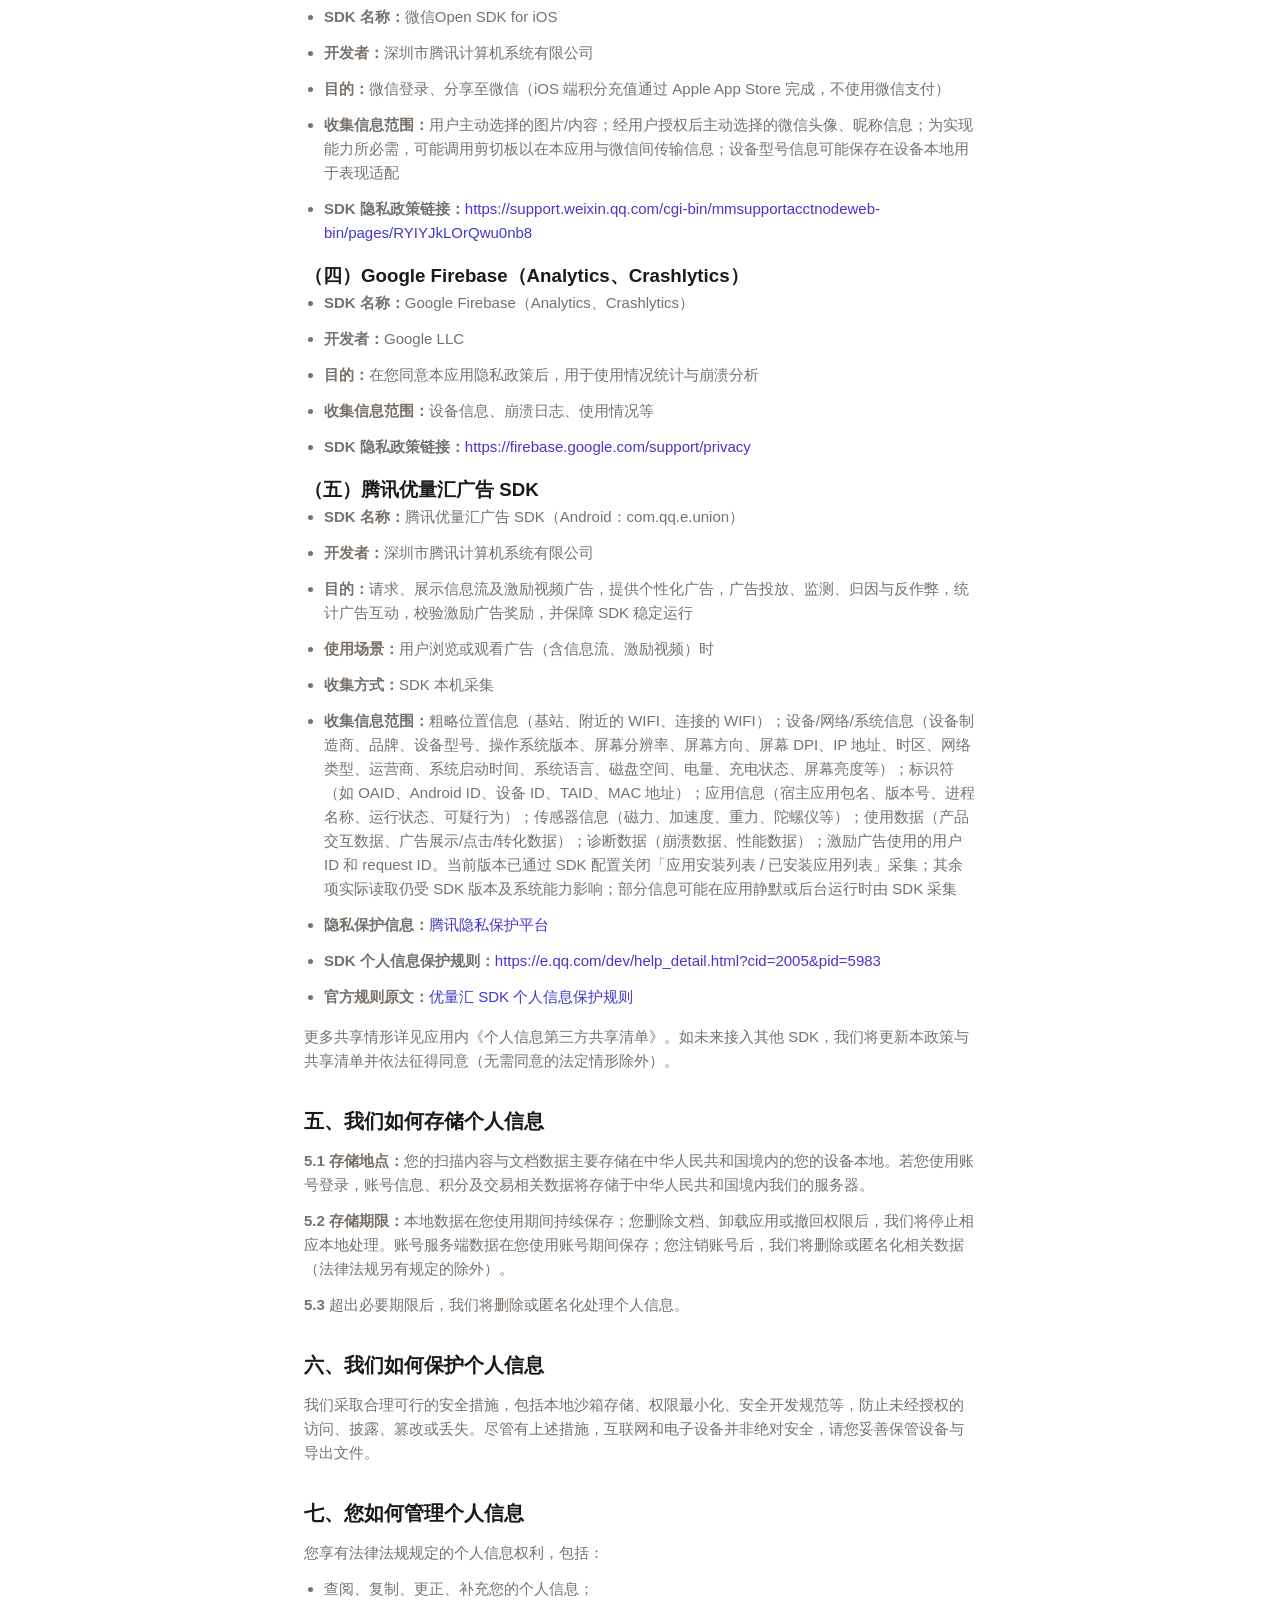
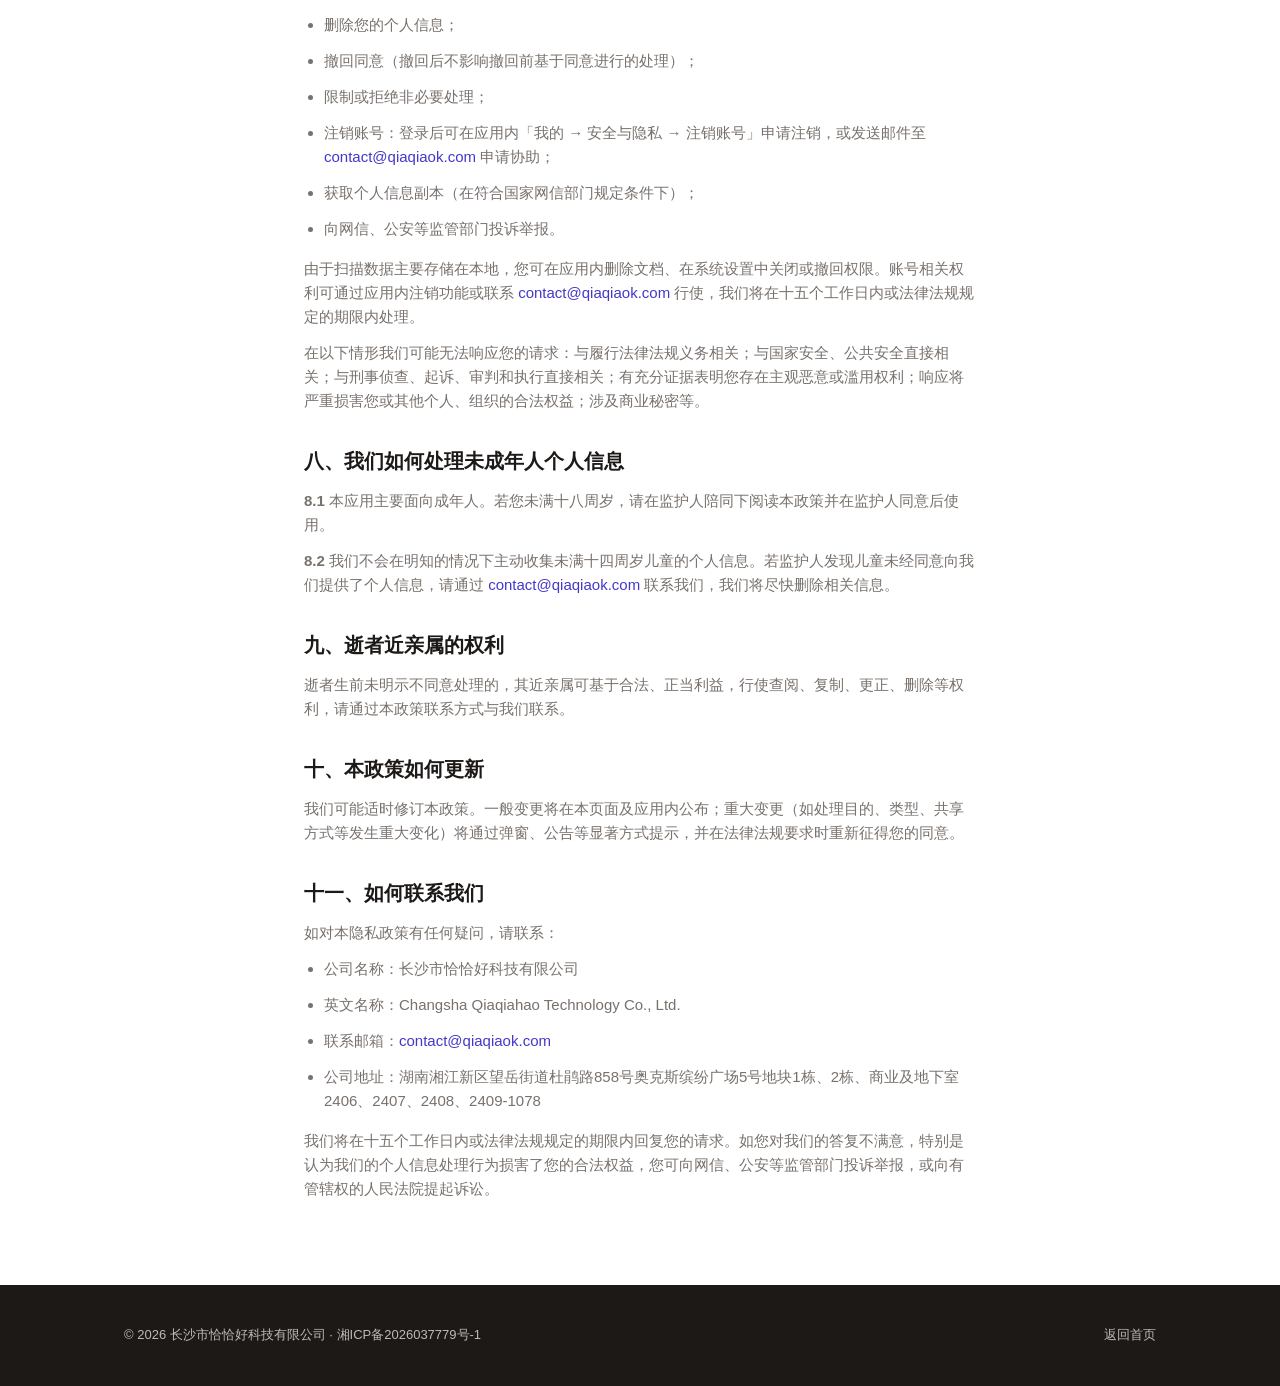
==== commit 2266bc33: "deploy: 2026-11-13 16:15" ====
--- a/privacy.html
+++ b/privacy.html
@@ -146,10 +146,13 @@
       <ul>
         <li><strong>SDK 名称：</strong>腾讯优量汇广告 SDK（Android：com.qq.e.union）</li>
         <li><strong>开发者：</strong>深圳市腾讯计算机系统有限公司</li>
-        <li><strong>目的：</strong>请求、展示信息流及激励视频广告，提供个性化广告，统计广告互动，广告投放与反作弊，并校验激励广告奖励</li>
-        <li><strong>收集信息范围：</strong>广告请求、展示、点击及播放完成记录；激励广告使用的用户 ID 和 request ID；Android 端 SDK 文档列出的设备标识信息（如设备 ID、Android ID、OAID、TAID、MAC 地址）、网络信息/IP 地址及基站信息（用于粗略位置）；软件安装列表（应用安装信息）；传感器信息（如加速度、磁力、重力、陀螺仪等，用于广告投放与反作弊）。当前 Android 接入未显式关闭这些可选项；实际读取仍受 SDK 版本及系统能力影响</li>
+        <li><strong>目的：</strong>请求、展示信息流及激励视频广告，提供个性化广告，广告投放、监测、归因与反作弊，统计广告互动，校验激励广告奖励，并保障 SDK 稳定运行</li>
+        <li><strong>使用场景：</strong>用户浏览或观看广告（含信息流、激励视频）时</li>
+        <li><strong>收集方式：</strong>SDK 本机采集</li>
+        <li><strong>收集信息范围：</strong>粗略位置信息（基站、附近的 WIFI、连接的 WIFI）；设备/网络/系统信息（设备制造商、品牌、设备型号、操作系统版本、屏幕分辨率、屏幕方向、屏幕 DPI、IP 地址、时区、网络类型、运营商、系统启动时间、系统语言、磁盘空间、电量、充电状态、屏幕亮度等）；标识符（如 OAID、Android ID、设备 ID、TAID、MAC 地址）；应用信息（宿主应用包名、版本号、进程名称、运行状态、可疑行为）；传感器信息（磁力、加速度、重力、陀螺仪等）；使用数据（产品交互数据、广告展示/点击/转化数据）；诊断数据（崩溃数据、性能数据）；激励广告使用的用户 ID 和 request ID。当前版本已通过 SDK 配置关闭「应用安装列表 / 已安装应用列表」采集；其余项实际读取仍受 SDK 版本及系统能力影响；部分信息可能在应用静默或后台运行时由 SDK 采集</li>
         <li><strong>隐私保护信息：</strong><a href="https://privacy.qq.com/" target="_blank" rel="noopener">腾讯隐私保护平台</a></li>
         <li><strong>SDK 个人信息保护规则：</strong><a href="https://e.qq.com/dev/help_detail.html?cid=2005&pid=5983" target="_blank" rel="noopener">https://e.qq.com/dev/help_detail.html?cid=2005&amp;pid=5983</a></li>
+        <li><strong>官方规则原文：</strong><a href="https://qzs.gdtimg.com/union/res/union_cdn/page/dev_rules/ylh_sdk_privacy_statement.html" target="_blank" rel="noopener">优量汇 SDK 个人信息保护规则</a></li>
       </ul>
 
       <p>更多共享情形详见应用内《个人信息第三方共享清单》。如未来接入其他 SDK，我们将更新本政策与共享清单并依法征得同意（无需同意的法定情形除外）。</p>
